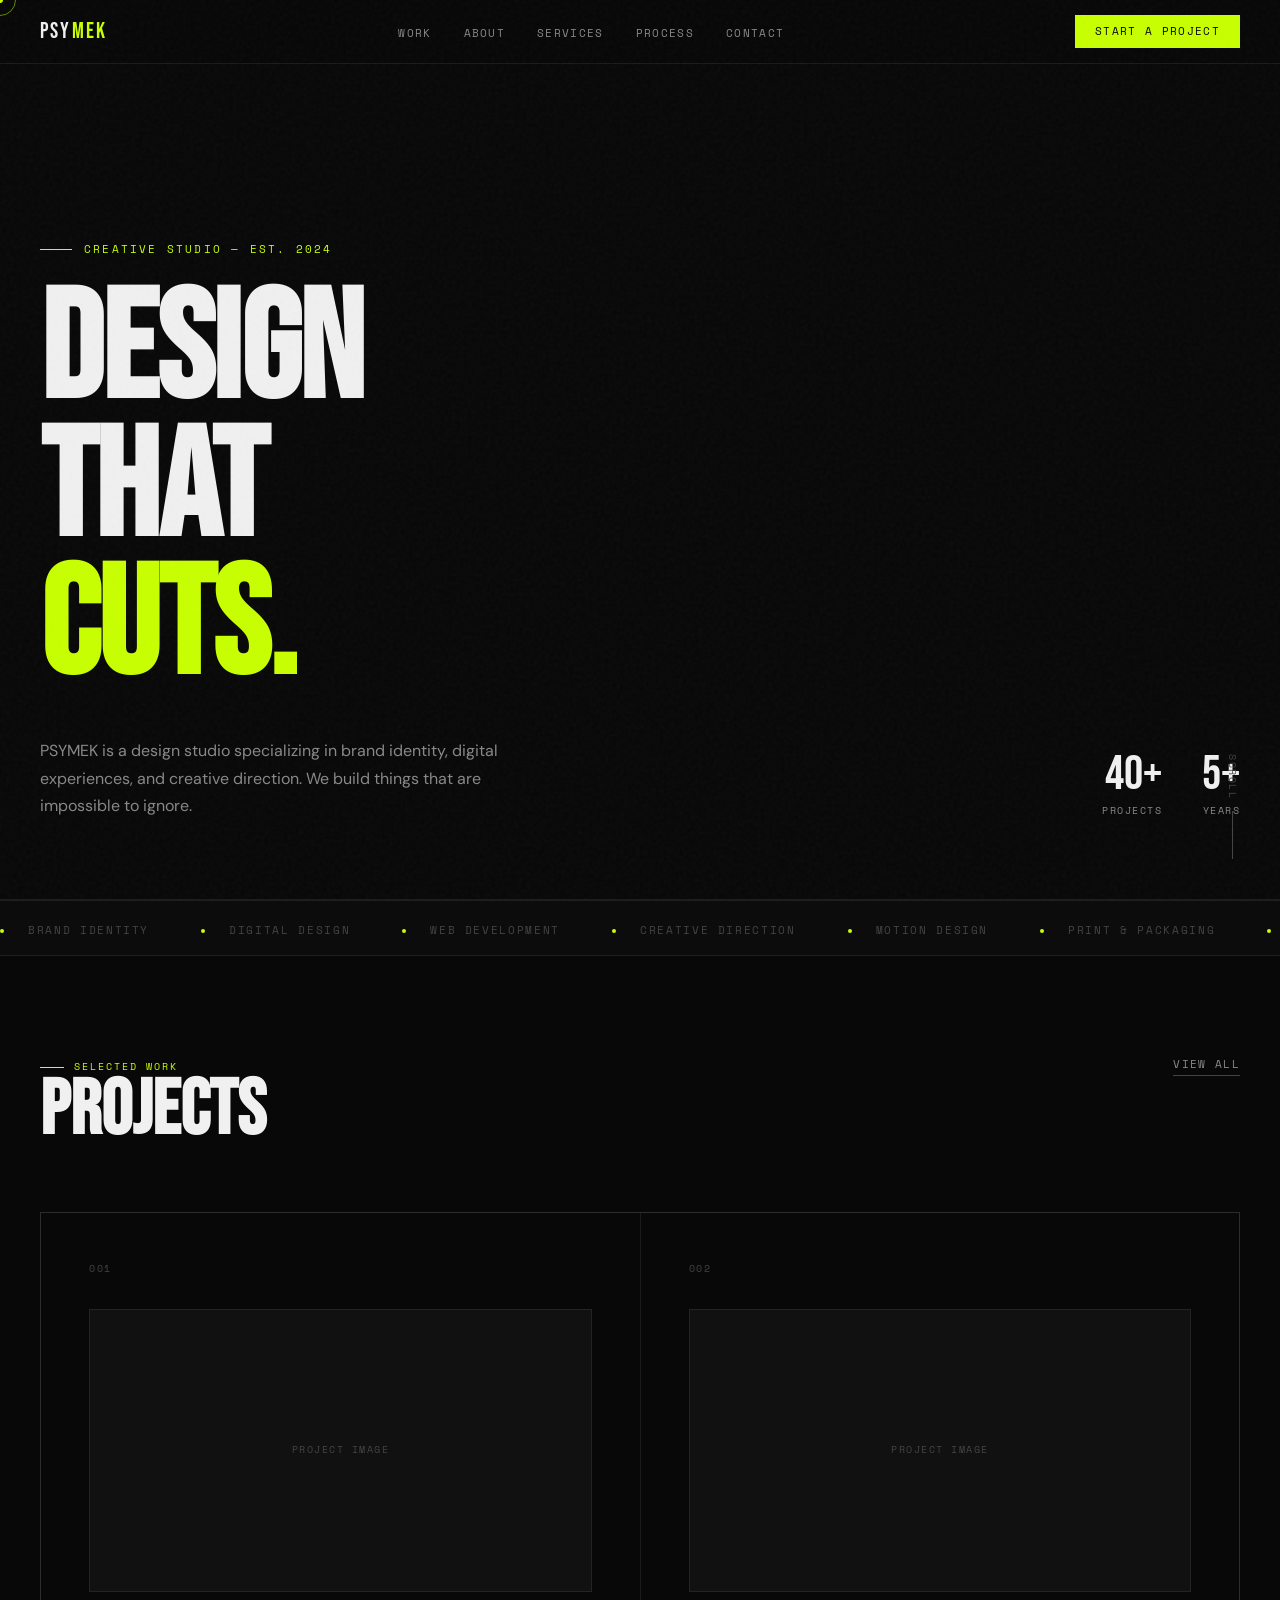
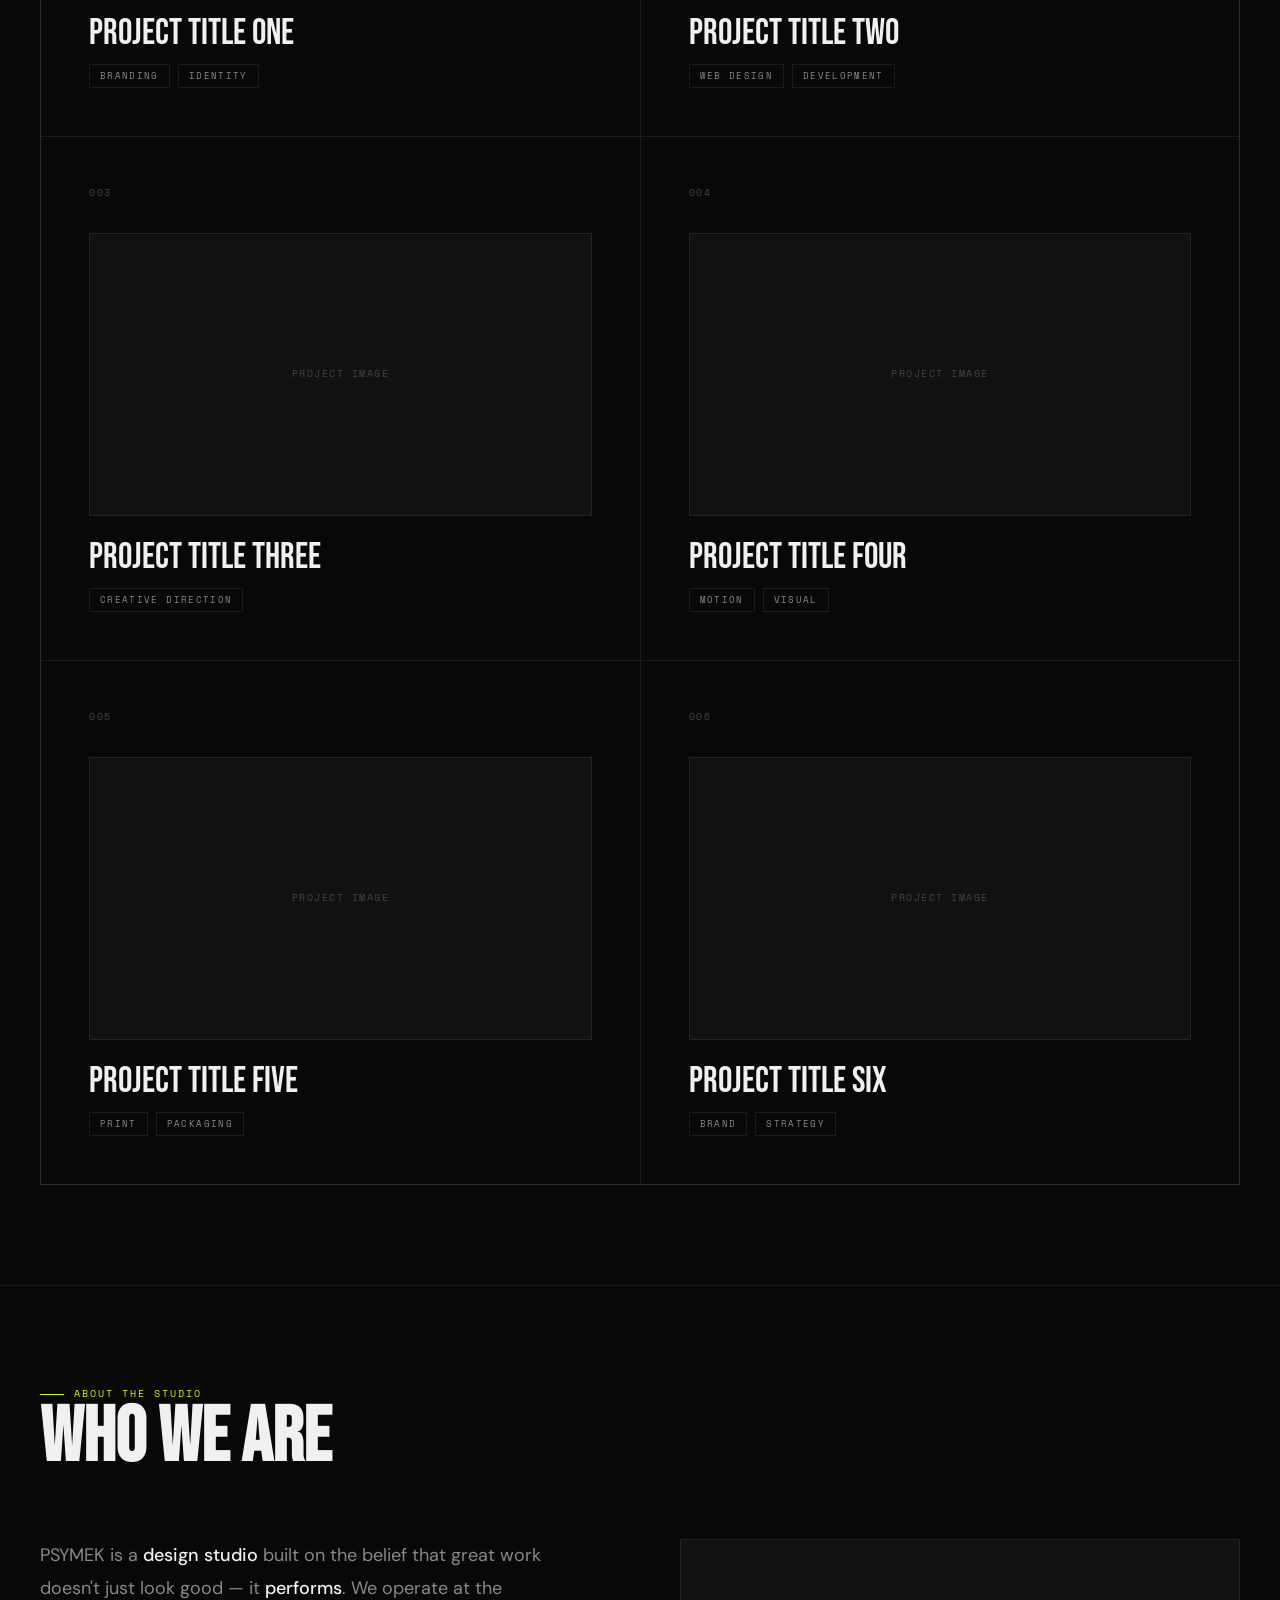
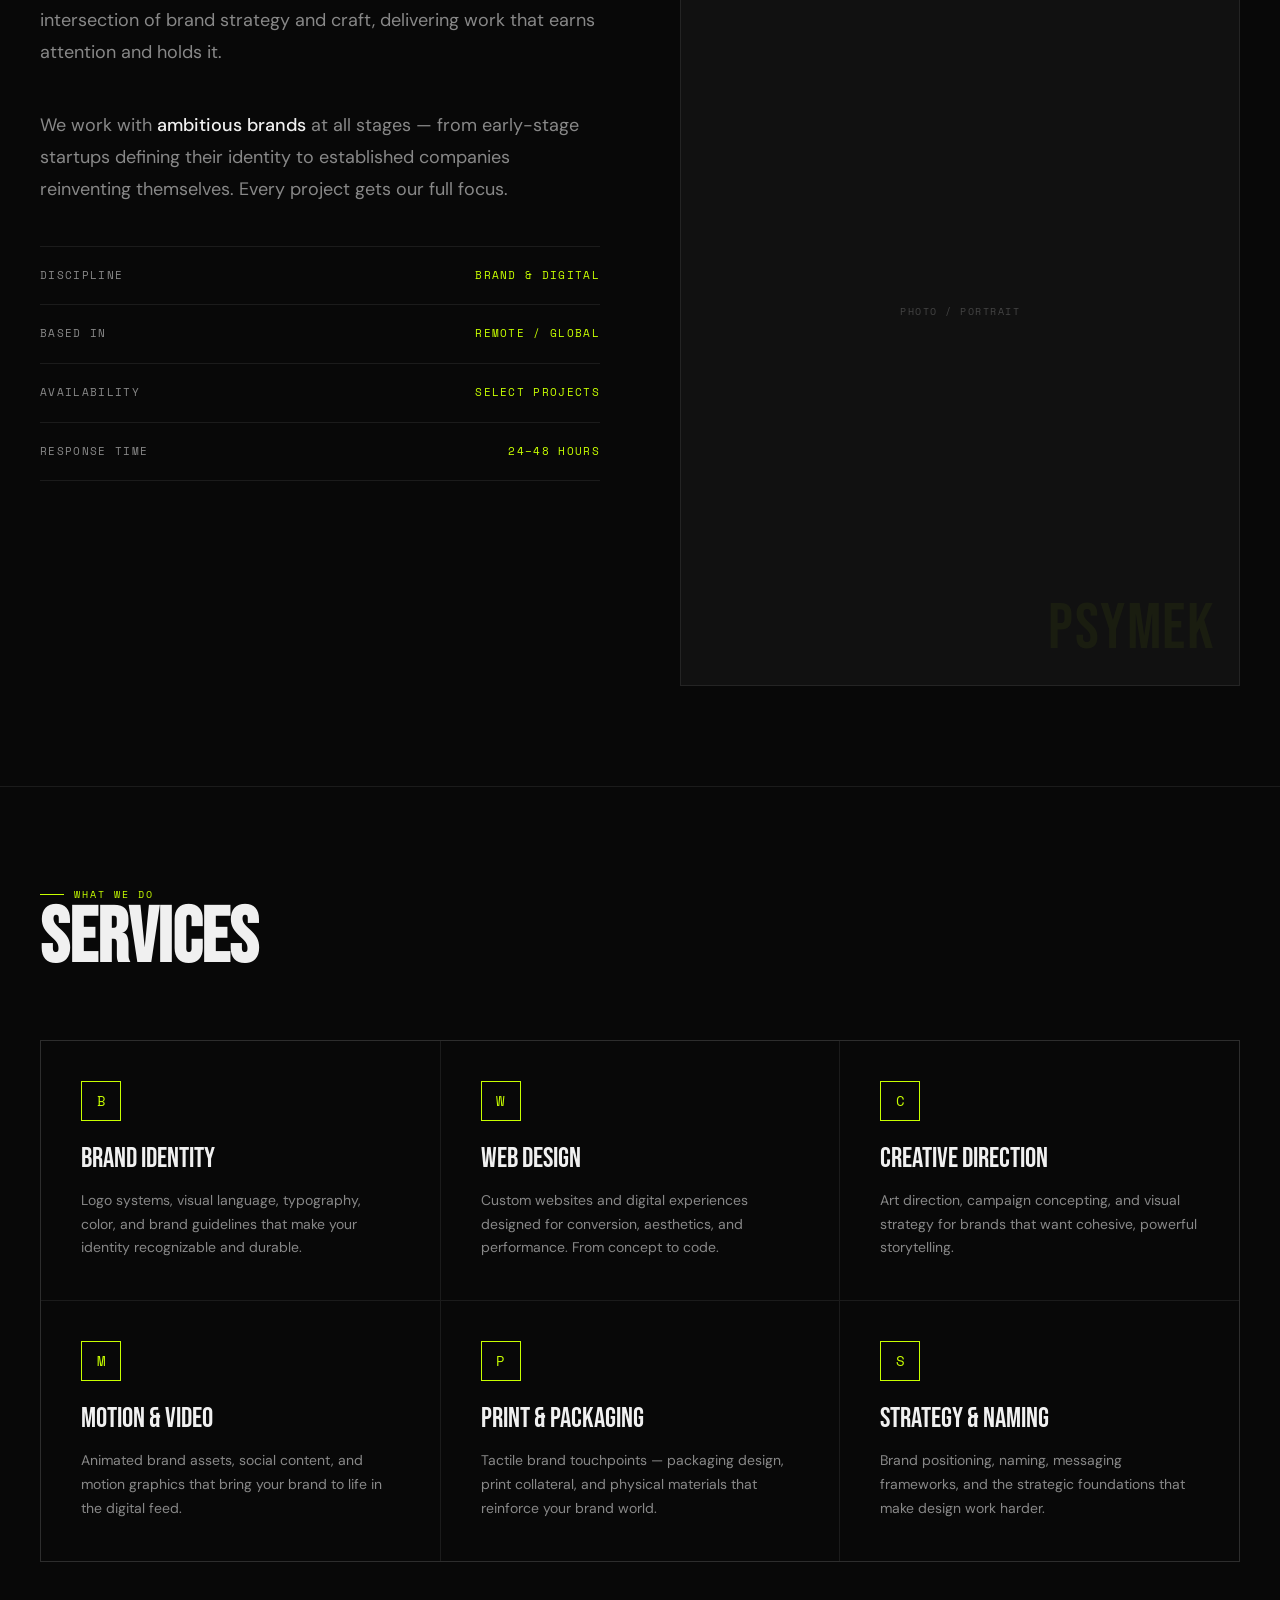
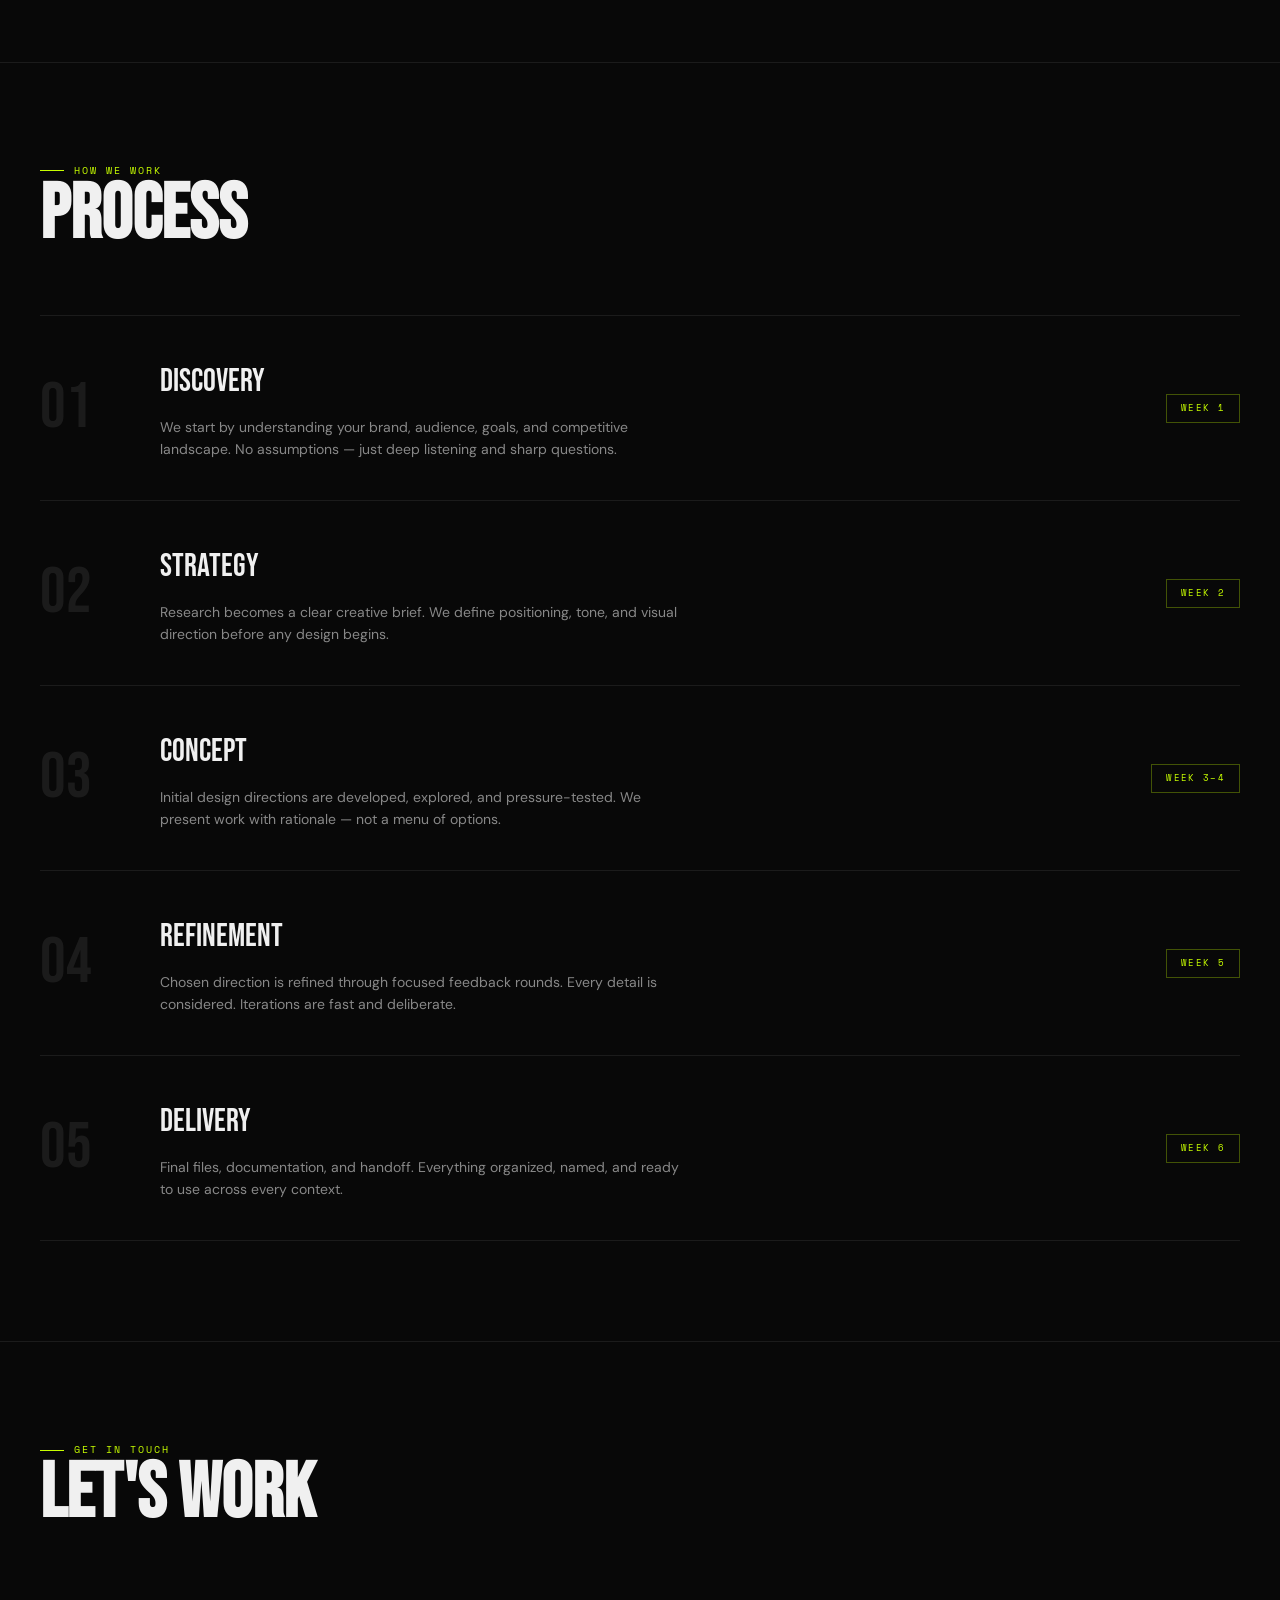
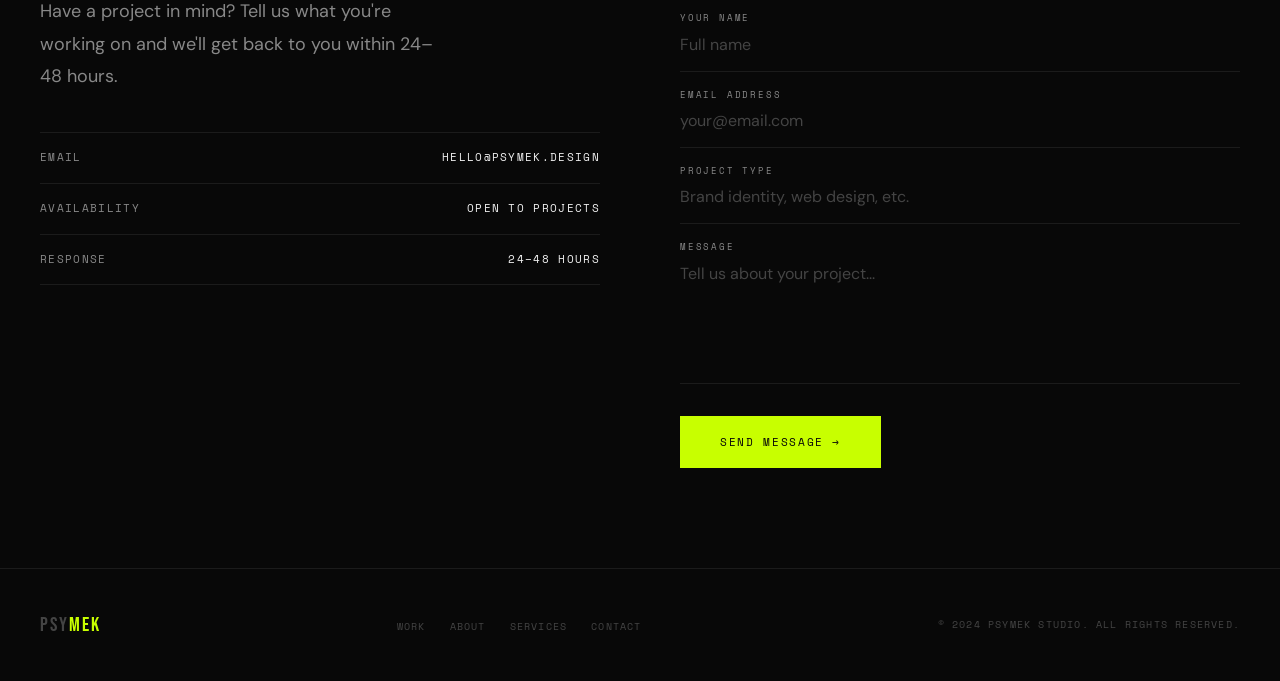
==== index.html @ 240457bf "Create index.html" ====
<!DOCTYPE html>
<html lang="en">
<head>
<meta charset="UTF-8">
<meta name="viewport" content="width=device-width, initial-scale=1.0">
<title>PSYMEK — Studio & Portfolio</title>
<link rel="preconnect" href="https://fonts.googleapis.com">
<link rel="preconnect" href="https://fonts.gstatic.com" crossorigin>
<link href="https://fonts.googleapis.com/css2?family=Bebas+Neue&family=DM+Sans:ital,opsz,wght@0,9..40,300;0,9..40,400;0,9..40,500;1,9..40,300&family=Space+Mono:ital,wght@0,400;0,700;1,400&display=swap" rel="stylesheet">
<style>
  *, *::before, *::after { box-sizing: border-box; margin: 0; padding: 0; }

  :root {
    --black: #080808;
    --void: #0c0c0c;
    --surface: #111111;
    --border: rgba(255,255,255,0.08);
    --border-accent: rgba(200,255,0,0.3);
    --accent: #c8ff00;
    --accent-dim: rgba(200,255,0,0.15);
    --white: #f0f0f0;
    --gray: #888;
    --gray-dim: #444;
    --font-display: 'Bebas Neue', sans-serif;
    --font-mono: 'Space Mono', monospace;
    --font-body: 'DM Sans', sans-serif;
  }

  html { scroll-behavior: smooth; }

  body {
    background: var(--black);
    color: var(--white);
    font-family: var(--font-body);
    font-size: 16px;
    line-height: 1.6;
    cursor: none;
    overflow-x: hidden;
  }

  /* ---- CURSOR ---- */
  #cursor-dot {
    position: fixed; top: 0; left: 0; z-index: 9999;
    width: 6px; height: 6px;
    background: var(--accent);
    border-radius: 50%;
    pointer-events: none;
    transform: translate(-50%, -50%);
    transition: transform 0.05s;
  }
  #cursor-ring {
    position: fixed; top: 0; left: 0; z-index: 9998;
    width: 32px; height: 32px;
    border: 1px solid rgba(200,255,0,0.5);
    border-radius: 50%;
    pointer-events: none;
    transform: translate(-50%, -50%);
    transition: transform 0.18s ease, width 0.2s, height 0.2s, border-color 0.2s;
  }
  body.cursor-hover #cursor-ring {
    width: 48px; height: 48px;
    border-color: var(--accent);
  }

  /* ---- NOISE OVERLAY ---- */
  body::after {
    content: '';
    position: fixed; inset: 0; z-index: 9990;
    pointer-events: none;
    opacity: 0.035;
    background-image: url("data:image/svg+xml,%3Csvg viewBox='0 0 256 256' xmlns='http://www.w3.org/2000/svg'%3E%3Cfilter id='noise'%3E%3CfeTurbulence type='fractalNoise' baseFrequency='0.9' numOctaves='4' stitchTiles='stitch'/%3E%3C/filter%3E%3Crect width='100%25' height='100%25' filter='url(%23noise)'/%3E%3C/svg%3E");
  }

  /* ---- NAV ---- */
  nav {
    position: fixed; top: 0; left: 0; right: 0; z-index: 100;
    display: flex; align-items: center; justify-content: space-between;
    padding: 0 40px;
    height: 64px;
    border-bottom: 1px solid var(--border);
    background: rgba(8,8,8,0.9);
    backdrop-filter: blur(12px);
  }
  .nav-logo {
    font-family: var(--font-display);
    font-size: 22px;
    letter-spacing: 0.1em;
    color: var(--white);
    text-decoration: none;
  }
  .nav-logo span { color: var(--accent); }
  .nav-links {
    display: flex; gap: 32px;
    list-style: none;
  }
  .nav-links a {
    font-family: var(--font-mono);
    font-size: 11px;
    text-transform: uppercase;
    letter-spacing: 0.12em;
    color: var(--gray);
    text-decoration: none;
    transition: color 0.2s;
  }
  .nav-links a:hover { color: var(--accent); }
  .nav-cta {
    font-family: var(--font-mono);
    font-size: 11px;
    text-transform: uppercase;
    letter-spacing: 0.12em;
    color: var(--black);
    background: var(--accent);
    padding: 8px 20px;
    text-decoration: none;
    transition: background 0.2s, color 0.2s;
  }
  .nav-cta:hover { background: var(--white); }

  /* ---- HERO ---- */
  #hero {
    min-height: 100vh;
    padding: 120px 40px 80px;
    display: flex;
    flex-direction: column;
    justify-content: flex-end;
    border-bottom: 1px solid var(--border);
    position: relative;
    overflow: hidden;
  }
  .hero-tag {
    font-family: var(--font-mono);
    font-size: 11px;
    text-transform: uppercase;
    letter-spacing: 0.2em;
    color: var(--accent);
    margin-bottom: 24px;
    display: flex; align-items: center; gap: 12px;
  }
  .hero-tag::before {
    content: '';
    display: block;
    width: 32px; height: 1px;
    background: var(--accent);
  }
  .hero-title {
    font-family: var(--font-display);
    font-size: clamp(80px, 12vw, 180px);
    line-height: 0.9;
    letter-spacing: -0.01em;
    color: var(--white);
    margin-bottom: 40px;
  }
  .hero-title .line-accent { color: var(--accent); }
  .hero-sub {
    display: flex;
    align-items: flex-end;
    justify-content: space-between;
    gap: 40px;
    flex-wrap: wrap;
  }
  .hero-desc {
    max-width: 480px;
    font-size: 16px;
    color: var(--gray);
    line-height: 1.7;
  }
  .hero-stats {
    display: flex; gap: 40px;
  }
  .stat-item { text-align: right; }
  .stat-num {
    font-family: var(--font-display);
    font-size: 48px;
    line-height: 1;
    color: var(--white);
  }
  .stat-label {
    font-family: var(--font-mono);
    font-size: 10px;
    text-transform: uppercase;
    letter-spacing: 0.15em;
    color: var(--gray);
    margin-top: 4px;
  }
  .hero-scroll-hint {
    position: absolute;
    bottom: 40px; right: 40px;
    font-family: var(--font-mono);
    font-size: 10px;
    text-transform: uppercase;
    letter-spacing: 0.15em;
    color: var(--gray-dim);
    writing-mode: vertical-rl;
    display: flex; align-items: center; gap: 12px;
  }
  .hero-scroll-hint::after {
    content: '';
    display: block;
    width: 1px; height: 48px;
    background: var(--gray-dim);
  }

  /* ---- TICKER ---- */
  .ticker-wrap {
    overflow: hidden;
    border-top: 1px solid var(--border);
    border-bottom: 1px solid var(--border);
    background: var(--void);
    padding: 14px 0;
    white-space: nowrap;
  }
  .ticker-inner {
    display: inline-block;
    animation: ticker 30s linear infinite;
  }
  .ticker-item {
    display: inline-flex; align-items: center; gap: 24px;
    margin-right: 48px;
    font-family: var(--font-mono);
    font-size: 11px;
    text-transform: uppercase;
    letter-spacing: 0.15em;
    color: var(--gray-dim);
  }
  .ticker-dot {
    width: 4px; height: 4px;
    background: var(--accent);
    border-radius: 50%;
    flex-shrink: 0;
  }
  @keyframes ticker {
    from { transform: translateX(0); }
    to { transform: translateX(-50%); }
  }

  /* ---- SECTION BASE ---- */
  section { padding: 100px 40px; border-bottom: 1px solid var(--border); }
  .section-header {
    display: flex; align-items: baseline; justify-content: space-between;
    margin-bottom: 64px;
    flex-wrap: wrap; gap: 16px;
  }
  .section-label {
    font-family: var(--font-mono);
    font-size: 10px;
    text-transform: uppercase;
    letter-spacing: 0.2em;
    color: var(--accent);
    display: flex; align-items: center; gap: 10px;
  }
  .section-label::before {
    content: '';
    display: block; width: 24px; height: 1px;
    background: var(--accent);
  }
  .section-title {
    font-family: var(--font-display);
    font-size: clamp(48px, 6vw, 96px);
    line-height: 0.95;
    color: var(--white);
  }
  .section-link {
    font-family: var(--font-mono);
    font-size: 11px;
    text-transform: uppercase;
    letter-spacing: 0.12em;
    color: var(--gray);
    text-decoration: none;
    border-bottom: 1px solid var(--gray-dim);
    padding-bottom: 2px;
    transition: color 0.2s, border-color 0.2s;
  }
  .section-link:hover { color: var(--accent); border-color: var(--accent); }

  /* ---- WORK GRID ---- */
  #work .grid {
    display: grid;
    grid-template-columns: repeat(2, 1fr);
    gap: 1px;
    background: var(--border);
    border: 1px solid var(--border);
  }
  .work-item {
    background: var(--black);
    padding: 48px;
    position: relative;
    overflow: hidden;
    transition: background 0.3s;
  }
  .work-item::before {
    content: '';
    position: absolute; top: 0; left: 0;
    width: 0; height: 2px;
    background: var(--accent);
    transition: width 0.4s ease;
  }
  .work-item:hover::before { width: 100%; }
  .work-item:hover { background: var(--surface); }
  .work-num {
    font-family: var(--font-mono);
    font-size: 10px;
    color: var(--gray-dim);
    letter-spacing: 0.15em;
    margin-bottom: 32px;
  }
  .work-placeholder {
    width: 100%; aspect-ratio: 16/9;
    background: var(--surface);
    border: 1px solid var(--border);
    margin-bottom: 24px;
    display: flex; align-items: center; justify-content: center;
    font-family: var(--font-mono);
    font-size: 10px;
    color: var(--gray-dim);
    text-transform: uppercase;
    letter-spacing: 0.15em;
  }
  .work-title {
    font-family: var(--font-display);
    font-size: 36px;
    line-height: 1;
    color: var(--white);
    margin-bottom: 12px;
  }
  .work-tags {
    display: flex; gap: 8px; flex-wrap: wrap;
  }
  .tag {
    font-family: var(--font-mono);
    font-size: 9px;
    text-transform: uppercase;
    letter-spacing: 0.15em;
    color: var(--gray);
    border: 1px solid var(--border);
    padding: 4px 10px;
  }

  /* ---- ABOUT ---- */
  #about .about-grid {
    display: grid;
    grid-template-columns: 1fr 1fr;
    gap: 80px;
    align-items: start;
  }
  .about-left {}
  .about-body {
    font-size: 18px;
    line-height: 1.8;
    color: var(--gray);
    margin-bottom: 40px;
  }
  .about-body strong { color: var(--white); font-weight: 500; }
  .about-highlights {
    display: flex; flex-direction: column; gap: 0;
    border-top: 1px solid var(--border);
  }
  .highlight-item {
    display: flex; align-items: center; justify-content: space-between;
    padding: 20px 0;
    border-bottom: 1px solid var(--border);
    font-family: var(--font-mono);
    font-size: 11px;
    text-transform: uppercase;
    letter-spacing: 0.12em;
  }
  .highlight-label { color: var(--gray); }
  .highlight-val { color: var(--accent); }
  .about-right {}
  .about-visual {
    aspect-ratio: 3/4;
    background: var(--surface);
    border: 1px solid var(--border);
    display: flex; align-items: center; justify-content: center;
    font-family: var(--font-mono);
    font-size: 10px;
    color: var(--gray-dim);
    text-transform: uppercase;
    letter-spacing: 0.15em;
    position: relative;
    overflow: hidden;
  }
  .about-visual::after {
    content: 'PSYMEK';
    position: absolute; bottom: 24px; right: 24px;
    font-family: var(--font-display);
    font-size: 64px;
    color: rgba(200,255,0,0.05);
    line-height: 1;
  }

  /* ---- SERVICES ---- */
  #services .services-grid {
    display: grid;
    grid-template-columns: repeat(3, 1fr);
    gap: 1px;
    background: var(--border);
    border: 1px solid var(--border);
  }
  .service-card {
    background: var(--black);
    padding: 40px;
    transition: background 0.3s;
    position: relative;
  }
  .service-card:hover { background: var(--surface); }
  .service-icon {
    width: 40px; height: 40px;
    border: 1px solid var(--accent);
    display: flex; align-items: center; justify-content: center;
    margin-bottom: 24px;
    font-family: var(--font-mono);
    font-size: 14px;
    color: var(--accent);
  }
  .service-title {
    font-family: var(--font-display);
    font-size: 28px;
    line-height: 1;
    color: var(--white);
    margin-bottom: 16px;
  }
  .service-desc {
    font-size: 14px;
    line-height: 1.7;
    color: var(--gray);
  }

  /* ---- PROCESS ---- */
  #process .process-steps {
    display: flex; flex-direction: column; gap: 0;
    border-top: 1px solid var(--border);
  }
  .process-step {
    display: grid;
    grid-template-columns: 80px 1fr auto;
    gap: 40px;
    align-items: center;
    padding: 40px 0;
    border-bottom: 1px solid var(--border);
    transition: background 0.2s;
    position: relative;
  }
  .step-num {
    font-family: var(--font-display);
    font-size: 64px;
    color: var(--border);
    line-height: 1;
    transition: color 0.3s;
  }
  .process-step:hover .step-num { color: var(--accent); }
  .step-content {}
  .step-title {
    font-family: var(--font-display);
    font-size: 32px;
    color: var(--white);
    margin-bottom: 8px;
  }
  .step-desc {
    font-size: 14px;
    color: var(--gray);
    max-width: 520px;
  }
  .step-tag {
    font-family: var(--font-mono);
    font-size: 9px;
    text-transform: uppercase;
    letter-spacing: 0.15em;
    color: var(--accent);
    border: 1px solid var(--border-accent);
    padding: 6px 14px;
    white-space: nowrap;
  }

  /* ---- CONTACT ---- */
  #contact .contact-wrap {
    display: grid;
    grid-template-columns: 1fr 1fr;
    gap: 80px;
  }
  .contact-left {}
  .contact-desc {
    font-size: 18px;
    line-height: 1.8;
    color: var(--gray);
    margin-bottom: 40px;
    max-width: 400px;
  }
  .contact-detail {
    display: flex; flex-direction: column; gap: 0;
    border-top: 1px solid var(--border);
    margin-bottom: 48px;
  }
  .contact-row {
    display: flex; align-items: center; justify-content: space-between;
    padding: 16px 0;
    border-bottom: 1px solid var(--border);
    font-family: var(--font-mono);
    font-size: 11px;
    text-transform: uppercase;
    letter-spacing: 0.12em;
  }
  .contact-row-label { color: var(--gray); }
  .contact-row-val { color: var(--white); }
  .contact-right {}
  .contact-form { display: flex; flex-direction: column; gap: 0; }
  .form-group {
    display: flex; flex-direction: column;
    border-bottom: 1px solid var(--border);
    margin-bottom: 0;
  }
  .form-label {
    font-family: var(--font-mono);
    font-size: 9px;
    text-transform: uppercase;
    letter-spacing: 0.2em;
    color: var(--gray);
    padding: 16px 0 8px;
  }
  .form-input, .form-textarea {
    background: transparent;
    border: none;
    outline: none;
    color: var(--white);
    font-family: var(--font-body);
    font-size: 16px;
    padding: 0 0 16px;
    resize: none;
    width: 100%;
  }
  .form-input::placeholder, .form-textarea::placeholder { color: var(--gray-dim); }
  .form-textarea { min-height: 120px; }
  .form-submit {
    margin-top: 32px;
    background: var(--accent);
    color: var(--black);
    border: none;
    padding: 18px 40px;
    font-family: var(--font-mono);
    font-size: 11px;
    text-transform: uppercase;
    letter-spacing: 0.15em;
    cursor: none;
    transition: background 0.2s;
    align-self: flex-start;
  }
  .form-submit:hover { background: var(--white); }

  /* ---- FOOTER ---- */
  footer {
    padding: 40px;
    display: flex; align-items: center; justify-content: space-between;
    flex-wrap: wrap; gap: 16px;
  }
  .footer-logo {
    font-family: var(--font-display);
    font-size: 20px;
    letter-spacing: 0.1em;
    color: var(--gray-dim);
  }
  .footer-logo span { color: var(--accent); }
  .footer-copy {
    font-family: var(--font-mono);
    font-size: 10px;
    text-transform: uppercase;
    letter-spacing: 0.12em;
    color: var(--gray-dim);
  }
  .footer-links {
    display: flex; gap: 24px;
    list-style: none;
  }
  .footer-links a {
    font-family: var(--font-mono);
    font-size: 10px;
    text-transform: uppercase;
    letter-spacing: 0.12em;
    color: var(--gray-dim);
    text-decoration: none;
    transition: color 0.2s;
  }
  .footer-links a:hover { color: var(--accent); }

  /* ---- REVEAL ANIMATION ---- */
  .reveal {
    opacity: 0;
    transform: translateY(32px);
    transition: opacity 0.7s ease, transform 0.7s ease;
  }
  .reveal.visible {
    opacity: 1;
    transform: translateY(0);
  }

  /* ---- RESPONSIVE ---- */
  @media (max-width: 900px) {
    nav { padding: 0 20px; }
    .nav-links { display: none; }
    section { padding: 72px 20px; }
    #hero { padding: 100px 20px 60px; }
    #work .grid { grid-template-columns: 1fr; }
    #about .about-grid { grid-template-columns: 1fr; gap: 40px; }
    #services .services-grid { grid-template-columns: 1fr; }
    #contact .contact-wrap { grid-template-columns: 1fr; gap: 48px; }
    .process-step { grid-template-columns: 60px 1fr; }
    .step-tag { display: none; }
    footer { padding: 24px 20px; }
  }
</style>
</head>
<body>

<div id="cursor-dot"></div>
<div id="cursor-ring"></div>

<!-- NAV -->
<nav>
  <a href="#hero" class="nav-logo">PSY<span>MEK</span></a>
  <ul class="nav-links">
    <li><a href="#work">Work</a></li>
    <li><a href="#about">About</a></li>
    <li><a href="#services">Services</a></li>
    <li><a href="#process">Process</a></li>
    <li><a href="#contact">Contact</a></li>
  </ul>
  <a href="#contact" class="nav-cta">Start a Project</a>
</nav>

<!-- HERO -->
<section id="hero">
  <div class="hero-tag">Creative Studio — Est. 2024</div>
  <h1 class="hero-title">
    Design<br>
    That<br>
    <span class="line-accent">Cuts.</span>
  </h1>
  <div class="hero-sub">
    <p class="hero-desc">PSYMEK is a design studio specializing in brand identity, digital experiences, and creative direction. We build things that are impossible to ignore.</p>
    <div class="hero-stats">
      <div class="stat-item">
        <div class="stat-num">40+</div>
        <div class="stat-label">Projects</div>
      </div>
      <div class="stat-item">
        <div class="stat-num">5+</div>
        <div class="stat-label">Years</div>
      </div>
    </div>
  </div>
  <div class="hero-scroll-hint">Scroll</div>
</section>

<!-- TICKER -->
<div class="ticker-wrap">
  <div class="ticker-inner">
    <span class="ticker-item"><span class="ticker-dot"></span>Brand Identity</span>
    <span class="ticker-item"><span class="ticker-dot"></span>Digital Design</span>
    <span class="ticker-item"><span class="ticker-dot"></span>Web Development</span>
    <span class="ticker-item"><span class="ticker-dot"></span>Creative Direction</span>
    <span class="ticker-item"><span class="ticker-dot"></span>Motion Design</span>
    <span class="ticker-item"><span class="ticker-dot"></span>Print & Packaging</span>
    <span class="ticker-item"><span class="ticker-dot"></span>Brand Identity</span>
    <span class="ticker-item"><span class="ticker-dot"></span>Digital Design</span>
    <span class="ticker-item"><span class="ticker-dot"></span>Web Development</span>
    <span class="ticker-item"><span class="ticker-dot"></span>Creative Direction</span>
    <span class="ticker-item"><span class="ticker-dot"></span>Motion Design</span>
    <span class="ticker-item"><span class="ticker-dot"></span>Print & Packaging</span>
  </div>
</div>

<!-- WORK -->
<section id="work">
  <div class="section-header reveal">
    <div>
      <div class="section-label">Selected Work</div>
      <h2 class="section-title">Projects</h2>
    </div>
    <a href="#contact" class="section-link">View All</a>
  </div>
  <div class="grid">
    <div class="work-item reveal">
      <div class="work-num">001</div>
      <div class="work-placeholder">Project Image</div>
      <div class="work-title">Project Title One</div>
      <div class="work-tags">
        <span class="tag">Branding</span>
        <span class="tag">Identity</span>
      </div>
    </div>
    <div class="work-item reveal">
      <div class="work-num">002</div>
      <div class="work-placeholder">Project Image</div>
      <div class="work-title">Project Title Two</div>
      <div class="work-tags">
        <span class="tag">Web Design</span>
        <span class="tag">Development</span>
      </div>
    </div>
    <div class="work-item reveal">
      <div class="work-num">003</div>
      <div class="work-placeholder">Project Image</div>
      <div class="work-title">Project Title Three</div>
      <div class="work-tags">
        <span class="tag">Creative Direction</span>
      </div>
    </div>
    <div class="work-item reveal">
      <div class="work-num">004</div>
      <div class="work-placeholder">Project Image</div>
      <div class="work-title">Project Title Four</div>
      <div class="work-tags">
        <span class="tag">Motion</span>
        <span class="tag">Visual</span>
      </div>
    </div>
    <div class="work-item reveal">
      <div class="work-num">005</div>
      <div class="work-placeholder">Project Image</div>
      <div class="work-title">Project Title Five</div>
      <div class="work-tags">
        <span class="tag">Print</span>
        <span class="tag">Packaging</span>
      </div>
    </div>
    <div class="work-item reveal">
      <div class="work-num">006</div>
      <div class="work-placeholder">Project Image</div>
      <div class="work-title">Project Title Six</div>
      <div class="work-tags">
        <span class="tag">Brand</span>
        <span class="tag">Strategy</span>
      </div>
    </div>
  </div>
</section>

<!-- ABOUT -->
<section id="about">
  <div class="section-header reveal">
    <div>
      <div class="section-label">About the Studio</div>
      <h2 class="section-title">Who We Are</h2>
    </div>
  </div>
  <div class="about-grid">
    <div class="about-left reveal">
      <p class="about-body">
        PSYMEK is a <strong>design studio</strong> built on the belief that great work doesn't just look good — it <strong>performs</strong>. We operate at the intersection of brand strategy and craft, delivering work that earns attention and holds it.
      </p>
      <p class="about-body">
        We work with <strong>ambitious brands</strong> at all stages — from early-stage startups defining their identity to established companies reinventing themselves. Every project gets our full focus.
      </p>
      <div class="about-highlights">
        <div class="highlight-item">
          <span class="highlight-label">Discipline</span>
          <span class="highlight-val">Brand & Digital</span>
        </div>
        <div class="highlight-item">
          <span class="highlight-label">Based In</span>
          <span class="highlight-val">Remote / Global</span>
        </div>
        <div class="highlight-item">
          <span class="highlight-label">Availability</span>
          <span class="highlight-val">Select Projects</span>
        </div>
        <div class="highlight-item">
          <span class="highlight-label">Response Time</span>
          <span class="highlight-val">24–48 Hours</span>
        </div>
      </div>
    </div>
    <div class="about-right reveal">
      <div class="about-visual">Photo / Portrait</div>
    </div>
  </div>
</section>

<!-- SERVICES -->
<section id="services">
  <div class="section-header reveal">
    <div>
      <div class="section-label">What We Do</div>
      <h2 class="section-title">Services</h2>
    </div>
  </div>
  <div class="services-grid">
    <div class="service-card reveal">
      <div class="service-icon">B</div>
      <div class="service-title">Brand Identity</div>
      <p class="service-desc">Logo systems, visual language, typography, color, and brand guidelines that make your identity recognizable and durable.</p>
    </div>
    <div class="service-card reveal">
      <div class="service-icon">W</div>
      <div class="service-title">Web Design</div>
      <p class="service-desc">Custom websites and digital experiences designed for conversion, aesthetics, and performance. From concept to code.</p>
    </div>
    <div class="service-card reveal">
      <div class="service-icon">C</div>
      <div class="service-title">Creative Direction</div>
      <p class="service-desc">Art direction, campaign concepting, and visual strategy for brands that want cohesive, powerful storytelling.</p>
    </div>
    <div class="service-card reveal">
      <div class="service-icon">M</div>
      <div class="service-title">Motion & Video</div>
      <p class="service-desc">Animated brand assets, social content, and motion graphics that bring your brand to life in the digital feed.</p>
    </div>
    <div class="service-card reveal">
      <div class="service-icon">P</div>
      <div class="service-title">Print & Packaging</div>
      <p class="service-desc">Tactile brand touchpoints — packaging design, print collateral, and physical materials that reinforce your brand world.</p>
    </div>
    <div class="service-card reveal">
      <div class="service-icon">S</div>
      <div class="service-title">Strategy & Naming</div>
      <p class="service-desc">Brand positioning, naming, messaging frameworks, and the strategic foundations that make design work harder.</p>
    </div>
  </div>
</section>

<!-- PROCESS -->
<section id="process">
  <div class="section-header reveal">
    <div>
      <div class="section-label">How We Work</div>
      <h2 class="section-title">Process</h2>
    </div>
  </div>
  <div class="process-steps">
    <div class="process-step reveal">
      <div class="step-num">01</div>
      <div class="step-content">
        <div class="step-title">Discovery</div>
        <p class="step-desc">We start by understanding your brand, audience, goals, and competitive landscape. No assumptions — just deep listening and sharp questions.</p>
      </div>
      <span class="step-tag">Week 1</span>
    </div>
    <div class="process-step reveal">
      <div class="step-num">02</div>
      <div class="step-content">
        <div class="step-title">Strategy</div>
        <p class="step-desc">Research becomes a clear creative brief. We define positioning, tone, and visual direction before any design begins.</p>
      </div>
      <span class="step-tag">Week 2</span>
    </div>
    <div class="process-step reveal">
      <div class="step-num">03</div>
      <div class="step-content">
        <div class="step-title">Concept</div>
        <p class="step-desc">Initial design directions are developed, explored, and pressure-tested. We present work with rationale — not a menu of options.</p>
      </div>
      <span class="step-tag">Week 3–4</span>
    </div>
    <div class="process-step reveal">
      <div class="step-num">04</div>
      <div class="step-content">
        <div class="step-title">Refinement</div>
        <p class="step-desc">Chosen direction is refined through focused feedback rounds. Every detail is considered. Iterations are fast and deliberate.</p>
      </div>
      <span class="step-tag">Week 5</span>
    </div>
    <div class="process-step reveal">
      <div class="step-num">05</div>
      <div class="step-content">
        <div class="step-title">Delivery</div>
        <p class="step-desc">Final files, documentation, and handoff. Everything organized, named, and ready to use across every context.</p>
      </div>
      <span class="step-tag">Week 6</span>
    </div>
  </div>
</section>

<!-- CONTACT -->
<section id="contact">
  <div class="section-header reveal">
    <div>
      <div class="section-label">Get In Touch</div>
      <h2 class="section-title">Let's Work</h2>
    </div>
  </div>
  <div class="contact-wrap">
    <div class="contact-left reveal">
      <p class="contact-desc">Have a project in mind? Tell us what you're working on and we'll get back to you within 24–48 hours.</p>
      <div class="contact-detail">
        <div class="contact-row">
          <span class="contact-row-label">Email</span>
          <span class="contact-row-val">hello@psymek.design</span>
        </div>
        <div class="contact-row">
          <span class="contact-row-label">Availability</span>
          <span class="contact-row-val">Open to Projects</span>
        </div>
        <div class="contact-row">
          <span class="contact-row-label">Response</span>
          <span class="contact-row-val">24–48 Hours</span>
        </div>
      </div>
    </div>
    <div class="contact-right reveal">
      <form class="contact-form" action="https://formspree.io/f/YOUR_FORM_ID" method="POST">
        <div class="form-group">
          <label class="form-label">Your Name</label>
          <input class="form-input" type="text" name="name" placeholder="Full name" required>
        </div>
        <div class="form-group">
          <label class="form-label">Email Address</label>
          <input class="form-input" type="email" name="email" placeholder="your@email.com" required>
        </div>
        <div class="form-group">
          <label class="form-label">Project Type</label>
          <input class="form-input" type="text" name="project_type" placeholder="Brand identity, web design, etc.">
        </div>
        <div class="form-group">
          <label class="form-label">Message</label>
          <textarea class="form-textarea" name="message" placeholder="Tell us about your project..." required></textarea>
        </div>
        <button type="submit" class="form-submit">Send Message →</button>
      </form>
    </div>
  </div>
</section>

<!-- FOOTER -->
<footer>
  <div class="footer-logo">PSY<span>MEK</span></div>
  <ul class="footer-links">
    <li><a href="#work">Work</a></li>
    <li><a href="#about">About</a></li>
    <li><a href="#services">Services</a></li>
    <li><a href="#contact">Contact</a></li>
  </ul>
  <div class="footer-copy">&copy; 2024 PSYMEK Studio. All rights reserved.</div>
</footer>

<script>
  // ---- CURSOR ----
  const dot = document.getElementById('cursor-dot');
  const ring = document.getElementById('cursor-ring');
  let mx = 0, my = 0, rx = 0, ry = 0;

  document.addEventListener('mousemove', e => {
    mx = e.clientX; my = e.clientY;
    dot.style.left = mx + 'px';
    dot.style.top = my + 'px';
  });

  function animateRing() {
    rx += (mx - rx) * 0.12;
    ry += (my - ry) * 0.12;
    ring.style.left = rx + 'px';
    ring.style.top = ry + 'px';
    requestAnimationFrame(animateRing);
  }
  animateRing();

  document.querySelectorAll('a, button, .work-item, .service-card').forEach(el => {
    el.addEventListener('mouseenter', () => document.body.classList.add('cursor-hover'));
    el.addEventListener('mouseleave', () => document.body.classList.remove('cursor-hover'));
  });

  // ---- SCROLL REVEAL ----
  const observer = new IntersectionObserver(entries => {
    entries.forEach(e => {
      if (e.isIntersecting) {
        e.target.classList.add('visible');
      }
    });
  }, { threshold: 0.1 });

  document.querySelectorAll('.reveal').forEach(el => observer.observe(el));
</script>
</body>
</html>
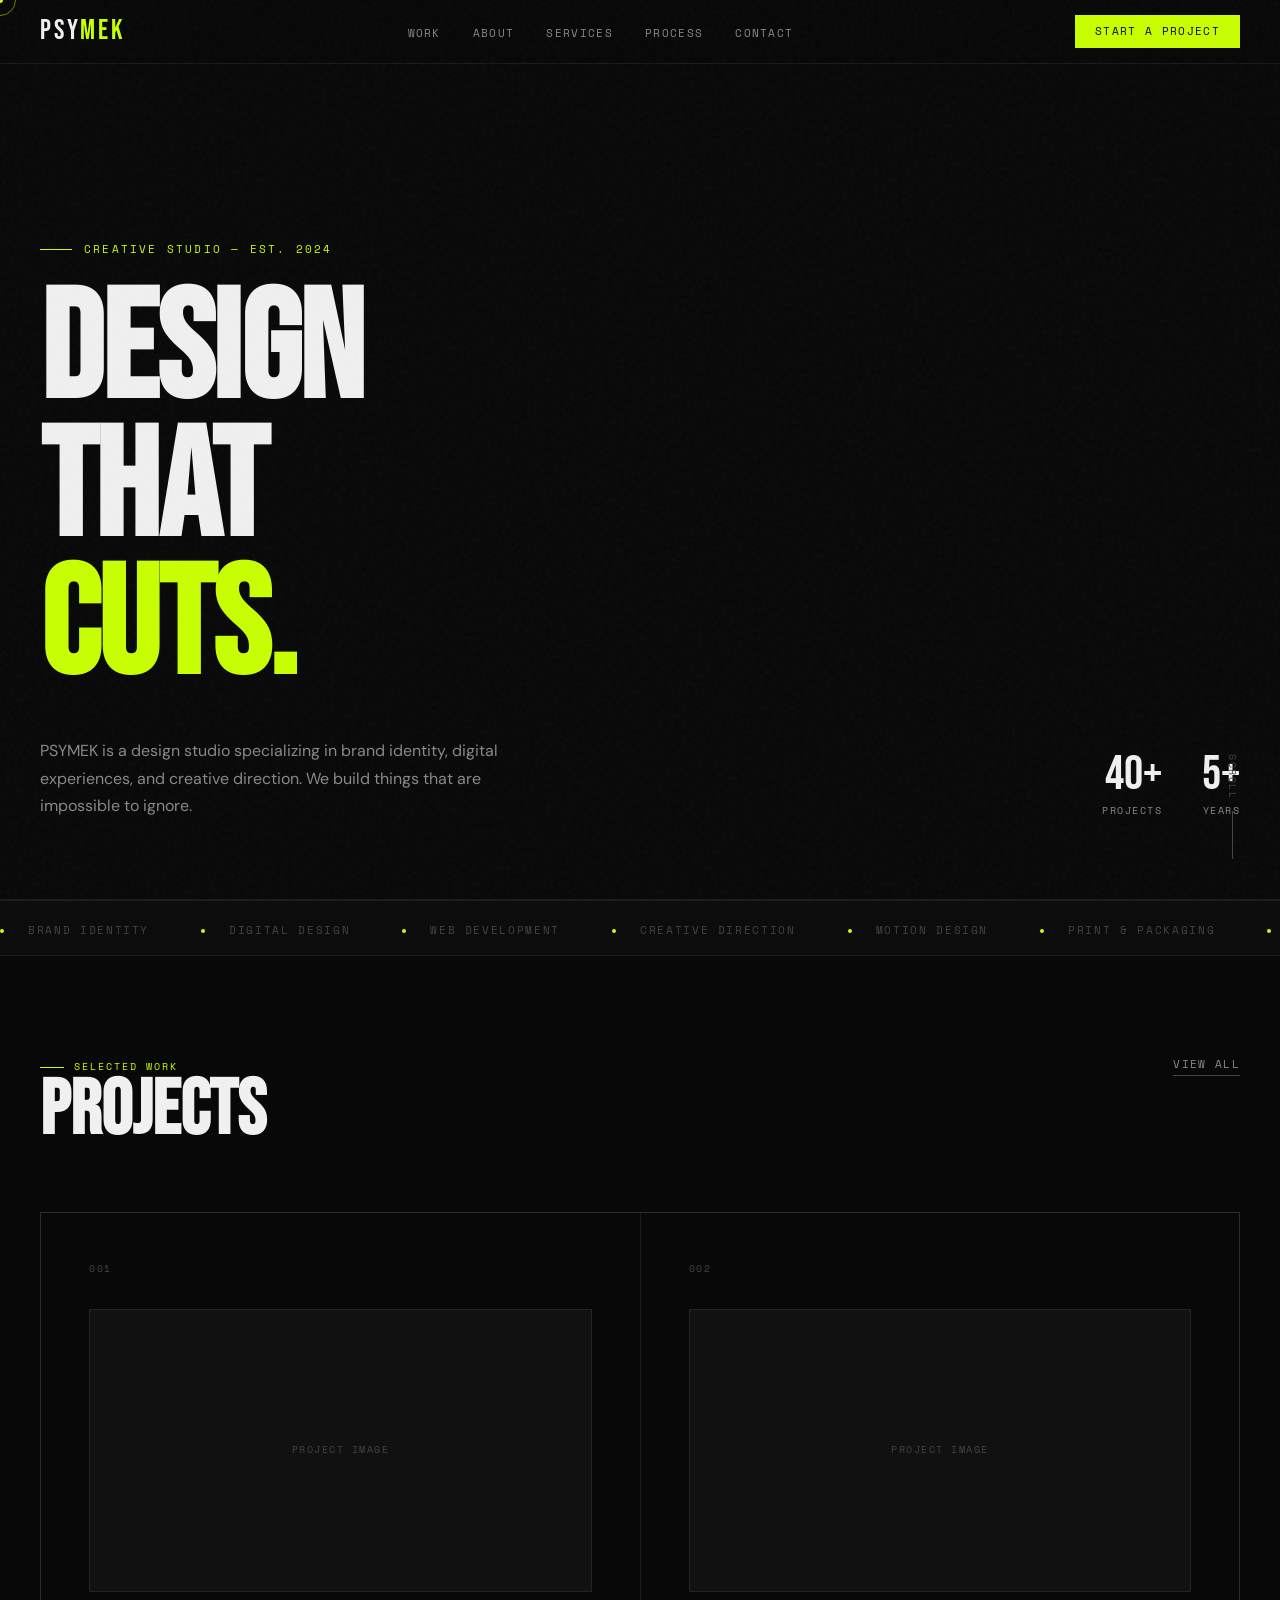
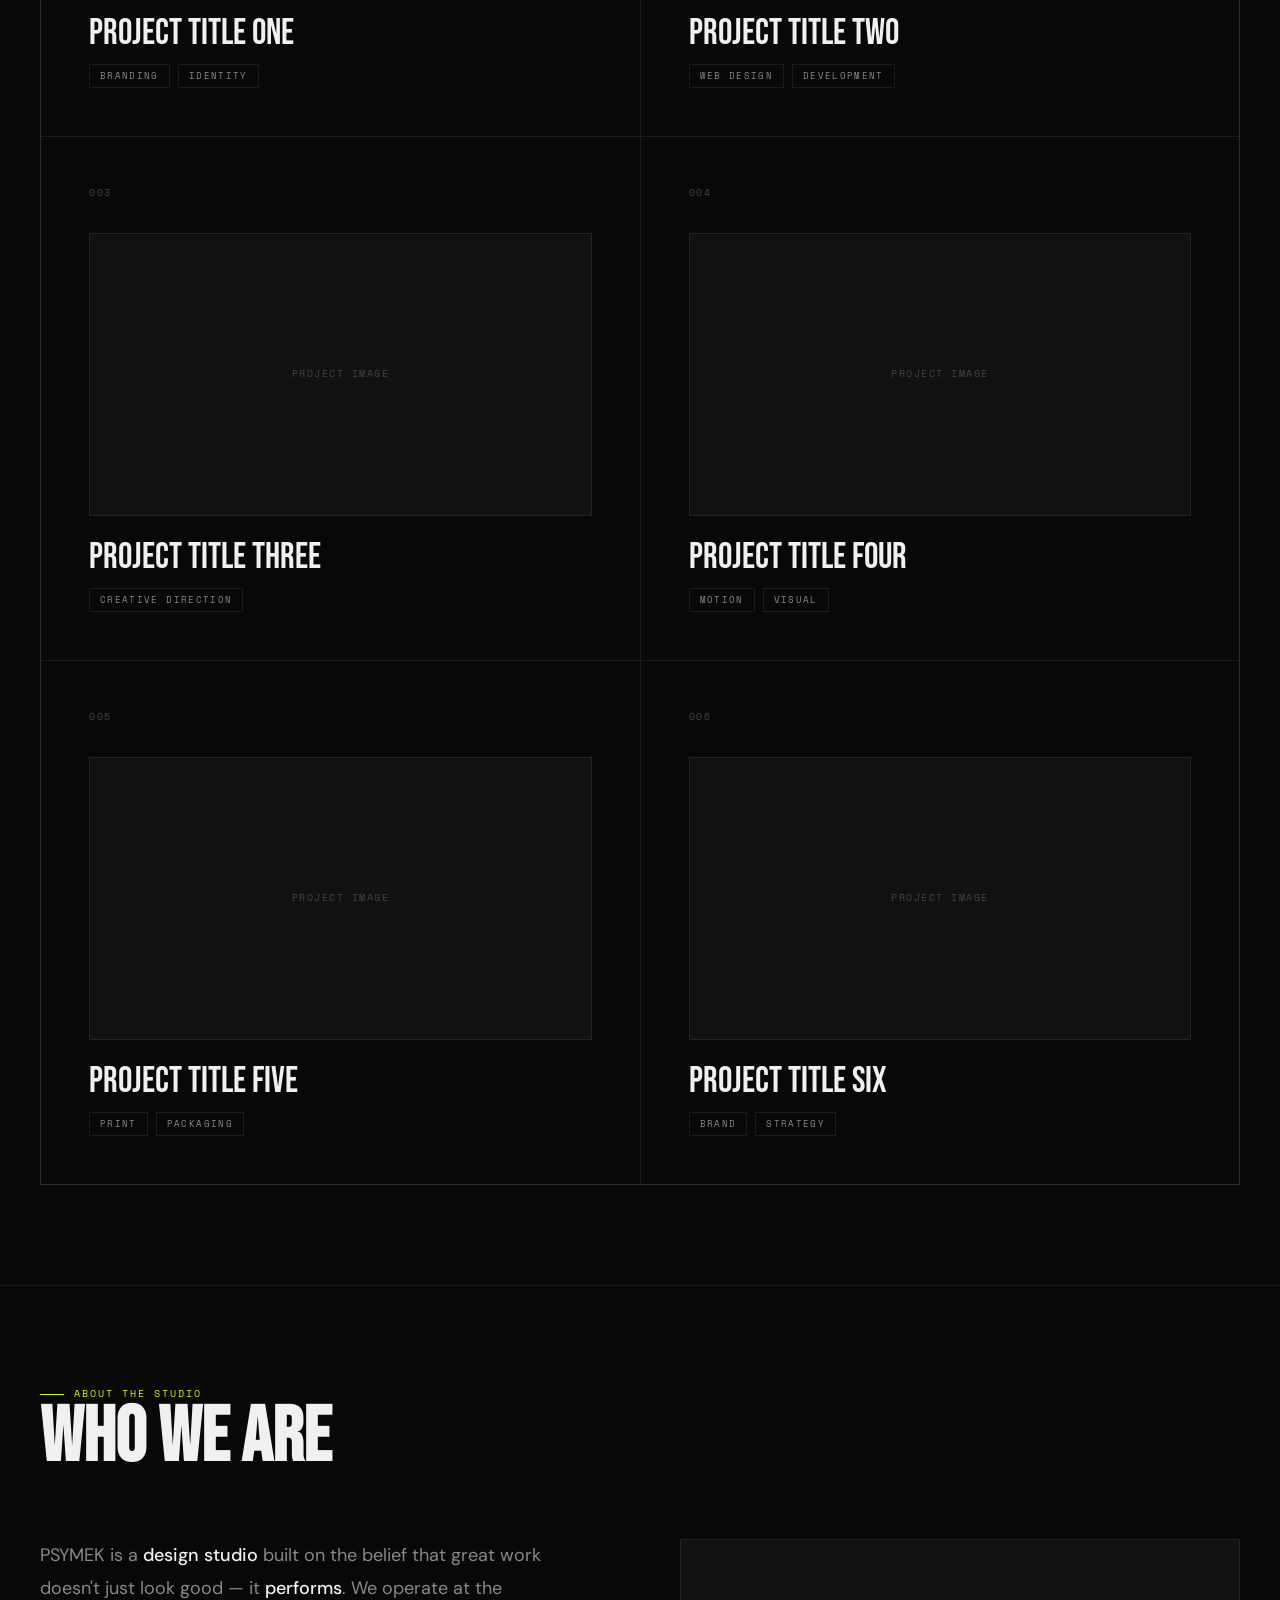
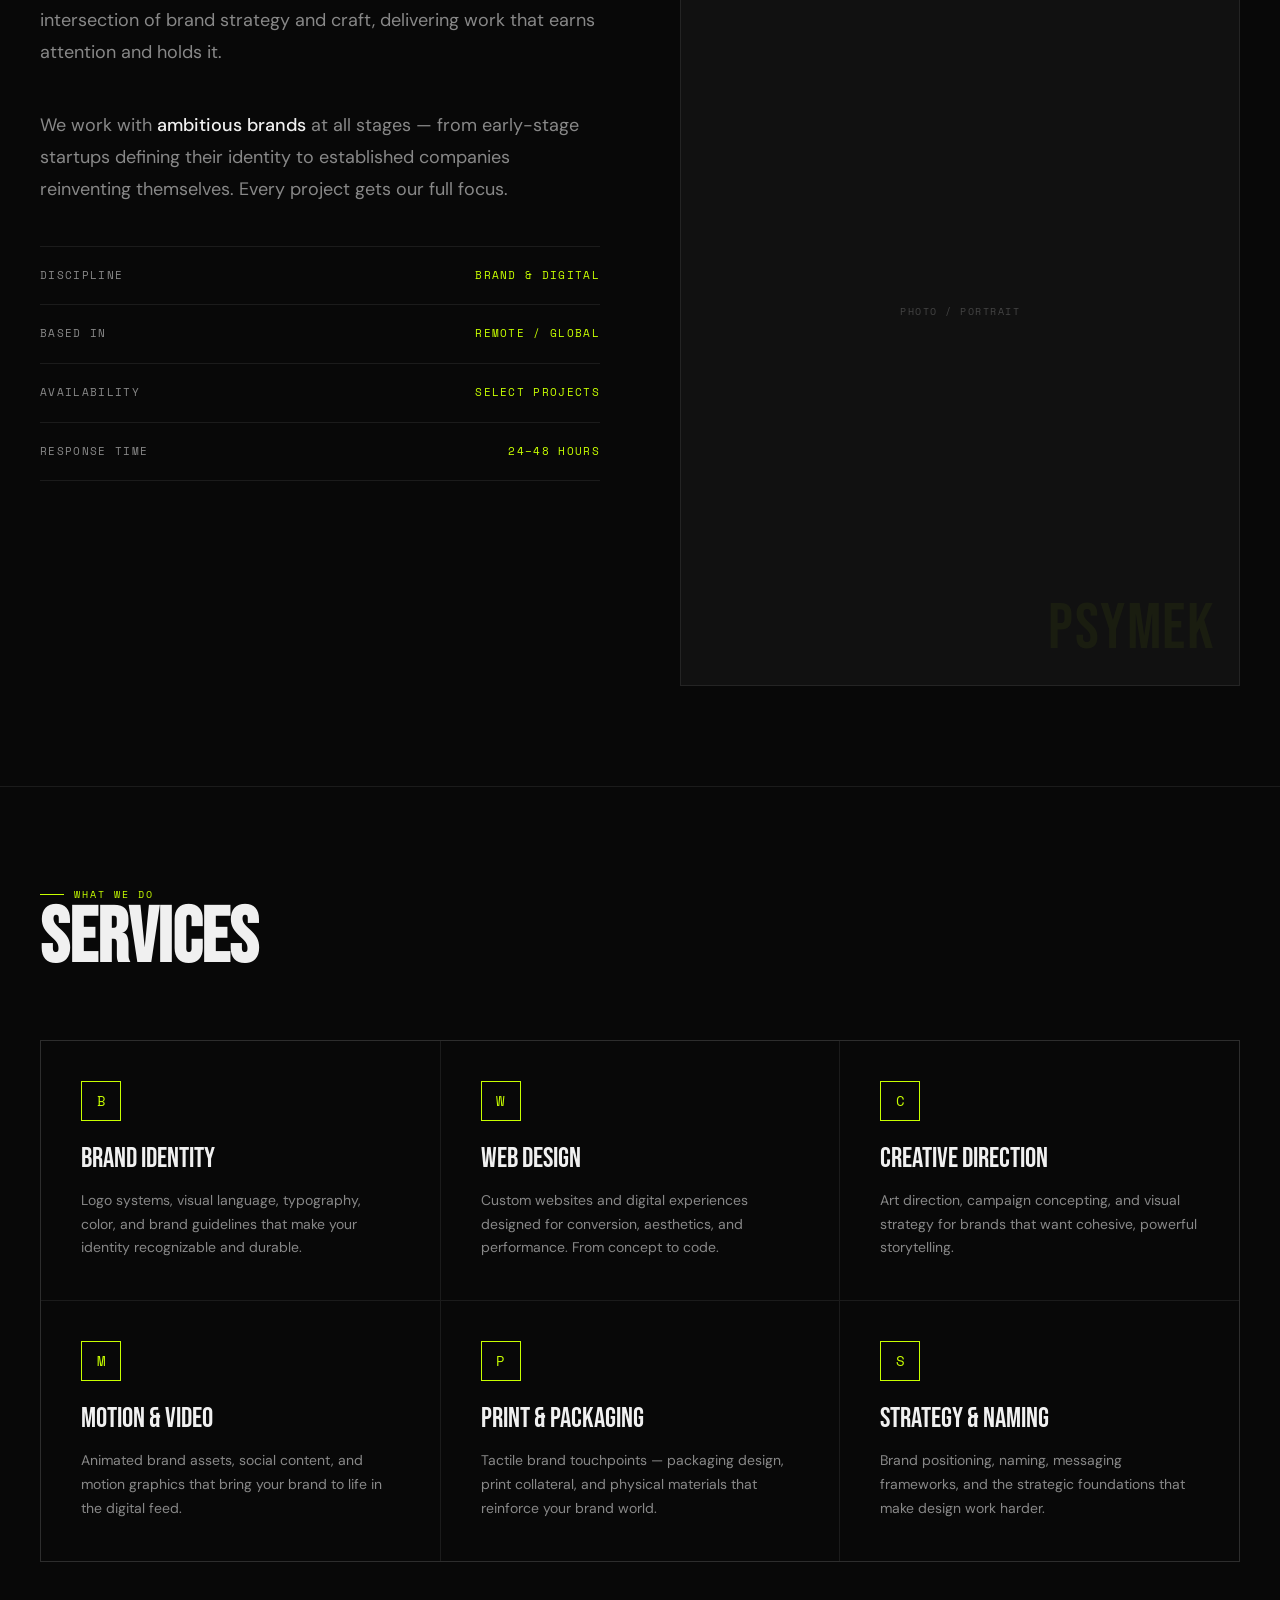
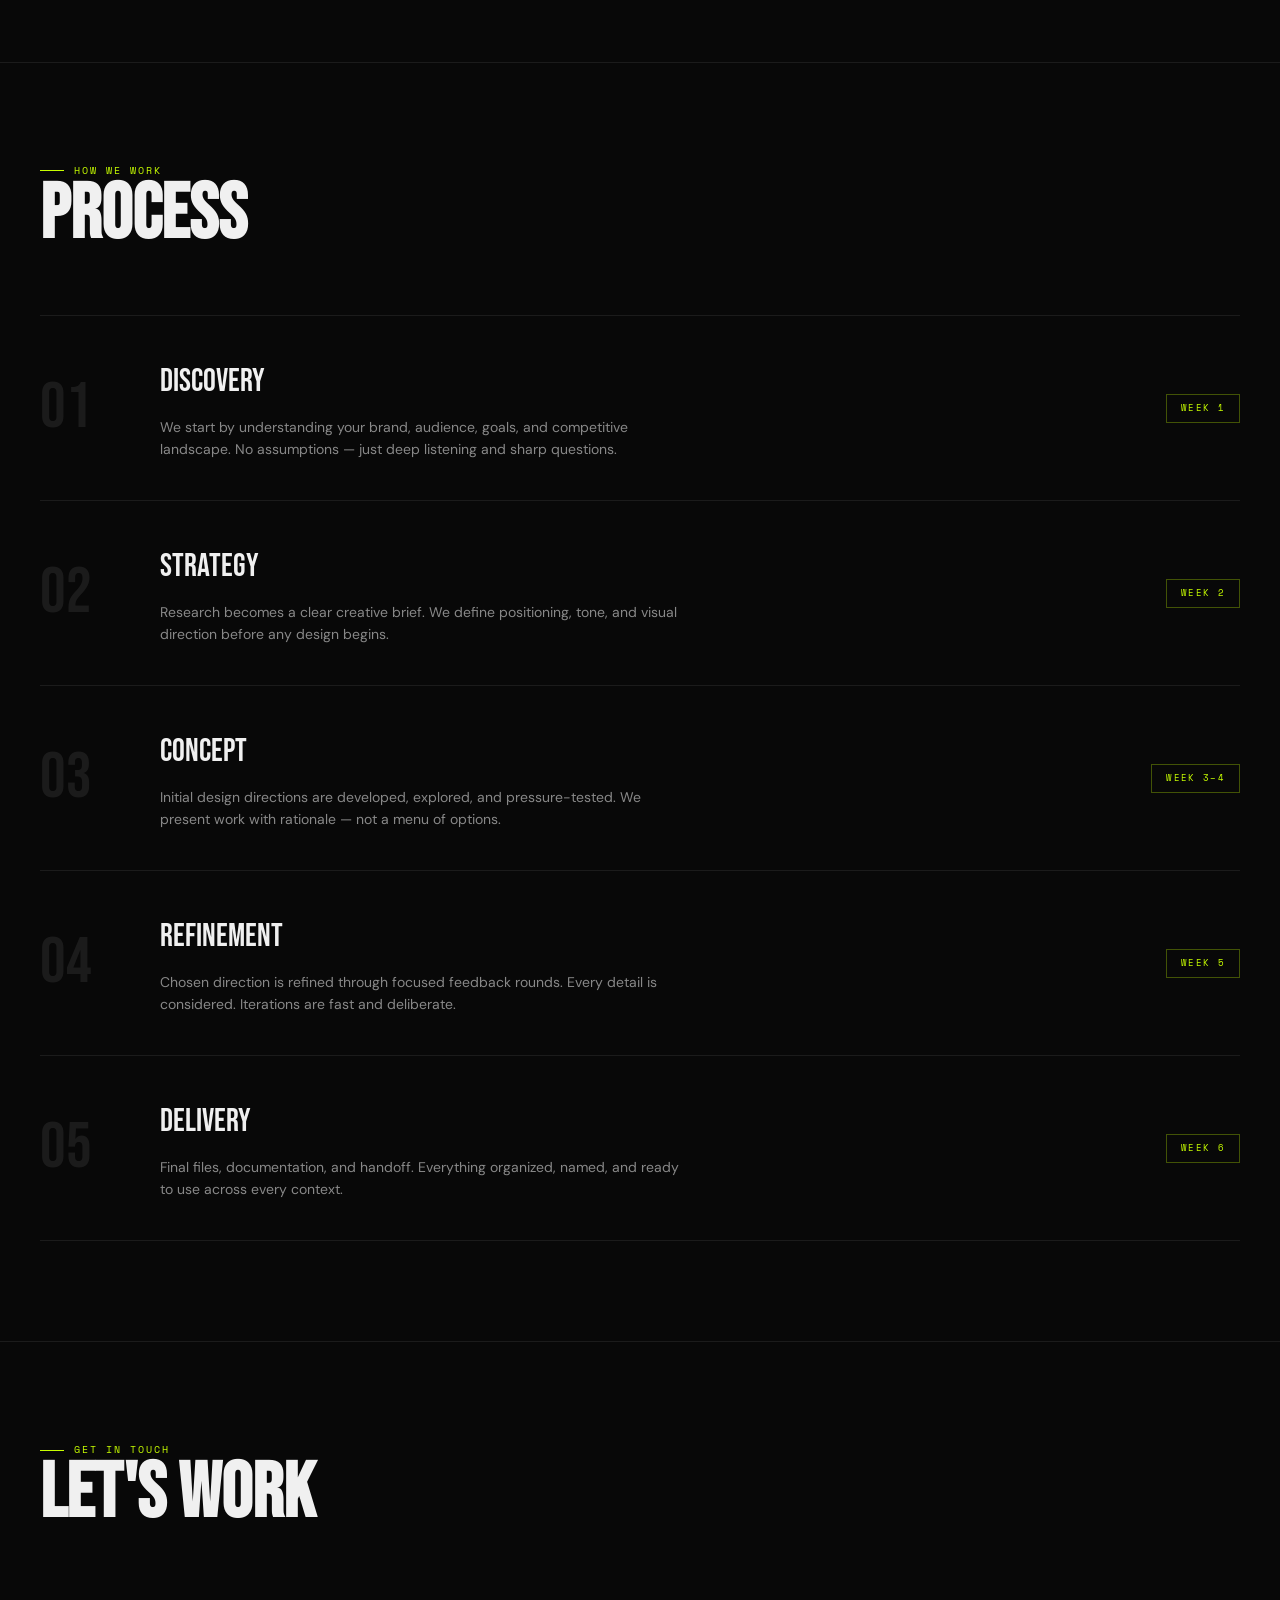
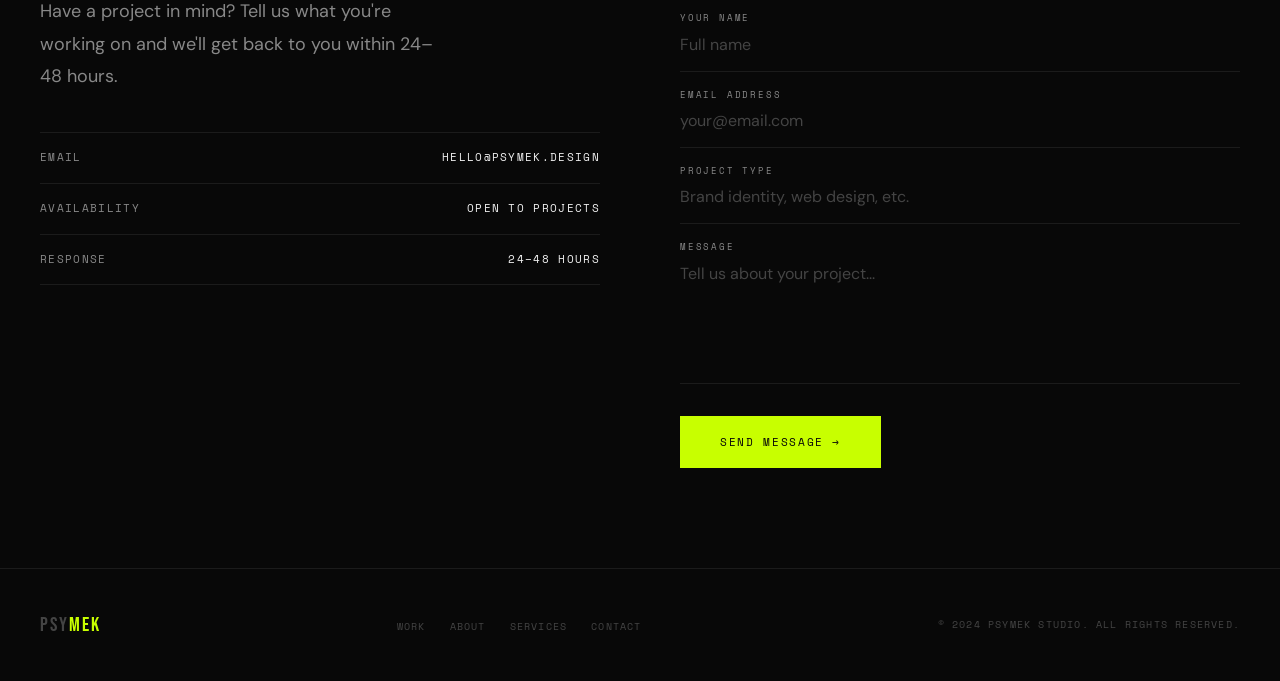
==== commit e1b9c6a4: "Increase nav logo size from 22px to 28px" ====
--- a/index.html
+++ b/index.html
@@ -34,32 +34,39 @@
     font-family: var(--font-body);
     font-size: 16px;
     line-height: 1.6;
-    cursor: none;
     overflow-x: hidden;
   }
 
-  /* ---- CURSOR ---- */
-  #cursor-dot {
-    position: fixed; top: 0; left: 0; z-index: 9999;
-    width: 6px; height: 6px;
-    background: var(--accent);
-    border-radius: 50%;
-    pointer-events: none;
-    transform: translate(-50%, -50%);
-    transition: transform 0.05s;
-  }
-  #cursor-ring {
-    position: fixed; top: 0; left: 0; z-index: 9998;
-    width: 32px; height: 32px;
-    border: 1px solid rgba(200,255,0,0.5);
-    border-radius: 50%;
-    pointer-events: none;
-    transform: translate(-50%, -50%);
-    transition: transform 0.18s ease, width 0.2s, height 0.2s, border-color 0.2s;
-  }
-  body.cursor-hover #cursor-ring {
-    width: 48px; height: 48px;
-    border-color: var(--accent);
+  /* ---- CURSOR (mouse only) ---- */
+  #cursor-dot, #cursor-ring { display: none; }
+
+  @media (hover: hover) and (pointer: fine) {
+    body { cursor: none; }
+
+    #cursor-dot {
+      display: block;
+      position: fixed; top: 0; left: 0; z-index: 9999;
+      width: 6px; height: 6px;
+      background: var(--accent);
+      border-radius: 50%;
+      pointer-events: none;
+      transform: translate(-50%, -50%);
+      transition: transform 0.05s;
+    }
+    #cursor-ring {
+      display: block;
+      position: fixed; top: 0; left: 0; z-index: 9998;
+      width: 32px; height: 32px;
+      border: 1px solid rgba(200,255,0,0.5);
+      border-radius: 50%;
+      pointer-events: none;
+      transform: translate(-50%, -50%);
+      transition: transform 0.18s ease, width 0.2s, height 0.2s, border-color 0.2s;
+    }
+    body.cursor-hover #cursor-ring {
+      width: 48px; height: 48px;
+      border-color: var(--accent);
+    }
   }
 
   /* ---- NOISE OVERLAY ---- */
@@ -83,7 +90,7 @@
   }
   .nav-logo {
     font-family: var(--font-display);
-    font-size: 22px;
+    font-size: 28px;
     letter-spacing: 0.1em;
     color: var(--white);
     text-decoration: none;
@@ -294,8 +301,10 @@
     background: var(--accent);
     transition: width 0.4s ease;
   }
-  .work-item:hover::before { width: 100%; }
-  .work-item:hover { background: var(--surface); }
+  @media (hover: hover) {
+    .work-item:hover::before { width: 100%; }
+    .work-item:hover { background: var(--surface); }
+  }
   .work-num {
     font-family: var(--font-mono);
     font-size: 10px;
@@ -402,7 +411,7 @@
     transition: background 0.3s;
     position: relative;
   }
-  .service-card:hover { background: var(--surface); }
+  @media (hover: hover) { .service-card:hover { background: var(--surface); } }
   .service-icon {
     width: 40px; height: 40px;
     border: 1px solid var(--accent);
@@ -447,7 +456,7 @@
     line-height: 1;
     transition: color 0.3s;
   }
-  .process-step:hover .step-num { color: var(--accent); }
+  @media (hover: hover) { .process-step:hover .step-num { color: var(--accent); } }
   .step-content {}
   .step-title {
     font-family: var(--font-display);
@@ -539,11 +548,12 @@
     font-size: 11px;
     text-transform: uppercase;
     letter-spacing: 0.15em;
-    cursor: none;
+    cursor: pointer;
     transition: background 0.2s;
     align-self: flex-start;
   }
-  .form-submit:hover { background: var(--white); }
+  @media (hover: hover) and (pointer: fine) { .form-submit { cursor: none; } }
+  @media (hover: hover) { .form-submit:hover { background: var(--white); } }
 
   /* ---- FOOTER ---- */
   footer {
@@ -931,30 +941,32 @@
 </footer>
 
 <script>
-  // ---- CURSOR ----
-  const dot = document.getElementById('cursor-dot');
-  const ring = document.getElementById('cursor-ring');
-  let mx = 0, my = 0, rx = 0, ry = 0;
-
-  document.addEventListener('mousemove', e => {
-    mx = e.clientX; my = e.clientY;
-    dot.style.left = mx + 'px';
-    dot.style.top = my + 'px';
-  });
-
-  function animateRing() {
-    rx += (mx - rx) * 0.12;
-    ry += (my - ry) * 0.12;
-    ring.style.left = rx + 'px';
-    ring.style.top = ry + 'px';
-    requestAnimationFrame(animateRing);
-  }
-  animateRing();
-
-  document.querySelectorAll('a, button, .work-item, .service-card').forEach(el => {
-    el.addEventListener('mouseenter', () => document.body.classList.add('cursor-hover'));
-    el.addEventListener('mouseleave', () => document.body.classList.remove('cursor-hover'));
-  });
+  // ---- CURSOR (mouse/trackpad only) ----
+  if (window.matchMedia('(hover: hover) and (pointer: fine)').matches) {
+    const dot = document.getElementById('cursor-dot');
+    const ring = document.getElementById('cursor-ring');
+    let mx = 0, my = 0, rx = 0, ry = 0;
+
+    document.addEventListener('mousemove', e => {
+      mx = e.clientX; my = e.clientY;
+      dot.style.left = mx + 'px';
+      dot.style.top = my + 'px';
+    });
+
+    function animateRing() {
+      rx += (mx - rx) * 0.12;
+      ry += (my - ry) * 0.12;
+      ring.style.left = rx + 'px';
+      ring.style.top = ry + 'px';
+      requestAnimationFrame(animateRing);
+    }
+    animateRing();
+
+    document.querySelectorAll('a, button, .work-item, .service-card').forEach(el => {
+      el.addEventListener('mouseenter', () => document.body.classList.add('cursor-hover'));
+      el.addEventListener('mouseleave', () => document.body.classList.remove('cursor-hover'));
+    });
+  }
 
   // ---- SCROLL REVEAL ----
   const observer = new IntersectionObserver(entries => {
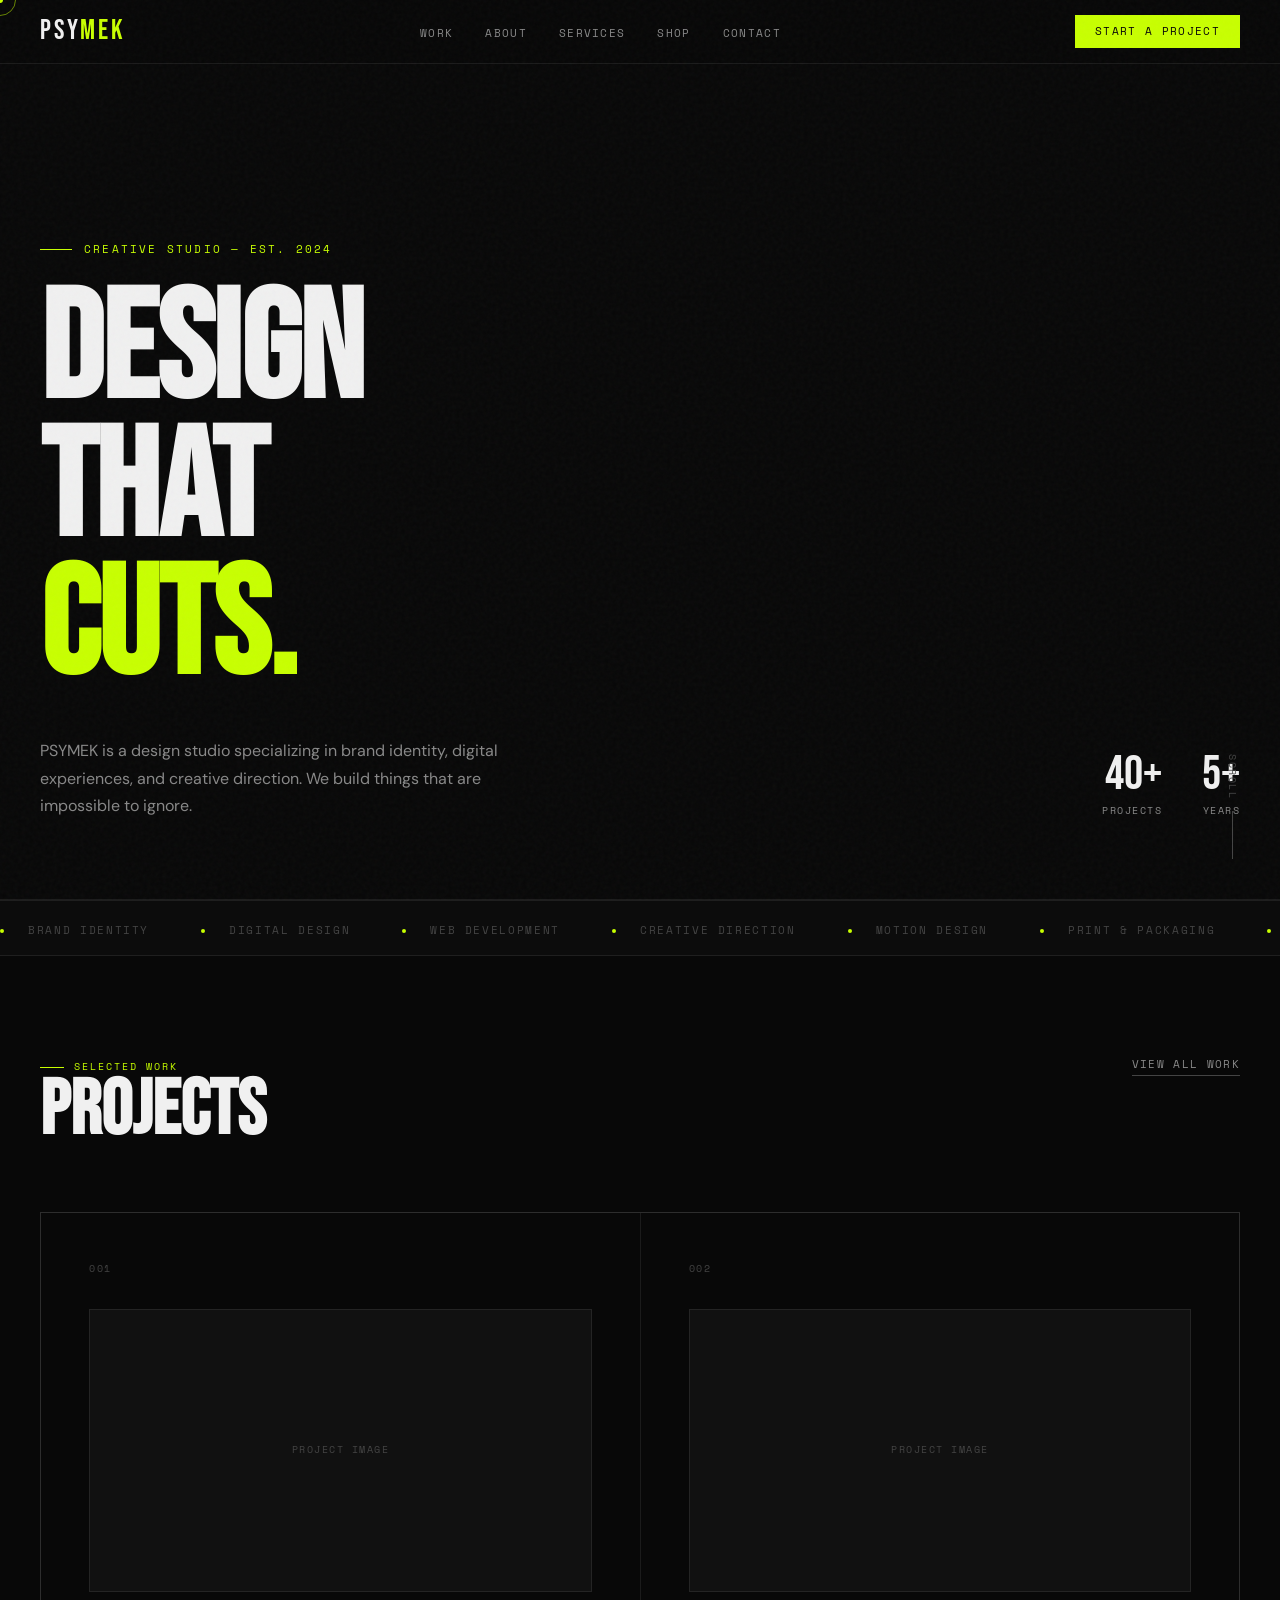
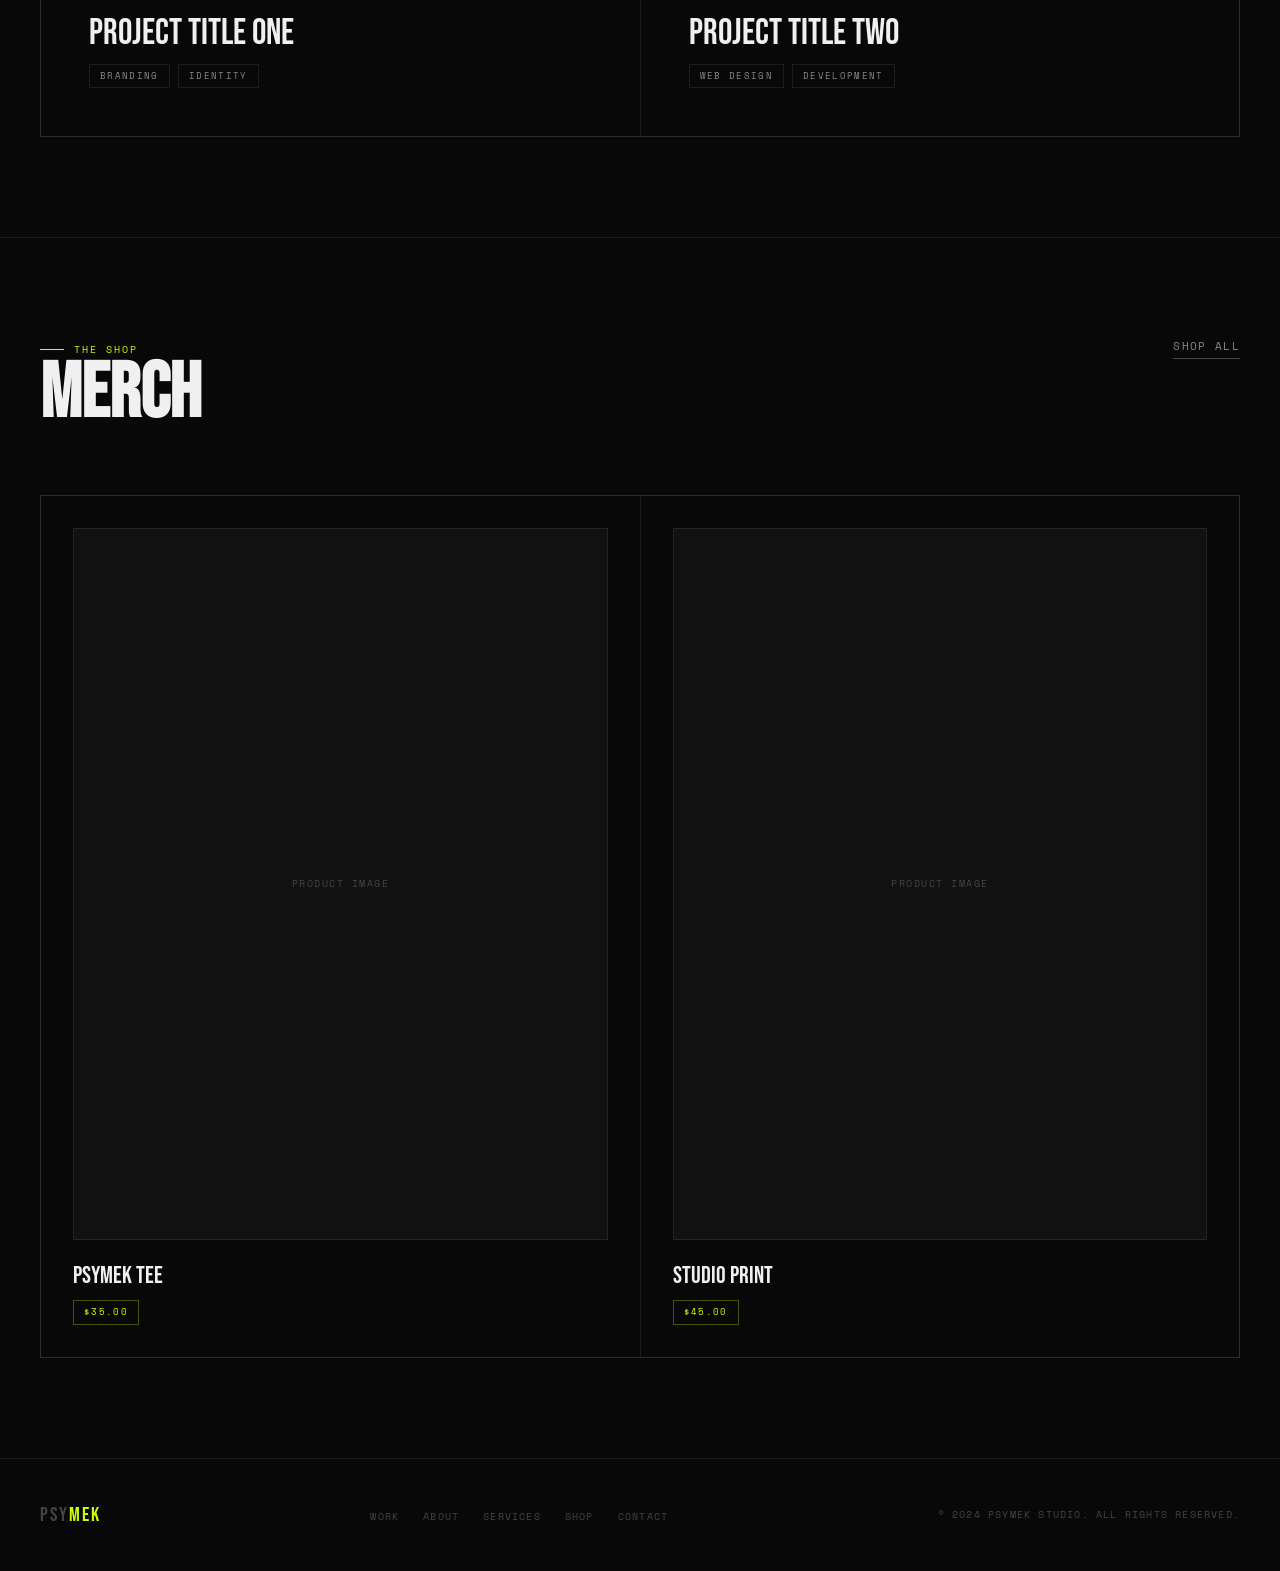
==== commit 8ebac277: "Update index.html" ====
--- a/index.html
+++ b/index.html
@@ -6,660 +6,36 @@
 <title>PSYMEK — Studio & Portfolio</title>
 <link rel="preconnect" href="https://fonts.googleapis.com">
 <link rel="preconnect" href="https://fonts.gstatic.com" crossorigin>
-<link href="https://fonts.googleapis.com/css2?family=Bebas+Neue&family=DM+Sans:ital,opsz,wght@0,9..40,300;0,9..40,400;0,9..40,500;1,9..40,300&family=Space+Mono:ital,wght@0,400;0,700;1,400&display=swap" rel="stylesheet">
-<style>
-  *, *::before, *::after { box-sizing: border-box; margin: 0; padding: 0; }
-
-  :root {
-    --black: #080808;
-    --void: #0c0c0c;
-    --surface: #111111;
-    --border: rgba(255,255,255,0.08);
-    --border-accent: rgba(200,255,0,0.3);
-    --accent: #c8ff00;
-    --accent-dim: rgba(200,255,0,0.15);
-    --white: #f0f0f0;
-    --gray: #888;
-    --gray-dim: #444;
-    --font-display: 'Bebas Neue', sans-serif;
-    --font-mono: 'Space Mono', monospace;
-    --font-body: 'DM Sans', sans-serif;
-  }
-
-  html { scroll-behavior: smooth; }
-
-  body {
-    background: var(--black);
-    color: var(--white);
-    font-family: var(--font-body);
-    font-size: 16px;
-    line-height: 1.6;
-    overflow-x: hidden;
-  }
-
-  /* ---- CURSOR (mouse only) ---- */
-  #cursor-dot, #cursor-ring { display: none; }
-
-  @media (hover: hover) and (pointer: fine) {
-    body { cursor: none; }
-
-    #cursor-dot {
-      display: block;
-      position: fixed; top: 0; left: 0; z-index: 9999;
-      width: 6px; height: 6px;
-      background: var(--accent);
-      border-radius: 50%;
-      pointer-events: none;
-      transform: translate(-50%, -50%);
-      transition: transform 0.05s;
-    }
-    #cursor-ring {
-      display: block;
-      position: fixed; top: 0; left: 0; z-index: 9998;
-      width: 32px; height: 32px;
-      border: 1px solid rgba(200,255,0,0.5);
-      border-radius: 50%;
-      pointer-events: none;
-      transform: translate(-50%, -50%);
-      transition: transform 0.18s ease, width 0.2s, height 0.2s, border-color 0.2s;
-    }
-    body.cursor-hover #cursor-ring {
-      width: 48px; height: 48px;
-      border-color: var(--accent);
-    }
-  }
-
-  /* ---- NOISE OVERLAY ---- */
-  body::after {
-    content: '';
-    position: fixed; inset: 0; z-index: 9990;
-    pointer-events: none;
-    opacity: 0.035;
-    background-image: url("data:image/svg+xml,%3Csvg viewBox='0 0 256 256' xmlns='http://www.w3.org/2000/svg'%3E%3Cfilter id='noise'%3E%3CfeTurbulence type='fractalNoise' baseFrequency='0.9' numOctaves='4' stitchTiles='stitch'/%3E%3C/filter%3E%3Crect width='100%25' height='100%25' filter='url(%23noise)'/%3E%3C/svg%3E");
-  }
-
-  /* ---- NAV ---- */
-  nav {
-    position: fixed; top: 0; left: 0; right: 0; z-index: 100;
-    display: flex; align-items: center; justify-content: space-between;
-    padding: 0 40px;
-    height: 64px;
-    border-bottom: 1px solid var(--border);
-    background: rgba(8,8,8,0.9);
-    backdrop-filter: blur(12px);
-  }
-  .nav-logo {
-    font-family: var(--font-display);
-    font-size: 28px;
-    letter-spacing: 0.1em;
-    color: var(--white);
-    text-decoration: none;
-  }
-  .nav-logo span { color: var(--accent); }
-  .nav-links {
-    display: flex; gap: 32px;
-    list-style: none;
-  }
-  .nav-links a {
-    font-family: var(--font-mono);
-    font-size: 11px;
-    text-transform: uppercase;
-    letter-spacing: 0.12em;
-    color: var(--gray);
-    text-decoration: none;
-    transition: color 0.2s;
-  }
-  .nav-links a:hover { color: var(--accent); }
-  .nav-cta {
-    font-family: var(--font-mono);
-    font-size: 11px;
-    text-transform: uppercase;
-    letter-spacing: 0.12em;
-    color: var(--black);
-    background: var(--accent);
-    padding: 8px 20px;
-    text-decoration: none;
-    transition: background 0.2s, color 0.2s;
-  }
-  .nav-cta:hover { background: var(--white); }
-
-  /* ---- HERO ---- */
-  #hero {
-    min-height: 100vh;
-    padding: 120px 40px 80px;
-    display: flex;
-    flex-direction: column;
-    justify-content: flex-end;
-    border-bottom: 1px solid var(--border);
-    position: relative;
-    overflow: hidden;
-  }
-  .hero-tag {
-    font-family: var(--font-mono);
-    font-size: 11px;
-    text-transform: uppercase;
-    letter-spacing: 0.2em;
-    color: var(--accent);
-    margin-bottom: 24px;
-    display: flex; align-items: center; gap: 12px;
-  }
-  .hero-tag::before {
-    content: '';
-    display: block;
-    width: 32px; height: 1px;
-    background: var(--accent);
-  }
-  .hero-title {
-    font-family: var(--font-display);
-    font-size: clamp(80px, 12vw, 180px);
-    line-height: 0.9;
-    letter-spacing: -0.01em;
-    color: var(--white);
-    margin-bottom: 40px;
-  }
-  .hero-title .line-accent { color: var(--accent); }
-  .hero-sub {
-    display: flex;
-    align-items: flex-end;
-    justify-content: space-between;
-    gap: 40px;
-    flex-wrap: wrap;
-  }
-  .hero-desc {
-    max-width: 480px;
-    font-size: 16px;
-    color: var(--gray);
-    line-height: 1.7;
-  }
-  .hero-stats {
-    display: flex; gap: 40px;
-  }
-  .stat-item { text-align: right; }
-  .stat-num {
-    font-family: var(--font-display);
-    font-size: 48px;
-    line-height: 1;
-    color: var(--white);
-  }
-  .stat-label {
-    font-family: var(--font-mono);
-    font-size: 10px;
-    text-transform: uppercase;
-    letter-spacing: 0.15em;
-    color: var(--gray);
-    margin-top: 4px;
-  }
-  .hero-scroll-hint {
-    position: absolute;
-    bottom: 40px; right: 40px;
-    font-family: var(--font-mono);
-    font-size: 10px;
-    text-transform: uppercase;
-    letter-spacing: 0.15em;
-    color: var(--gray-dim);
-    writing-mode: vertical-rl;
-    display: flex; align-items: center; gap: 12px;
-  }
-  .hero-scroll-hint::after {
-    content: '';
-    display: block;
-    width: 1px; height: 48px;
-    background: var(--gray-dim);
-  }
-
-  /* ---- TICKER ---- */
-  .ticker-wrap {
-    overflow: hidden;
-    border-top: 1px solid var(--border);
-    border-bottom: 1px solid var(--border);
-    background: var(--void);
-    padding: 14px 0;
-    white-space: nowrap;
-  }
-  .ticker-inner {
-    display: inline-block;
-    animation: ticker 30s linear infinite;
-  }
-  .ticker-item {
-    display: inline-flex; align-items: center; gap: 24px;
-    margin-right: 48px;
-    font-family: var(--font-mono);
-    font-size: 11px;
-    text-transform: uppercase;
-    letter-spacing: 0.15em;
-    color: var(--gray-dim);
-  }
-  .ticker-dot {
-    width: 4px; height: 4px;
-    background: var(--accent);
-    border-radius: 50%;
-    flex-shrink: 0;
-  }
-  @keyframes ticker {
-    from { transform: translateX(0); }
-    to { transform: translateX(-50%); }
-  }
-
-  /* ---- SECTION BASE ---- */
-  section { padding: 100px 40px; border-bottom: 1px solid var(--border); }
-  .section-header {
-    display: flex; align-items: baseline; justify-content: space-between;
-    margin-bottom: 64px;
-    flex-wrap: wrap; gap: 16px;
-  }
-  .section-label {
-    font-family: var(--font-mono);
-    font-size: 10px;
-    text-transform: uppercase;
-    letter-spacing: 0.2em;
-    color: var(--accent);
-    display: flex; align-items: center; gap: 10px;
-  }
-  .section-label::before {
-    content: '';
-    display: block; width: 24px; height: 1px;
-    background: var(--accent);
-  }
-  .section-title {
-    font-family: var(--font-display);
-    font-size: clamp(48px, 6vw, 96px);
-    line-height: 0.95;
-    color: var(--white);
-  }
-  .section-link {
-    font-family: var(--font-mono);
-    font-size: 11px;
-    text-transform: uppercase;
-    letter-spacing: 0.12em;
-    color: var(--gray);
-    text-decoration: none;
-    border-bottom: 1px solid var(--gray-dim);
-    padding-bottom: 2px;
-    transition: color 0.2s, border-color 0.2s;
-  }
-  .section-link:hover { color: var(--accent); border-color: var(--accent); }
-
-  /* ---- WORK GRID ---- */
-  #work .grid {
-    display: grid;
-    grid-template-columns: repeat(2, 1fr);
-    gap: 1px;
-    background: var(--border);
-    border: 1px solid var(--border);
-  }
-  .work-item {
-    background: var(--black);
-    padding: 48px;
-    position: relative;
-    overflow: hidden;
-    transition: background 0.3s;
-  }
-  .work-item::before {
-    content: '';
-    position: absolute; top: 0; left: 0;
-    width: 0; height: 2px;
-    background: var(--accent);
-    transition: width 0.4s ease;
-  }
-  @media (hover: hover) {
-    .work-item:hover::before { width: 100%; }
-    .work-item:hover { background: var(--surface); }
-  }
-  .work-num {
-    font-family: var(--font-mono);
-    font-size: 10px;
-    color: var(--gray-dim);
-    letter-spacing: 0.15em;
-    margin-bottom: 32px;
-  }
-  .work-placeholder {
-    width: 100%; aspect-ratio: 16/9;
-    background: var(--surface);
-    border: 1px solid var(--border);
-    margin-bottom: 24px;
-    display: flex; align-items: center; justify-content: center;
-    font-family: var(--font-mono);
-    font-size: 10px;
-    color: var(--gray-dim);
-    text-transform: uppercase;
-    letter-spacing: 0.15em;
-  }
-  .work-title {
-    font-family: var(--font-display);
-    font-size: 36px;
-    line-height: 1;
-    color: var(--white);
-    margin-bottom: 12px;
-  }
-  .work-tags {
-    display: flex; gap: 8px; flex-wrap: wrap;
-  }
-  .tag {
-    font-family: var(--font-mono);
-    font-size: 9px;
-    text-transform: uppercase;
-    letter-spacing: 0.15em;
-    color: var(--gray);
-    border: 1px solid var(--border);
-    padding: 4px 10px;
-  }
-
-  /* ---- ABOUT ---- */
-  #about .about-grid {
-    display: grid;
-    grid-template-columns: 1fr 1fr;
-    gap: 80px;
-    align-items: start;
-  }
-  .about-left {}
-  .about-body {
-    font-size: 18px;
-    line-height: 1.8;
-    color: var(--gray);
-    margin-bottom: 40px;
-  }
-  .about-body strong { color: var(--white); font-weight: 500; }
-  .about-highlights {
-    display: flex; flex-direction: column; gap: 0;
-    border-top: 1px solid var(--border);
-  }
-  .highlight-item {
-    display: flex; align-items: center; justify-content: space-between;
-    padding: 20px 0;
-    border-bottom: 1px solid var(--border);
-    font-family: var(--font-mono);
-    font-size: 11px;
-    text-transform: uppercase;
-    letter-spacing: 0.12em;
-  }
-  .highlight-label { color: var(--gray); }
-  .highlight-val { color: var(--accent); }
-  .about-right {}
-  .about-visual {
-    aspect-ratio: 3/4;
-    background: var(--surface);
-    border: 1px solid var(--border);
-    display: flex; align-items: center; justify-content: center;
-    font-family: var(--font-mono);
-    font-size: 10px;
-    color: var(--gray-dim);
-    text-transform: uppercase;
-    letter-spacing: 0.15em;
-    position: relative;
-    overflow: hidden;
-  }
-  .about-visual::after {
-    content: 'PSYMEK';
-    position: absolute; bottom: 24px; right: 24px;
-    font-family: var(--font-display);
-    font-size: 64px;
-    color: rgba(200,255,0,0.05);
-    line-height: 1;
-  }
-
-  /* ---- SERVICES ---- */
-  #services .services-grid {
-    display: grid;
-    grid-template-columns: repeat(3, 1fr);
-    gap: 1px;
-    background: var(--border);
-    border: 1px solid var(--border);
-  }
-  .service-card {
-    background: var(--black);
-    padding: 40px;
-    transition: background 0.3s;
-    position: relative;
-  }
-  @media (hover: hover) { .service-card:hover { background: var(--surface); } }
-  .service-icon {
-    width: 40px; height: 40px;
-    border: 1px solid var(--accent);
-    display: flex; align-items: center; justify-content: center;
-    margin-bottom: 24px;
-    font-family: var(--font-mono);
-    font-size: 14px;
-    color: var(--accent);
-  }
-  .service-title {
-    font-family: var(--font-display);
-    font-size: 28px;
-    line-height: 1;
-    color: var(--white);
-    margin-bottom: 16px;
-  }
-  .service-desc {
-    font-size: 14px;
-    line-height: 1.7;
-    color: var(--gray);
-  }
-
-  /* ---- PROCESS ---- */
-  #process .process-steps {
-    display: flex; flex-direction: column; gap: 0;
-    border-top: 1px solid var(--border);
-  }
-  .process-step {
-    display: grid;
-    grid-template-columns: 80px 1fr auto;
-    gap: 40px;
-    align-items: center;
-    padding: 40px 0;
-    border-bottom: 1px solid var(--border);
-    transition: background 0.2s;
-    position: relative;
-  }
-  .step-num {
-    font-family: var(--font-display);
-    font-size: 64px;
-    color: var(--border);
-    line-height: 1;
-    transition: color 0.3s;
-  }
-  @media (hover: hover) { .process-step:hover .step-num { color: var(--accent); } }
-  .step-content {}
-  .step-title {
-    font-family: var(--font-display);
-    font-size: 32px;
-    color: var(--white);
-    margin-bottom: 8px;
-  }
-  .step-desc {
-    font-size: 14px;
-    color: var(--gray);
-    max-width: 520px;
-  }
-  .step-tag {
-    font-family: var(--font-mono);
-    font-size: 9px;
-    text-transform: uppercase;
-    letter-spacing: 0.15em;
-    color: var(--accent);
-    border: 1px solid var(--border-accent);
-    padding: 6px 14px;
-    white-space: nowrap;
-  }
-
-  /* ---- CONTACT ---- */
-  #contact .contact-wrap {
-    display: grid;
-    grid-template-columns: 1fr 1fr;
-    gap: 80px;
-  }
-  .contact-left {}
-  .contact-desc {
-    font-size: 18px;
-    line-height: 1.8;
-    color: var(--gray);
-    margin-bottom: 40px;
-    max-width: 400px;
-  }
-  .contact-detail {
-    display: flex; flex-direction: column; gap: 0;
-    border-top: 1px solid var(--border);
-    margin-bottom: 48px;
-  }
-  .contact-row {
-    display: flex; align-items: center; justify-content: space-between;
-    padding: 16px 0;
-    border-bottom: 1px solid var(--border);
-    font-family: var(--font-mono);
-    font-size: 11px;
-    text-transform: uppercase;
-    letter-spacing: 0.12em;
-  }
-  .contact-row-label { color: var(--gray); }
-  .contact-row-val { color: var(--white); }
-  .contact-right {}
-  .contact-form { display: flex; flex-direction: column; gap: 0; }
-  .form-group {
-    display: flex; flex-direction: column;
-    border-bottom: 1px solid var(--border);
-    margin-bottom: 0;
-  }
-  .form-label {
-    font-family: var(--font-mono);
-    font-size: 9px;
-    text-transform: uppercase;
-    letter-spacing: 0.2em;
-    color: var(--gray);
-    padding: 16px 0 8px;
-  }
-  .form-input, .form-textarea {
-    background: transparent;
-    border: none;
-    outline: none;
-    color: var(--white);
-    font-family: var(--font-body);
-    font-size: 16px;
-    padding: 0 0 16px;
-    resize: none;
-    width: 100%;
-  }
-  .form-input::placeholder, .form-textarea::placeholder { color: var(--gray-dim); }
-  .form-textarea { min-height: 120px; }
-  .form-submit {
-    margin-top: 32px;
-    background: var(--accent);
-    color: var(--black);
-    border: none;
-    padding: 18px 40px;
-    font-family: var(--font-mono);
-    font-size: 11px;
-    text-transform: uppercase;
-    letter-spacing: 0.15em;
-    cursor: pointer;
-    transition: background 0.2s;
-    align-self: flex-start;
-  }
-  @media (hover: hover) and (pointer: fine) { .form-submit { cursor: none; } }
-  @media (hover: hover) { .form-submit:hover { background: var(--white); } }
-
-  /* ---- FOOTER ---- */
-  footer {
-    padding: 40px;
-    display: flex; align-items: center; justify-content: space-between;
-    flex-wrap: wrap; gap: 16px;
-  }
-  .footer-logo {
-    font-family: var(--font-display);
-    font-size: 20px;
-    letter-spacing: 0.1em;
-    color: var(--gray-dim);
-  }
-  .footer-logo span { color: var(--accent); }
-  .footer-copy {
-    font-family: var(--font-mono);
-    font-size: 10px;
-    text-transform: uppercase;
-    letter-spacing: 0.12em;
-    color: var(--gray-dim);
-  }
-  .footer-links {
-    display: flex; gap: 24px;
-    list-style: none;
-  }
-  .footer-links a {
-    font-family: var(--font-mono);
-    font-size: 10px;
-    text-transform: uppercase;
-    letter-spacing: 0.12em;
-    color: var(--gray-dim);
-    text-decoration: none;
-    transition: color 0.2s;
-  }
-  .footer-links a:hover { color: var(--accent); }
-
-  /* ---- REVEAL ANIMATION ---- */
-  .reveal {
-    opacity: 0;
-    transform: translateY(32px);
-    transition: opacity 0.7s ease, transform 0.7s ease;
-  }
-  .reveal.visible {
-    opacity: 1;
-    transform: translateY(0);
-  }
-
-  /* ---- RESPONSIVE ---- */
-  @media (max-width: 900px) {
-    nav { padding: 0 20px; }
-    .nav-links { display: none; }
-    section { padding: 72px 20px; }
-    #hero { padding: 100px 20px 60px; }
-    #work .grid { grid-template-columns: 1fr; }
-    #about .about-grid { grid-template-columns: 1fr; gap: 40px; }
-    #services .services-grid { grid-template-columns: 1fr; }
-    #contact .contact-wrap { grid-template-columns: 1fr; gap: 48px; }
-    .process-step { grid-template-columns: 60px 1fr; }
-    .step-tag { display: none; }
-    footer { padding: 24px 20px; }
-  }
-</style>
+<link rel="stylesheet" href="styles.css">
 </head>
 <body>
-
-<div id="cursor-dot"></div>
-<div id="cursor-ring"></div>
-
-<!-- NAV -->
+<div id="cursor-dot"></div><div id="cursor-ring"></div>
 <nav>
-  <a href="#hero" class="nav-logo">PSY<span>MEK</span></a>
+  <a href="index.html" class="nav-logo">PSY<span>MEK</span></a>
   <ul class="nav-links">
-    <li><a href="#work">Work</a></li>
-    <li><a href="#about">About</a></li>
-    <li><a href="#services">Services</a></li>
-    <li><a href="#process">Process</a></li>
-    <li><a href="#contact">Contact</a></li>
+    <li><a href="work.html">Work</a></li>
+    <li><a href="about.html">About</a></li>
+    <li><a href="services.html">Services</a></li>
+    <li><a href="shop.html">Shop</a></li>
+    <li><a href="contact.html">Contact</a></li>
   </ul>
-  <a href="#contact" class="nav-cta">Start a Project</a>
+  <button class="nav-hamburger" aria-label="Menu"><span></span><span></span><span></span></button>
+  <a href="contact.html" class="nav-cta">Start a Project</a>
 </nav>
 
-<!-- HERO -->
 <section id="hero">
   <div class="hero-tag">Creative Studio — Est. 2024</div>
-  <h1 class="hero-title">
-    Design<br>
-    That<br>
-    <span class="line-accent">Cuts.</span>
-  </h1>
+  <h1 class="hero-title">Design<br>That<br><span class="line-accent">Cuts.</span></h1>
   <div class="hero-sub">
     <p class="hero-desc">PSYMEK is a design studio specializing in brand identity, digital experiences, and creative direction. We build things that are impossible to ignore.</p>
     <div class="hero-stats">
-      <div class="stat-item">
-        <div class="stat-num">40+</div>
-        <div class="stat-label">Projects</div>
-      </div>
-      <div class="stat-item">
-        <div class="stat-num">5+</div>
-        <div class="stat-label">Years</div>
-      </div>
+      <div class="stat-item"><div class="stat-num">40+</div><div class="stat-label">Projects</div></div>
+      <div class="stat-item"><div class="stat-num">5+</div><div class="stat-label">Years</div></div>
     </div>
   </div>
   <div class="hero-scroll-hint">Scroll</div>
 </section>
 
-<!-- TICKER -->
 <div class="ticker-wrap">
   <div class="ticker-inner">
     <span class="ticker-item"><span class="ticker-dot"></span>Brand Identity</span>
@@ -677,307 +53,56 @@
   </div>
 </div>
 
-<!-- WORK -->
-<section id="work">
+<section>
   <div class="section-header reveal">
-    <div>
-      <div class="section-label">Selected Work</div>
-      <h2 class="section-title">Projects</h2>
-    </div>
-    <a href="#contact" class="section-link">View All</a>
+    <div><div class="section-label">Selected Work</div><h2 class="section-title">Projects</h2></div>
+    <a href="work.html" class="section-link">View All Work</a>
   </div>
-  <div class="grid">
+  <div class="featured-grid">
     <div class="work-item reveal">
       <div class="work-num">001</div>
       <div class="work-placeholder">Project Image</div>
       <div class="work-title">Project Title One</div>
-      <div class="work-tags">
-        <span class="tag">Branding</span>
-        <span class="tag">Identity</span>
-      </div>
+      <div class="work-tags"><span class="tag">Branding</span><span class="tag">Identity</span></div>
     </div>
     <div class="work-item reveal">
       <div class="work-num">002</div>
       <div class="work-placeholder">Project Image</div>
       <div class="work-title">Project Title Two</div>
-      <div class="work-tags">
-        <span class="tag">Web Design</span>
-        <span class="tag">Development</span>
-      </div>
-    </div>
-    <div class="work-item reveal">
-      <div class="work-num">003</div>
-      <div class="work-placeholder">Project Image</div>
-      <div class="work-title">Project Title Three</div>
-      <div class="work-tags">
-        <span class="tag">Creative Direction</span>
-      </div>
-    </div>
-    <div class="work-item reveal">
-      <div class="work-num">004</div>
-      <div class="work-placeholder">Project Image</div>
-      <div class="work-title">Project Title Four</div>
-      <div class="work-tags">
-        <span class="tag">Motion</span>
-        <span class="tag">Visual</span>
-      </div>
-    </div>
-    <div class="work-item reveal">
-      <div class="work-num">005</div>
-      <div class="work-placeholder">Project Image</div>
-      <div class="work-title">Project Title Five</div>
-      <div class="work-tags">
-        <span class="tag">Print</span>
-        <span class="tag">Packaging</span>
-      </div>
-    </div>
-    <div class="work-item reveal">
-      <div class="work-num">006</div>
-      <div class="work-placeholder">Project Image</div>
-      <div class="work-title">Project Title Six</div>
-      <div class="work-tags">
-        <span class="tag">Brand</span>
-        <span class="tag">Strategy</span>
-      </div>
+      <div class="work-tags"><span class="tag">Web Design</span><span class="tag">Development</span></div>
     </div>
   </div>
 </section>
 
-<!-- ABOUT -->
-<section id="about">
+<section>
   <div class="section-header reveal">
-    <div>
-      <div class="section-label">About the Studio</div>
-      <h2 class="section-title">Who We Are</h2>
+    <div><div class="section-label">The Shop</div><h2 class="section-title">Merch</h2></div>
+    <a href="shop.html" class="section-link">Shop All</a>
+  </div>
+  <div class="featured-grid">
+    <div class="work-item reveal" style="padding:32px;">
+      <div class="work-placeholder" style="aspect-ratio:3/4;">Product Image</div>
+      <div class="work-title" style="font-size:24px;margin-top:16px;">PSYMEK Tee</div>
+      <div class="work-tags"><span class="tag" style="color:var(--accent);border-color:var(--border-accent);">$35.00</span></div>
     </div>
-  </div>
-  <div class="about-grid">
-    <div class="about-left reveal">
-      <p class="about-body">
-        PSYMEK is a <strong>design studio</strong> built on the belief that great work doesn't just look good — it <strong>performs</strong>. We operate at the intersection of brand strategy and craft, delivering work that earns attention and holds it.
-      </p>
-      <p class="about-body">
-        We work with <strong>ambitious brands</strong> at all stages — from early-stage startups defining their identity to established companies reinventing themselves. Every project gets our full focus.
-      </p>
-      <div class="about-highlights">
-        <div class="highlight-item">
-          <span class="highlight-label">Discipline</span>
-          <span class="highlight-val">Brand & Digital</span>
-        </div>
-        <div class="highlight-item">
-          <span class="highlight-label">Based In</span>
-          <span class="highlight-val">Remote / Global</span>
-        </div>
-        <div class="highlight-item">
-          <span class="highlight-label">Availability</span>
-          <span class="highlight-val">Select Projects</span>
-        </div>
-        <div class="highlight-item">
-          <span class="highlight-label">Response Time</span>
-          <span class="highlight-val">24–48 Hours</span>
-        </div>
-      </div>
-    </div>
-    <div class="about-right reveal">
-      <div class="about-visual">Photo / Portrait</div>
+    <div class="work-item reveal" style="padding:32px;">
+      <div class="work-placeholder" style="aspect-ratio:3/4;">Product Image</div>
+      <div class="work-title" style="font-size:24px;margin-top:16px;">Studio Print</div>
+      <div class="work-tags"><span class="tag" style="color:var(--accent);border-color:var(--border-accent);">$45.00</span></div>
     </div>
   </div>
 </section>
 
-<!-- SERVICES -->
-<section id="services">
-  <div class="section-header reveal">
-    <div>
-      <div class="section-label">What We Do</div>
-      <h2 class="section-title">Services</h2>
-    </div>
-  </div>
-  <div class="services-grid">
-    <div class="service-card reveal">
-      <div class="service-icon">B</div>
-      <div class="service-title">Brand Identity</div>
-      <p class="service-desc">Logo systems, visual language, typography, color, and brand guidelines that make your identity recognizable and durable.</p>
-    </div>
-    <div class="service-card reveal">
-      <div class="service-icon">W</div>
-      <div class="service-title">Web Design</div>
-      <p class="service-desc">Custom websites and digital experiences designed for conversion, aesthetics, and performance. From concept to code.</p>
-    </div>
-    <div class="service-card reveal">
-      <div class="service-icon">C</div>
-      <div class="service-title">Creative Direction</div>
-      <p class="service-desc">Art direction, campaign concepting, and visual strategy for brands that want cohesive, powerful storytelling.</p>
-    </div>
-    <div class="service-card reveal">
-      <div class="service-icon">M</div>
-      <div class="service-title">Motion & Video</div>
-      <p class="service-desc">Animated brand assets, social content, and motion graphics that bring your brand to life in the digital feed.</p>
-    </div>
-    <div class="service-card reveal">
-      <div class="service-icon">P</div>
-      <div class="service-title">Print & Packaging</div>
-      <p class="service-desc">Tactile brand touchpoints — packaging design, print collateral, and physical materials that reinforce your brand world.</p>
-    </div>
-    <div class="service-card reveal">
-      <div class="service-icon">S</div>
-      <div class="service-title">Strategy & Naming</div>
-      <p class="service-desc">Brand positioning, naming, messaging frameworks, and the strategic foundations that make design work harder.</p>
-    </div>
-  </div>
-</section>
-
-<!-- PROCESS -->
-<section id="process">
-  <div class="section-header reveal">
-    <div>
-      <div class="section-label">How We Work</div>
-      <h2 class="section-title">Process</h2>
-    </div>
-  </div>
-  <div class="process-steps">
-    <div class="process-step reveal">
-      <div class="step-num">01</div>
-      <div class="step-content">
-        <div class="step-title">Discovery</div>
-        <p class="step-desc">We start by understanding your brand, audience, goals, and competitive landscape. No assumptions — just deep listening and sharp questions.</p>
-      </div>
-      <span class="step-tag">Week 1</span>
-    </div>
-    <div class="process-step reveal">
-      <div class="step-num">02</div>
-      <div class="step-content">
-        <div class="step-title">Strategy</div>
-        <p class="step-desc">Research becomes a clear creative brief. We define positioning, tone, and visual direction before any design begins.</p>
-      </div>
-      <span class="step-tag">Week 2</span>
-    </div>
-    <div class="process-step reveal">
-      <div class="step-num">03</div>
-      <div class="step-content">
-        <div class="step-title">Concept</div>
-        <p class="step-desc">Initial design directions are developed, explored, and pressure-tested. We present work with rationale — not a menu of options.</p>
-      </div>
-      <span class="step-tag">Week 3–4</span>
-    </div>
-    <div class="process-step reveal">
-      <div class="step-num">04</div>
-      <div class="step-content">
-        <div class="step-title">Refinement</div>
-        <p class="step-desc">Chosen direction is refined through focused feedback rounds. Every detail is considered. Iterations are fast and deliberate.</p>
-      </div>
-      <span class="step-tag">Week 5</span>
-    </div>
-    <div class="process-step reveal">
-      <div class="step-num">05</div>
-      <div class="step-content">
-        <div class="step-title">Delivery</div>
-        <p class="step-desc">Final files, documentation, and handoff. Everything organized, named, and ready to use across every context.</p>
-      </div>
-      <span class="step-tag">Week 6</span>
-    </div>
-  </div>
-</section>
-
-<!-- CONTACT -->
-<section id="contact">
-  <div class="section-header reveal">
-    <div>
-      <div class="section-label">Get In Touch</div>
-      <h2 class="section-title">Let's Work</h2>
-    </div>
-  </div>
-  <div class="contact-wrap">
-    <div class="contact-left reveal">
-      <p class="contact-desc">Have a project in mind? Tell us what you're working on and we'll get back to you within 24–48 hours.</p>
-      <div class="contact-detail">
-        <div class="contact-row">
-          <span class="contact-row-label">Email</span>
-          <span class="contact-row-val">hello@psymek.design</span>
-        </div>
-        <div class="contact-row">
-          <span class="contact-row-label">Availability</span>
-          <span class="contact-row-val">Open to Projects</span>
-        </div>
-        <div class="contact-row">
-          <span class="contact-row-label">Response</span>
-          <span class="contact-row-val">24–48 Hours</span>
-        </div>
-      </div>
-    </div>
-    <div class="contact-right reveal">
-      <form class="contact-form" action="https://formspree.io/f/YOUR_FORM_ID" method="POST">
-        <div class="form-group">
-          <label class="form-label">Your Name</label>
-          <input class="form-input" type="text" name="name" placeholder="Full name" required>
-        </div>
-        <div class="form-group">
-          <label class="form-label">Email Address</label>
-          <input class="form-input" type="email" name="email" placeholder="your@email.com" required>
-        </div>
-        <div class="form-group">
-          <label class="form-label">Project Type</label>
-          <input class="form-input" type="text" name="project_type" placeholder="Brand identity, web design, etc.">
-        </div>
-        <div class="form-group">
-          <label class="form-label">Message</label>
-          <textarea class="form-textarea" name="message" placeholder="Tell us about your project..." required></textarea>
-        </div>
-        <button type="submit" class="form-submit">Send Message →</button>
-      </form>
-    </div>
-  </div>
-</section>
-
-<!-- FOOTER -->
 <footer>
   <div class="footer-logo">PSY<span>MEK</span></div>
-  <ul class="footer-links">
-    <li><a href="#work">Work</a></li>
-    <li><a href="#about">About</a></li>
-    <li><a href="#services">Services</a></li>
-    <li><a href="#contact">Contact</a></li>
-  </ul>
+  <ul class="footer-links"><li><a href="work.html">Work</a></li><li><a href="about.html">About</a></li><li><a href="services.html">Services</a></li><li><a href="shop.html">Shop</a></li><li><a href="contact.html">Contact</a></li></ul>
   <div class="footer-copy">&copy; 2024 PSYMEK Studio. All rights reserved.</div>
 </footer>
 
 <script>
-  // ---- CURSOR (mouse/trackpad only) ----
-  if (window.matchMedia('(hover: hover) and (pointer: fine)').matches) {
-    const dot = document.getElementById('cursor-dot');
-    const ring = document.getElementById('cursor-ring');
-    let mx = 0, my = 0, rx = 0, ry = 0;
-
-    document.addEventListener('mousemove', e => {
-      mx = e.clientX; my = e.clientY;
-      dot.style.left = mx + 'px';
-      dot.style.top = my + 'px';
-    });
-
-    function animateRing() {
-      rx += (mx - rx) * 0.12;
-      ry += (my - ry) * 0.12;
-      ring.style.left = rx + 'px';
-      ring.style.top = ry + 'px';
-      requestAnimationFrame(animateRing);
-    }
-    animateRing();
-
-    document.querySelectorAll('a, button, .work-item, .service-card').forEach(el => {
-      el.addEventListener('mouseenter', () => document.body.classList.add('cursor-hover'));
-      el.addEventListener('mouseleave', () => document.body.classList.remove('cursor-hover'));
-    });
-  }
-
-  // ---- SCROLL REVEAL ----
-  const observer = new IntersectionObserver(entries => {
-    entries.forEach(e => {
-      if (e.isIntersecting) {
-        e.target.classList.add('visible');
-      }
-    });
-  }, { threshold: 0.1 });
-
-  document.querySelectorAll('.reveal').forEach(el => observer.observe(el));
+if(window.matchMedia('(hover: hover) and (pointer: fine)').matches){const dot=document.getElementById('cursor-dot');const ring=document.getElementById('cursor-ring');let mx=0,my=0,rx=0,ry=0;document.addEventListener('mousemove',e=>{mx=e.clientX;my=e.clientY;dot.style.left=mx+'px';dot.style.top=my+'px';});function animateRing(){rx+=(mx-rx)*0.12;ry+=(my-ry)*0.12;ring.style.left=rx+'px';ring.style.top=ry+'px';requestAnimationFrame(animateRing);}animateRing();document.querySelectorAll('a,button,.work-item').forEach(el=>{el.addEventListener('mouseenter',()=>document.body.classList.add('cursor-hover'));el.addEventListener('mouseleave',()=>document.body.classList.remove('cursor-hover'));});}
+const ham=document.querySelector('.nav-hamburger');const nav=document.querySelector('.nav-links');ham.addEventListener('click',()=>{ham.classList.toggle('open');nav.classList.toggle('open');});
+const observer=new IntersectionObserver(entries=>entries.forEach(e=>{if(e.isIntersecting)e.target.classList.add('visible');}),{threshold:0.1});document.querySelectorAll('.reveal').forEach(el=>observer.observe(el));
 </script>
 </body>
 </html>
--- a/styles.css
+++ b/styles.css
@@ -0,0 +1,410 @@
+/* PSYMEK Design Studio — Shared Styles */
+@import url('https://fonts.googleapis.com/css2?family=Bebas+Neue&family=DM+Sans:ital,opsz,wght@0,9..40,300;0,9..40,400;0,9..40,500;1,9..40,300&family=Space+Mono:ital,wght@0,400;0,700;1,400&display=swap');
+
+*, *::before, *::after { box-sizing: border-box; margin: 0; padding: 0; }
+
+:root {
+  --black: #080808;
+  --void: #0c0c0c;
+  --surface: #111111;
+  --border: rgba(255,255,255,0.08);
+  --border-accent: rgba(200,255,0,0.3);
+  --accent: #c8ff00;
+  --accent-dim: rgba(200,255,0,0.15);
+  --white: #f0f0f0;
+  --gray: #888;
+  --gray-dim: #444;
+  --font-display: 'Bebas Neue', sans-serif;
+  --font-mono: 'Space Mono', monospace;
+  --font-body: 'DM Sans', sans-serif;
+}
+
+html { scroll-behavior: smooth; }
+
+body {
+  background: var(--black);
+  color: var(--white);
+  font-family: var(--font-body);
+  font-size: 16px;
+  line-height: 1.6;
+  overflow-x: hidden;
+}
+
+/* ---- CURSOR (mouse only) ---- */
+#cursor-dot, #cursor-ring { display: none; }
+
+@media (hover: hover) and (pointer: fine) {
+  body { cursor: none; }
+  #cursor-dot {
+    display: block;
+    position: fixed; top: 0; left: 0; z-index: 9999;
+    width: 6px; height: 6px;
+    background: var(--accent);
+    border-radius: 50%;
+    pointer-events: none;
+    transform: translate(-50%, -50%);
+    transition: transform 0.05s;
+  }
+  #cursor-ring {
+    display: block;
+    position: fixed; top: 0; left: 0; z-index: 9998;
+    width: 32px; height: 32px;
+    border: 1px solid rgba(200,255,0,0.5);
+    border-radius: 50%;
+    pointer-events: none;
+    transform: translate(-50%, -50%);
+    transition: transform 0.18s ease, width 0.2s, height 0.2s, border-color 0.2s;
+  }
+  body.cursor-hover #cursor-ring { width: 48px; height: 48px; border-color: var(--accent); }
+}
+
+/* ---- NOISE OVERLAY ---- */
+body::after {
+  content: '';
+  position: fixed; inset: 0; z-index: 9990;
+  pointer-events: none;
+  opacity: 0.035;
+  background-image: url("data:image/svg+xml,%3Csvg viewBox='0 0 256 256' xmlns='http://www.w3.org/2000/svg'%3E%3Cfilter id='noise'%3E%3CfeTurbulence type='fractalNoise' baseFrequency='0.9' numOctaves='4' stitchTiles='stitch'/%3E%3C/filter%3E%3Crect width='100%25' height='100%25' filter='url(%23noise)'/%3E%3C/svg%3E");
+}
+
+/* ---- NAV ---- */
+nav {
+  position: fixed; top: 0; left: 0; right: 0; z-index: 500;
+  display: flex; align-items: center; justify-content: space-between;
+  padding: 0 40px;
+  height: 64px;
+  border-bottom: 1px solid var(--border);
+  background: rgba(8,8,8,0.92);
+  backdrop-filter: blur(12px);
+}
+.nav-logo {
+  font-family: var(--font-display);
+  font-size: 28px;
+  letter-spacing: 0.1em;
+  color: var(--white);
+  text-decoration: none;
+  position: relative;
+  z-index: 600;
+}
+.nav-logo span { color: var(--accent); }
+.nav-links {
+  display: flex; gap: 32px;
+  list-style: none;
+}
+.nav-links a {
+  font-family: var(--font-mono);
+  font-size: 11px;
+  text-transform: uppercase;
+  letter-spacing: 0.12em;
+  color: var(--gray);
+  text-decoration: none;
+  transition: color 0.2s;
+}
+@media (hover: hover) { .nav-links a:hover { color: var(--accent); } }
+.nav-links a.active { color: var(--accent); }
+.nav-cta {
+  font-family: var(--font-mono);
+  font-size: 11px;
+  text-transform: uppercase;
+  letter-spacing: 0.12em;
+  color: var(--black);
+  background: var(--accent);
+  padding: 8px 20px;
+  text-decoration: none;
+  transition: background 0.2s, color 0.2s;
+  position: relative;
+  z-index: 600;
+}
+@media (hover: hover) { .nav-cta:hover { background: var(--white); } }
+
+/* ---- HAMBURGER ---- */
+.nav-hamburger {
+  display: none;
+  flex-direction: column;
+  gap: 5px;
+  background: none;
+  border: none;
+  padding: 8px;
+  z-index: 600;
+  position: relative;
+}
+@media (hover: hover) and (pointer: fine) { .nav-hamburger { cursor: none; } }
+.nav-hamburger span {
+  display: block;
+  width: 22px; height: 1px;
+  background: var(--white);
+  transition: transform 0.3s, opacity 0.3s;
+}
+.nav-hamburger.open span:nth-child(1) { transform: translateY(6px) rotate(45deg); }
+.nav-hamburger.open span:nth-child(2) { opacity: 0; }
+.nav-hamburger.open span:nth-child(3) { transform: translateY(-6px) rotate(-45deg); }
+
+/* ---- PAGE HEADER (inner pages) ---- */
+.page-header {
+  padding: 160px 40px 80px;
+  border-bottom: 1px solid var(--border);
+}
+.page-header-label {
+  font-family: var(--font-mono);
+  font-size: 10px;
+  text-transform: uppercase;
+  letter-spacing: 0.2em;
+  color: var(--accent);
+  display: flex; align-items: center; gap: 10px;
+  margin-bottom: 16px;
+}
+.page-header-label::before {
+  content: '';
+  display: block; width: 24px; height: 1px;
+  background: var(--accent);
+}
+.page-header-title {
+  font-family: var(--font-display);
+  font-size: clamp(64px, 10vw, 140px);
+  line-height: 0.9;
+  color: var(--white);
+}
+
+/* ---- HERO ---- */
+#hero {
+  min-height: 100vh;
+  padding: 120px 40px 80px;
+  display: flex; flex-direction: column; justify-content: flex-end;
+  border-bottom: 1px solid var(--border);
+  position: relative; overflow: hidden;
+}
+.hero-tag {
+  font-family: var(--font-mono);
+  font-size: 11px;
+  text-transform: uppercase;
+  letter-spacing: 0.2em;
+  color: var(--accent);
+  margin-bottom: 24px;
+  display: flex; align-items: center; gap: 12px;
+}
+.hero-tag::before { content: ''; display: block; width: 32px; height: 1px; background: var(--accent); }
+.hero-title {
+  font-family: var(--font-display);
+  font-size: clamp(80px, 12vw, 180px);
+  line-height: 0.9;
+  letter-spacing: -0.01em;
+  color: var(--white);
+  margin-bottom: 40px;
+}
+.hero-title .line-accent { color: var(--accent); }
+.hero-sub { display: flex; align-items: flex-end; justify-content: space-between; gap: 40px; flex-wrap: wrap; }
+.hero-desc { max-width: 480px; font-size: 16px; color: var(--gray); line-height: 1.7; }
+.hero-stats { display: flex; gap: 40px; }
+.stat-item { text-align: right; }
+.stat-num { font-family: var(--font-display); font-size: 48px; line-height: 1; color: var(--white); }
+.stat-label { font-family: var(--font-mono); font-size: 10px; text-transform: uppercase; letter-spacing: 0.15em; color: var(--gray); margin-top: 4px; }
+.hero-scroll-hint {
+  position: absolute; bottom: 40px; right: 40px;
+  font-family: var(--font-mono); font-size: 10px;
+  text-transform: uppercase; letter-spacing: 0.15em;
+  color: var(--gray-dim); writing-mode: vertical-rl;
+  display: flex; align-items: center; gap: 12px;
+}
+.hero-scroll-hint::after { content: ''; display: block; width: 1px; height: 48px; background: var(--gray-dim); }
+
+/* ---- TICKER ---- */
+.ticker-wrap {
+  overflow: hidden;
+  border-top: 1px solid var(--border); border-bottom: 1px solid var(--border);
+  background: var(--void); padding: 14px 0; white-space: nowrap;
+}
+.ticker-inner { display: inline-block; animation: ticker 30s linear infinite; }
+.ticker-item {
+  display: inline-flex; align-items: center; gap: 24px; margin-right: 48px;
+  font-family: var(--font-mono); font-size: 11px;
+  text-transform: uppercase; letter-spacing: 0.15em; color: var(--gray-dim);
+}
+.ticker-dot { width: 4px; height: 4px; background: var(--accent); border-radius: 50%; flex-shrink: 0; }
+@keyframes ticker { from { transform: translateX(0); } to { transform: translateX(-50%); } }
+
+/* ---- SECTION BASE ---- */
+section { padding: 100px 40px; border-bottom: 1px solid var(--border); }
+.section-header { display: flex; align-items: baseline; justify-content: space-between; margin-bottom: 64px; flex-wrap: wrap; gap: 16px; }
+.section-label {
+  font-family: var(--font-mono); font-size: 10px; text-transform: uppercase;
+  letter-spacing: 0.2em; color: var(--accent); display: flex; align-items: center; gap: 10px;
+}
+.section-label::before { content: ''; display: block; width: 24px; height: 1px; background: var(--accent); }
+.section-title { font-family: var(--font-display); font-size: clamp(48px, 6vw, 96px); line-height: 0.95; color: var(--white); }
+.section-link {
+  font-family: var(--font-mono); font-size: 11px; text-transform: uppercase; letter-spacing: 0.12em;
+  color: var(--gray); text-decoration: none; border-bottom: 1px solid var(--gray-dim);
+  padding-bottom: 2px; transition: color 0.2s, border-color 0.2s;
+}
+@media (hover: hover) { .section-link:hover { color: var(--accent); border-color: var(--accent); } }
+
+/* ---- WORK GRID ---- */
+.work-grid {
+  display: grid; grid-template-columns: repeat(2, 1fr);
+  gap: 1px; background: var(--border); border: 1px solid var(--border);
+}
+.work-item {
+  background: var(--black); padding: 48px;
+  position: relative; overflow: hidden; transition: background 0.3s;
+}
+.work-item::before {
+  content: ''; position: absolute; top: 0; left: 0;
+  width: 0; height: 2px; background: var(--accent); transition: width 0.4s ease;
+}
+@media (hover: hover) { .work-item:hover::before { width: 100%; } .work-item:hover { background: var(--surface); } }
+.work-num { font-family: var(--font-mono); font-size: 10px; color: var(--gray-dim); letter-spacing: 0.15em; margin-bottom: 32px; }
+.work-placeholder {
+  width: 100%; aspect-ratio: 16/9; background: var(--surface); border: 1px solid var(--border);
+  margin-bottom: 24px; display: flex; align-items: center; justify-content: center;
+  font-family: var(--font-mono); font-size: 10px; color: var(--gray-dim);
+  text-transform: uppercase; letter-spacing: 0.15em;
+}
+.work-placeholder img, .work-placeholder video { width: 100%; height: 100%; object-fit: cover; display: block; }
+.work-title { font-family: var(--font-display); font-size: 36px; line-height: 1; color: var(--white); margin-bottom: 12px; }
+.work-tags { display: flex; gap: 8px; flex-wrap: wrap; }
+.tag { font-family: var(--font-mono); font-size: 9px; text-transform: uppercase; letter-spacing: 0.15em; color: var(--gray); border: 1px solid var(--border); padding: 4px 10px; }
+
+/* ---- ABOUT ---- */
+.about-grid { display: grid; grid-template-columns: 1fr 1fr; gap: 80px; align-items: start; }
+.about-body { font-size: 18px; line-height: 1.8; color: var(--gray); margin-bottom: 40px; }
+.about-body strong { color: var(--white); font-weight: 500; }
+.about-highlights { display: flex; flex-direction: column; gap: 0; border-top: 1px solid var(--border); }
+.highlight-item {
+  display: flex; align-items: center; justify-content: space-between;
+  padding: 20px 0; border-bottom: 1px solid var(--border);
+  font-family: var(--font-mono); font-size: 11px; text-transform: uppercase; letter-spacing: 0.12em;
+}
+.highlight-label { color: var(--gray); }
+.highlight-val { color: var(--accent); }
+.about-visual {
+  aspect-ratio: 3/4; background: var(--surface); border: 1px solid var(--border);
+  display: flex; align-items: center; justify-content: center;
+  font-family: var(--font-mono); font-size: 10px; color: var(--gray-dim);
+  text-transform: uppercase; letter-spacing: 0.15em;
+  position: relative; overflow: hidden;
+}
+.about-visual::after {
+  content: 'PSYMEK'; position: absolute; bottom: 24px; right: 24px;
+  font-family: var(--font-display); font-size: 64px; color: rgba(200,255,0,0.05); line-height: 1;
+}
+
+/* ---- SERVICES ---- */
+.services-grid { display: grid; grid-template-columns: repeat(3, 1fr); gap: 1px; background: var(--border); border: 1px solid var(--border); }
+.service-card { background: var(--black); padding: 40px; transition: background 0.3s; position: relative; }
+@media (hover: hover) { .service-card:hover { background: var(--surface); } }
+.service-icon { width: 40px; height: 40px; border: 1px solid var(--accent); display: flex; align-items: center; justify-content: center; margin-bottom: 24px; font-family: var(--font-mono); font-size: 14px; color: var(--accent); }
+.service-title { font-family: var(--font-display); font-size: 28px; line-height: 1; color: var(--white); margin-bottom: 16px; }
+.service-desc { font-size: 14px; line-height: 1.7; color: var(--gray); }
+
+/* ---- PROCESS ---- */
+.process-steps { display: flex; flex-direction: column; gap: 0; border-top: 1px solid var(--border); }
+.process-step {
+  display: grid; grid-template-columns: 80px 1fr auto;
+  gap: 40px; align-items: center; padding: 40px 0; border-bottom: 1px solid var(--border);
+  transition: background 0.2s; position: relative;
+}
+.step-num { font-family: var(--font-display); font-size: 64px; color: var(--border); line-height: 1; transition: color 0.3s; }
+@media (hover: hover) { .process-step:hover .step-num { color: var(--accent); } }
+.step-title { font-family: var(--font-display); font-size: 32px; color: var(--white); margin-bottom: 8px; }
+.step-desc { font-size: 14px; color: var(--gray); max-width: 520px; }
+.step-tag { font-family: var(--font-mono); font-size: 9px; text-transform: uppercase; letter-spacing: 0.15em; color: var(--accent); border: 1px solid var(--border-accent); padding: 6px 14px; white-space: nowrap; }
+
+/* ---- SHOP ---- */
+.shop-setup-notice {
+  background: var(--surface);
+  border: 1px solid var(--border-accent);
+  padding: 32px 40px;
+  margin-bottom: 64px;
+  display: flex; gap: 32px; align-items: flex-start;
+}
+.shop-setup-accent {
+  font-family: var(--font-display);
+  font-size: 48px; line-height: 1;
+  color: var(--accent); flex-shrink: 0;
+}
+.shop-setup-title { font-family: var(--font-display); font-size: 24px; color: var(--white); margin-bottom: 8px; }
+.shop-setup-text { font-size: 14px; line-height: 1.7; color: var(--gray); }
+.shop-setup-text a { color: var(--accent); }
+.shop-setup-steps { margin-top: 16px; display: flex; flex-direction: column; gap: 6px; }
+.shop-setup-step { font-family: var(--font-mono); font-size: 11px; color: var(--gray); display: flex; gap: 12px; }
+.shop-setup-step-num { color: var(--accent); flex-shrink: 0; }
+
+.shop-grid { display: grid; grid-template-columns: repeat(2, 1fr); gap: 1px; background: var(--border); border: 1px solid var(--border); }
+.product-card { background: var(--black); padding: 32px; position: relative; overflow: hidden; transition: background 0.3s; }
+@media (hover: hover) { .product-card:hover { background: var(--surface); } }
+.product-image {
+  width: 100%; aspect-ratio: 3/4; background: var(--surface); border: 1px solid var(--border);
+  margin-bottom: 20px; overflow: hidden; display: flex; align-items: center; justify-content: center;
+  font-family: var(--font-mono); font-size: 10px; color: var(--gray-dim);
+  text-transform: uppercase; letter-spacing: 0.15em;
+}
+.product-image img { width: 100%; height: 100%; object-fit: cover; display: block; }
+.product-name { font-family: var(--font-display); font-size: 28px; color: var(--white); margin-bottom: 4px; line-height: 1; }
+.product-price { font-family: var(--font-mono); font-size: 12px; color: var(--accent); letter-spacing: 0.1em; margin-bottom: 20px; }
+.product-buy-area { min-height: 52px; }
+
+/* ---- CONTACT ---- */
+.contact-wrap { display: grid; grid-template-columns: 1fr 1fr; gap: 80px; }
+.contact-desc { font-size: 18px; line-height: 1.8; color: var(--gray); margin-bottom: 40px; max-width: 400px; }
+.contact-detail { display: flex; flex-direction: column; gap: 0; border-top: 1px solid var(--border); margin-bottom: 48px; }
+.contact-row { display: flex; align-items: center; justify-content: space-between; padding: 16px 0; border-bottom: 1px solid var(--border); font-family: var(--font-mono); font-size: 11px; text-transform: uppercase; letter-spacing: 0.12em; }
+.contact-row-label { color: var(--gray); }
+.contact-row-val { color: var(--white); }
+.contact-form { display: flex; flex-direction: column; gap: 0; }
+.form-group { display: flex; flex-direction: column; border-bottom: 1px solid var(--border); }
+.form-label { font-family: var(--font-mono); font-size: 9px; text-transform: uppercase; letter-spacing: 0.2em; color: var(--gray); padding: 16px 0 8px; }
+.form-input, .form-textarea { background: transparent; border: none; outline: none; color: var(--white); font-family: var(--font-body); font-size: 16px; padding: 0 0 16px; resize: none; width: 100%; }
+.form-input::placeholder, .form-textarea::placeholder { color: var(--gray-dim); }
+.form-textarea { min-height: 120px; }
+.form-submit {
+  margin-top: 32px; background: var(--accent); color: var(--black); border: none;
+  padding: 18px 40px; font-family: var(--font-mono); font-size: 11px;
+  text-transform: uppercase; letter-spacing: 0.15em; cursor: pointer;
+  transition: background 0.2s; align-self: flex-start;
+}
+@media (hover: hover) and (pointer: fine) { .form-submit { cursor: none; } }
+@media (hover: hover) { .form-submit:hover { background: var(--white); } }
+
+/* ---- FOOTER ---- */
+footer { padding: 40px; display: flex; align-items: center; justify-content: space-between; flex-wrap: wrap; gap: 16px; }
+.footer-logo { font-family: var(--font-display); font-size: 20px; letter-spacing: 0.1em; color: var(--gray-dim); }
+.footer-logo span { color: var(--accent); }
+.footer-copy { font-family: var(--font-mono); font-size: 10px; text-transform: uppercase; letter-spacing: 0.12em; color: var(--gray-dim); }
+.footer-links { display: flex; gap: 24px; list-style: none; }
+.footer-links a { font-family: var(--font-mono); font-size: 10px; text-transform: uppercase; letter-spacing: 0.12em; color: var(--gray-dim); text-decoration: none; transition: color 0.2s; }
+@media (hover: hover) { .footer-links a:hover { color: var(--accent); } }
+
+/* ---- HOME FEATURED SECTIONS ---- */
+.featured-grid { display: grid; grid-template-columns: repeat(2, 1fr); gap: 1px; background: var(--border); border: 1px solid var(--border); }
+
+/* ---- REVEAL ANIMATION ---- */
+.reveal { opacity: 0; transform: translateY(32px); transition: opacity 0.7s ease, transform 0.7s ease; }
+.reveal.visible { opacity: 1; transform: translateY(0); }
+
+/* ---- RESPONSIVE ---- */
+@media (max-width: 900px) {
+  nav { padding: 0 20px; }
+  .nav-cta { display: none; }
+  .nav-links {
+    display: none;
+    position: fixed; top: 0; left: 0; right: 0; bottom: 0;
+    background: var(--black);
+    flex-direction: column; align-items: center; justify-content: center;
+    gap: 40px; z-index: 400;
+  }
+  .nav-links.open { display: flex; }
+  .nav-links a { font-size: 16px; letter-spacing: 0.15em; }
+  .nav-hamburger { display: flex; }
+  section { padding: 72px 20px; }
+  .page-header { padding: 120px 20px 60px; }
+  #hero { padding: 100px 20px 60px; }
+  .work-grid, .featured-grid { grid-template-columns: 1fr; }
+  .shop-grid { grid-template-columns: 1fr; }
+  .about-grid { grid-template-columns: 1fr; gap: 40px; }
+  .services-grid { grid-template-columns: 1fr; }
+  .contact-wrap { grid-template-columns: 1fr; gap: 48px; }
+  .process-step { grid-template-columns: 60px 1fr; }
+  .step-tag { display: none; }
+  .shop-setup-notice { flex-direction: column; gap: 16px; padding: 24px; }
+  footer { padding: 24px 20px; }
+}
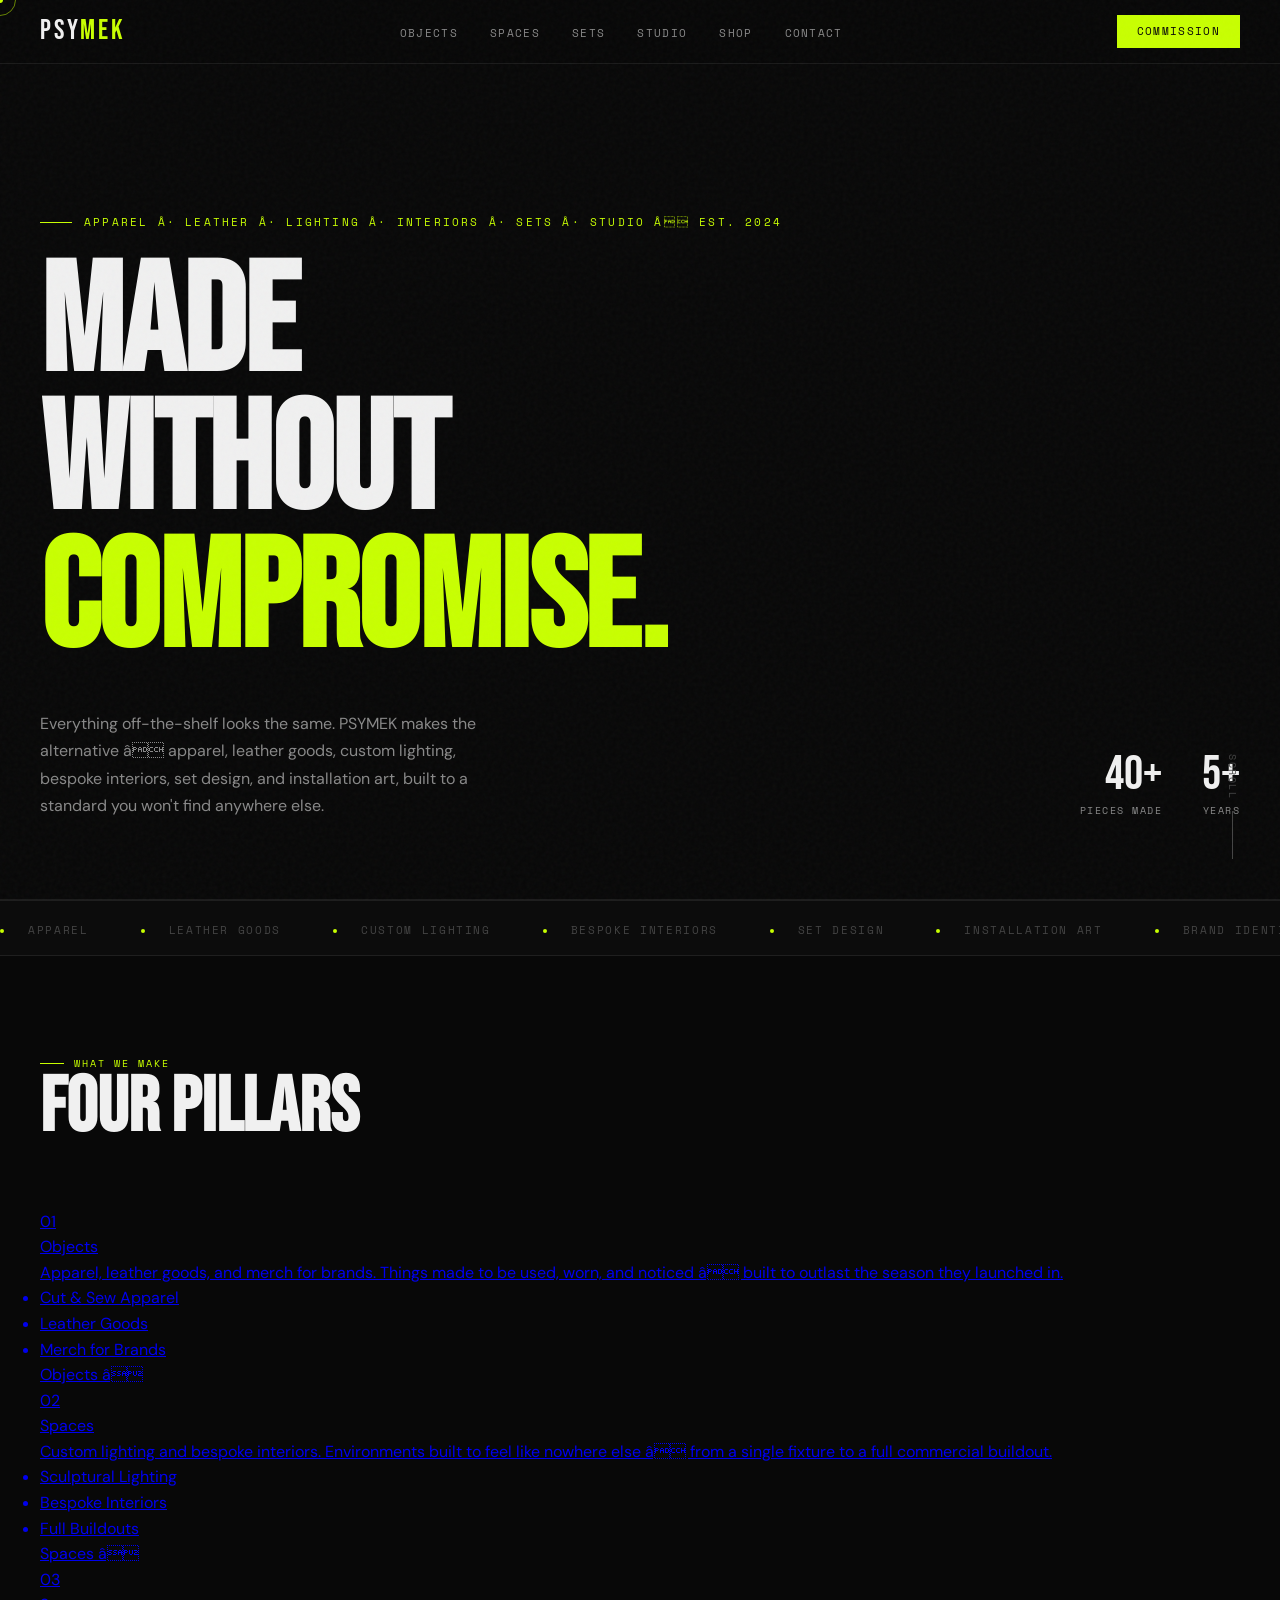
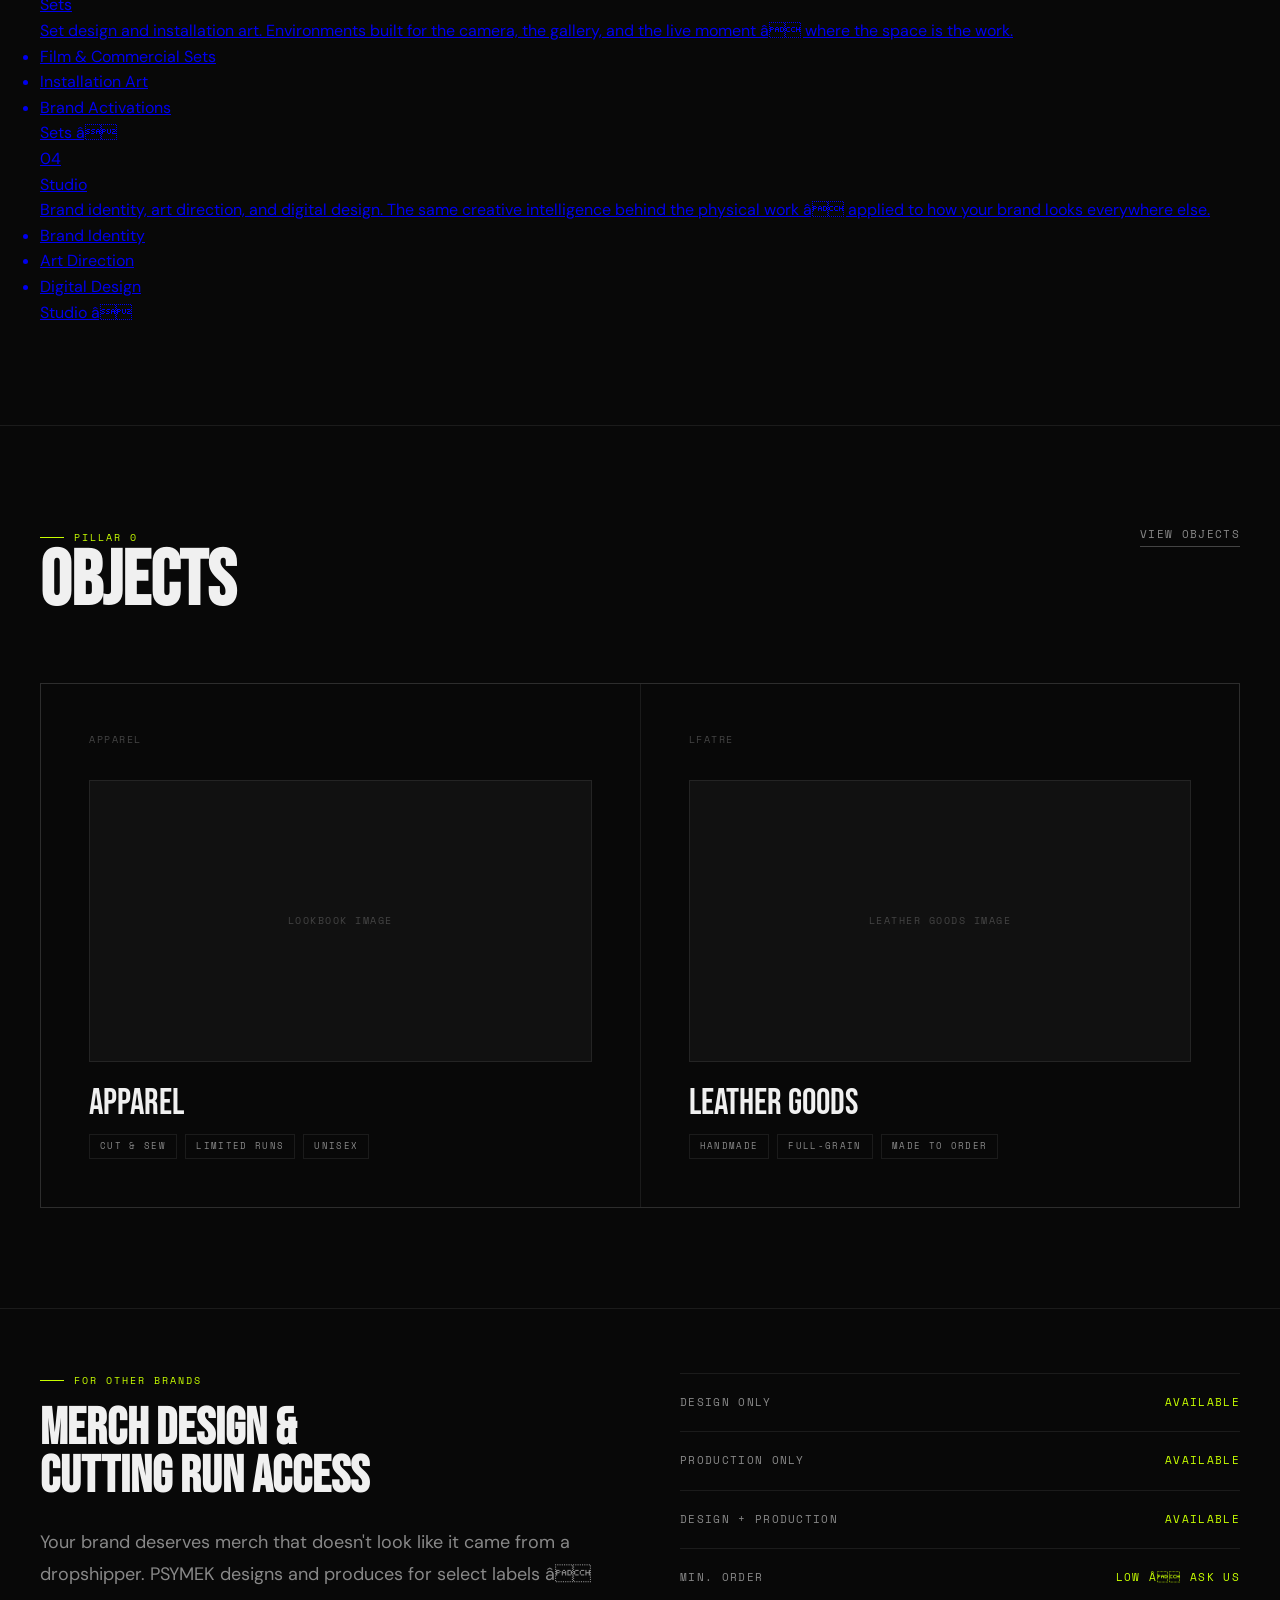
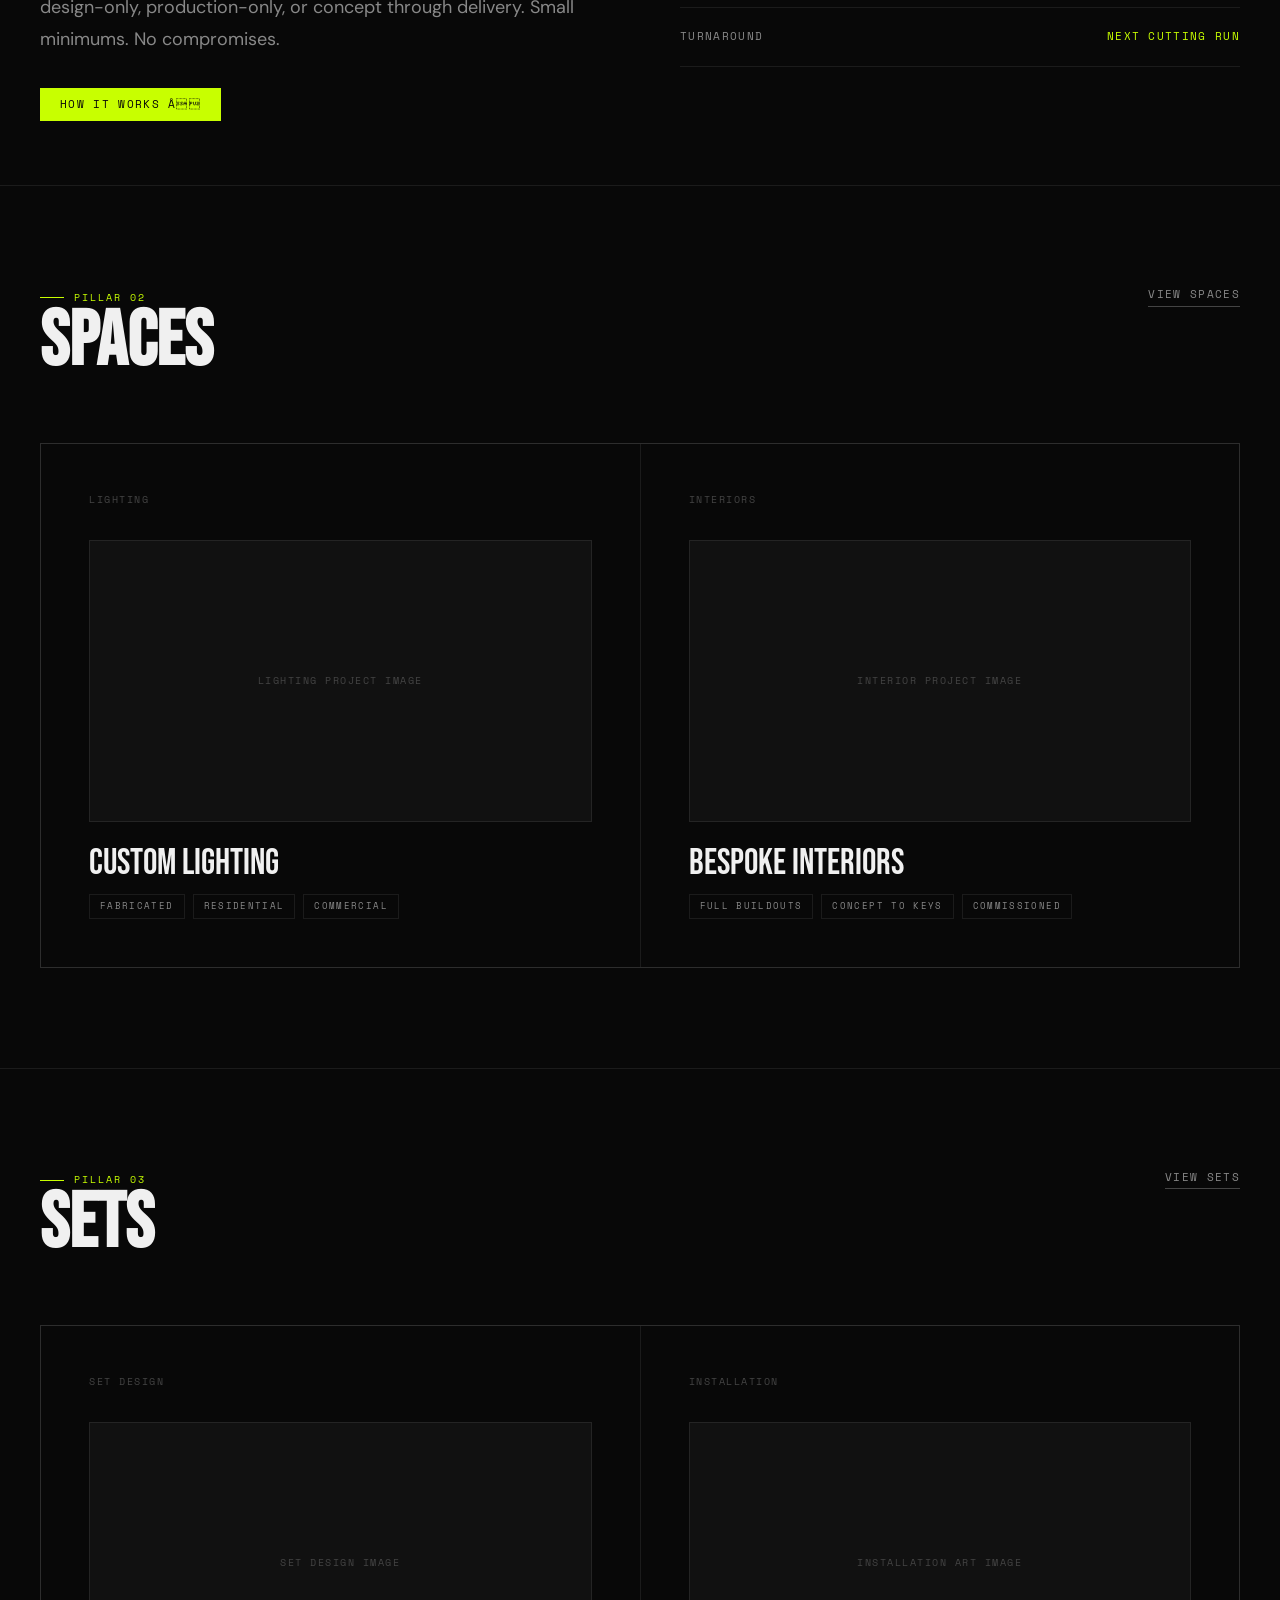
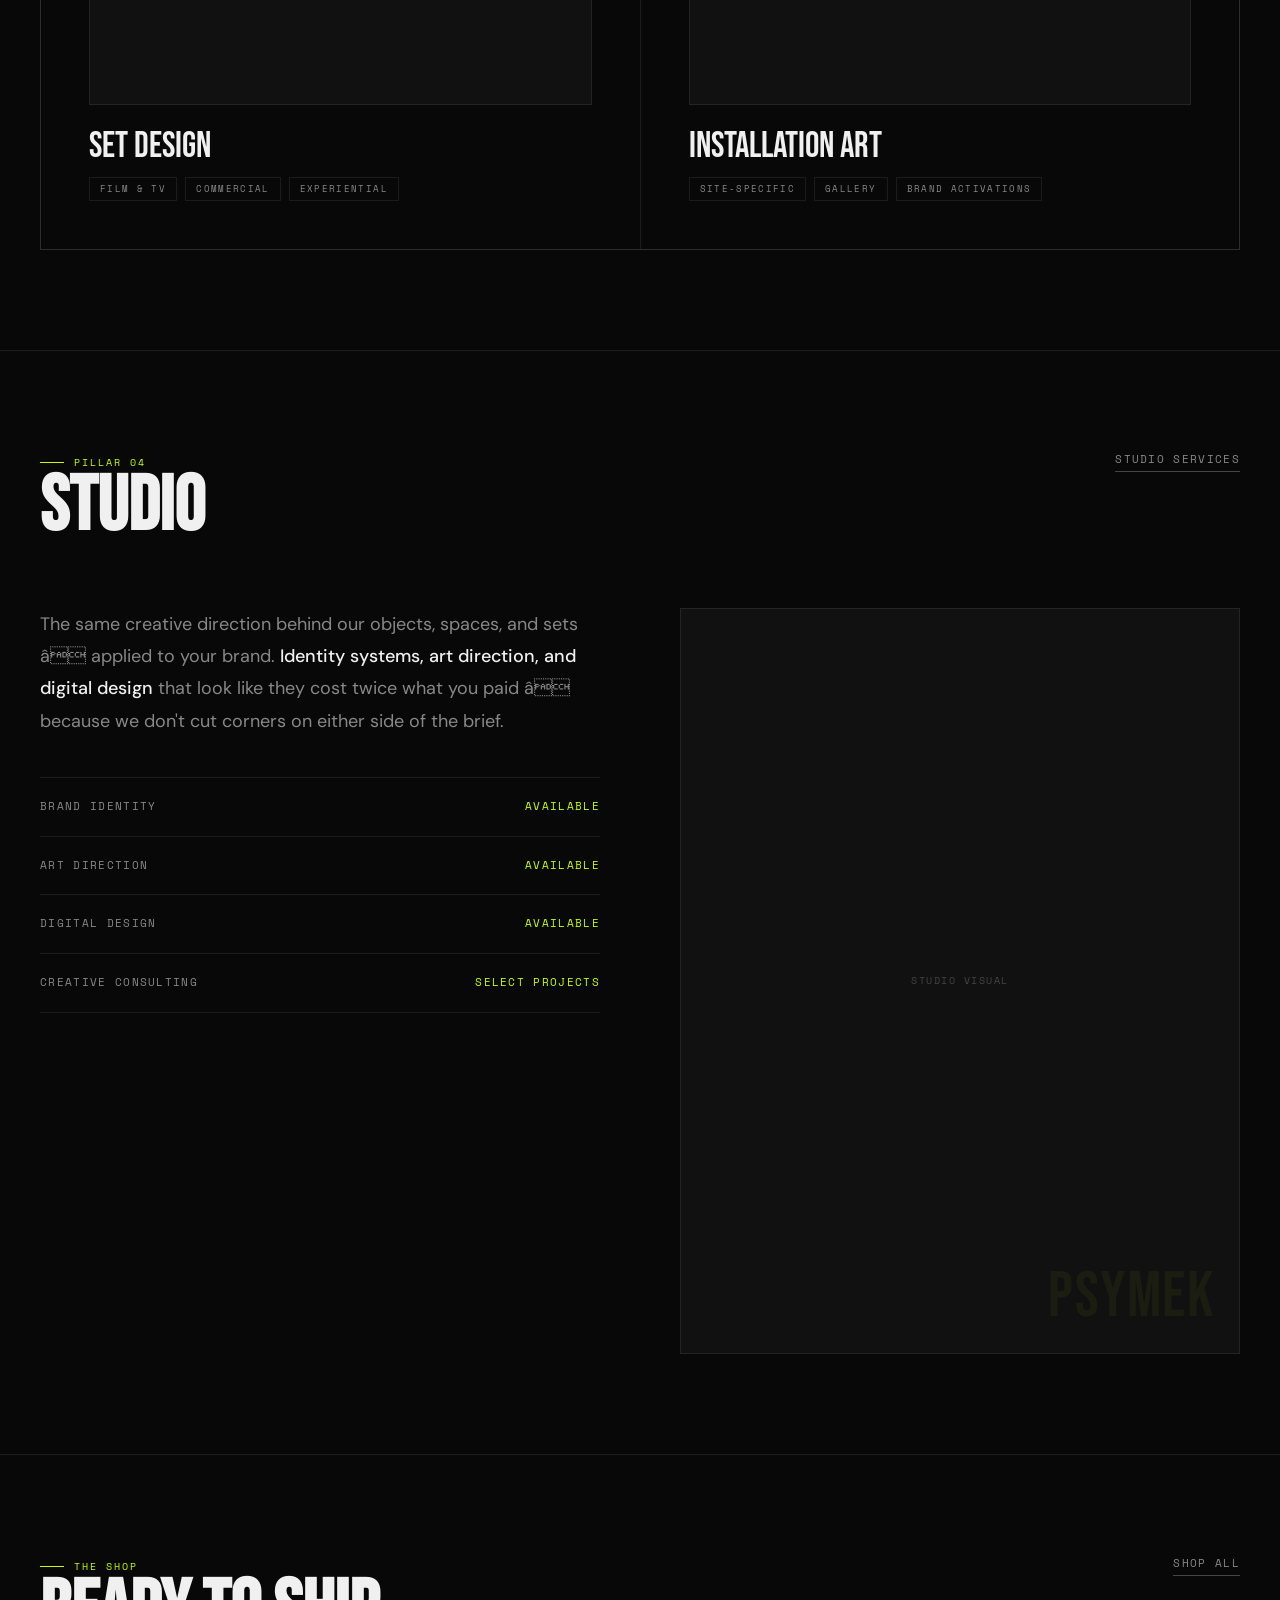
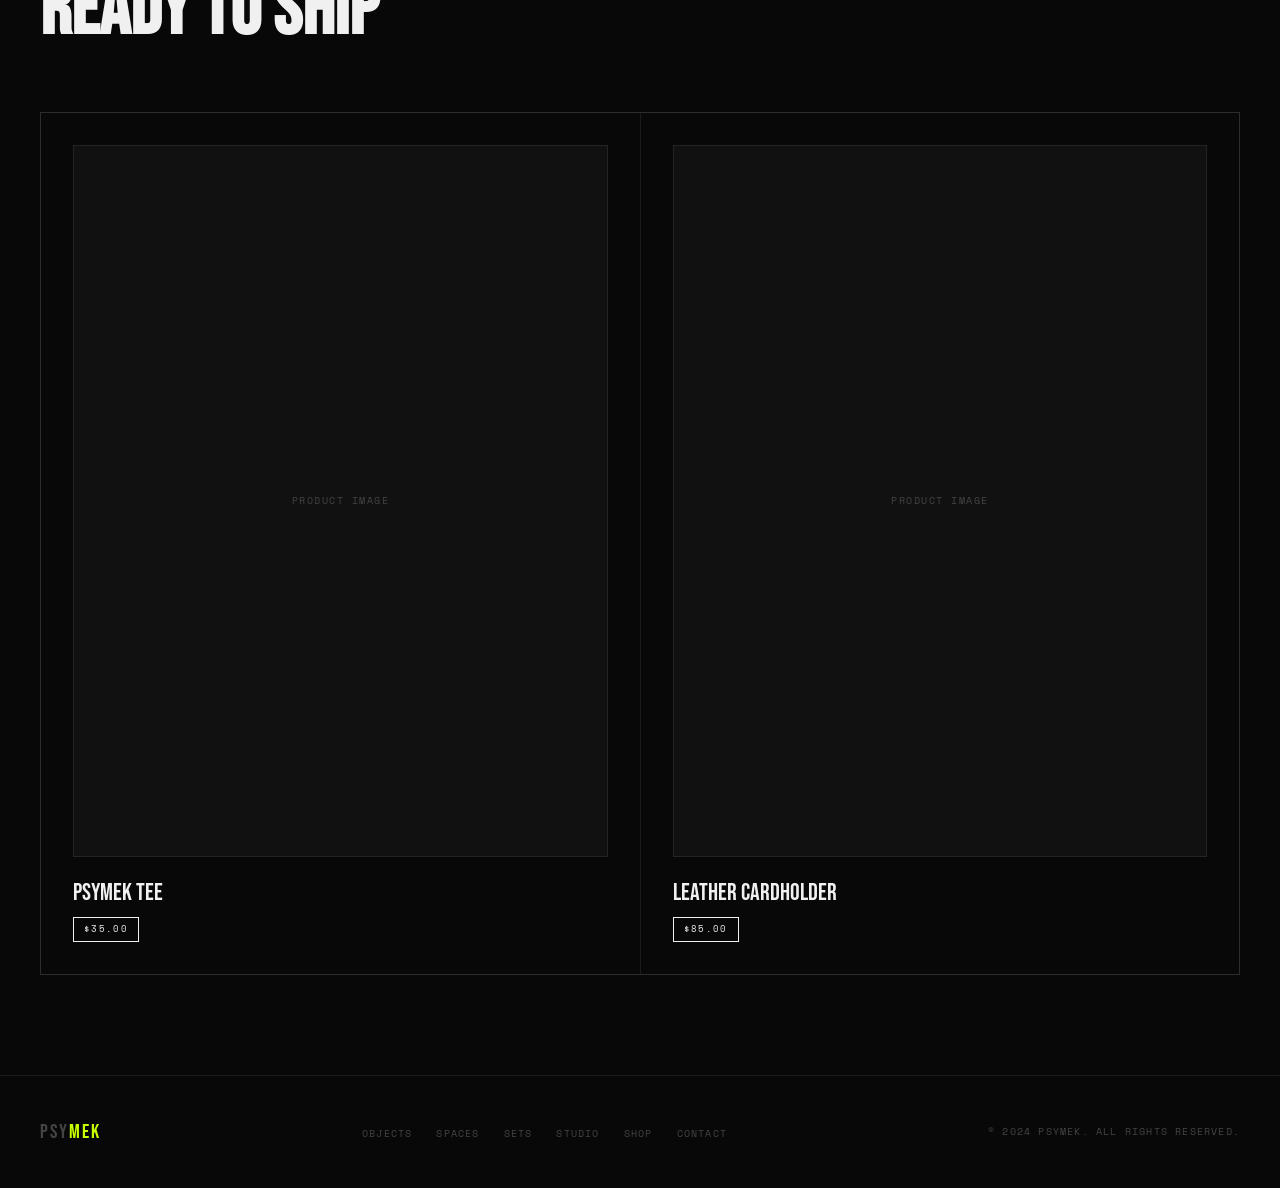
==== commit c71bc406: "Update index.html with new content and structure" ====
--- a/index.html
+++ b/index.html
@@ -3,106 +3,338 @@
 <head>
 <meta charset="UTF-8">
 <meta name="viewport" content="width=device-width, initial-scale=1.0">
-<title>PSYMEK — Studio & Portfolio</title>
+<title>PSYMEK â Objects, Spaces, Sets & Studio</title>
 <link rel="preconnect" href="https://fonts.googleapis.com">
 <link rel="preconnect" href="https://fonts.gstatic.com" crossorigin>
 <link rel="stylesheet" href="styles.css">
 </head>
 <body>
-<div id="cursor-dot"></div><div id="cursor-ring"></div>
+
+<div id="cursor-dot"></div>
+<div id="cursor-ring"></div>
+
 <nav>
   <a href="index.html" class="nav-logo">PSY<span>MEK</span></a>
   <ul class="nav-links">
-    <li><a href="work.html">Work</a></li>
-    <li><a href="about.html">About</a></li>
-    <li><a href="services.html">Services</a></li>
+    <li><a href="objects.html">Objects</a></li>
+    <li><a href="spaces.html">Spaces</a></li>
+    <li><a href="sets.html">Sets</a></li>
+    <li><a href="studio.html">Studio</a></li>
     <li><a href="shop.html">Shop</a></li>
     <li><a href="contact.html">Contact</a></li>
   </ul>
-  <button class="nav-hamburger" aria-label="Menu"><span></span><span></span><span></span></button>
-  <a href="contact.html" class="nav-cta">Start a Project</a>
+  <button class="nav-hamburger" aria-label="Menu">
+    <span></span><span></span><span></span>
+  </button>
+  <a href="contact.html" class="nav-cta">Commission</a>
 </nav>
 
+<!-- HERO -->
 <section id="hero">
-  <div class="hero-tag">Creative Studio — Est. 2024</div>
-  <h1 class="hero-title">Design<br>That<br><span class="line-accent">Cuts.</span></h1>
+  <div class="hero-tag">Apparel Â· Leather Â· Lighting Â· Interiors Â· Sets Â· Studio â Est. 2024</div>
+  <h1 class="hero-title">
+    Made<br>
+    Without<br>
+    <span class="line-accent">Compromise.</span>
+  </h1>
   <div class="hero-sub">
-    <p class="hero-desc">PSYMEK is a design studio specializing in brand identity, digital experiences, and creative direction. We build things that are impossible to ignore.</p>
+    <p class="hero-desc">Everything off-the-shelf looks the same. PSYMEK makes the alternative â apparel, leather goods, custom lighting, bespoke interiors, set design, and installation art, built to a standard you won't find anywhere else.</p>
     <div class="hero-stats">
-      <div class="stat-item"><div class="stat-num">40+</div><div class="stat-label">Projects</div></div>
-      <div class="stat-item"><div class="stat-num">5+</div><div class="stat-label">Years</div></div>
+      <div class="stat-item">
+        <div class="stat-num">40+</div>
+        <div class="stat-label">Pieces Made</div>
+      </div>
+      <div class="stat-item">
+        <div class="stat-num">5+</div>
+        <div class="stat-label">Years</div>
+      </div>
     </div>
   </div>
   <div class="hero-scroll-hint">Scroll</div>
 </section>
 
+<!-- TICKER -->
 <div class="ticker-wrap">
   <div class="ticker-inner">
+    <span class="ticker-item"><span class="ticker-dot"></span>Apparel</span>
+    <span class="ticker-item"><span class="ticker-dot"></span>Leather Goods</span>
+    <span class="ticker-item"><span class="ticker-dot"></span>Custom Lighting</span>
+    <span class="ticker-item"><span class="ticker-dot"></span>Bespoke Interiors</span>
+    <span class="ticker-item"><span class="ticker-dot"></span>Set Design</span>
+    <span class="ticker-item"><span class="ticker-dot"></span>Installation Art</span>
     <span class="ticker-item"><span class="ticker-dot"></span>Brand Identity</span>
-    <span class="ticker-item"><span class="ticker-dot"></span>Digital Design</span>
-    <span class="ticker-item"><span class="ticker-dot"></span>Web Development</span>
-    <span class="ticker-item"><span class="ticker-dot"></span>Creative Direction</span>
-    <span class="ticker-item"><span class="ticker-dot"></span>Motion Design</span>
-    <span class="ticker-item"><span class="ticker-dot"></span>Print & Packaging</span>
+    <span class="ticker-item"><span class="ticker-dot"></span>Art Direction</span>
+    <span class="ticker-item"><span class="ticker-dot"></span>Apparel</span>
+    <span class="ticker-item"><span class="ticker-dot"></span>Leather Goods</span>
+    <span class="ticker-item"><span class="ticker-dot"></span>Custom Lighting</span>
+    <span class="ticker-item"><span class="ticker-dot"></span>Bespoke Interiors</span>
+    <span class="ticker-item"><span class="ticker-dot"></span>Set Design</span>
+    <span class="ticker-item"><span class="ticker-dot"></span>Installation Art</span>
     <span class="ticker-item"><span class="ticker-dot"></span>Brand Identity</span>
-    <span class="ticker-item"><span class="ticker-dot"></span>Digital Design</span>
-    <span class="ticker-item"><span class="ticker-dot"></span>Web Development</span>
-    <span class="ticker-item"><span class="ticker-dot"></span>Creative Direction</span>
-    <span class="ticker-item"><span class="ticker-dot"></span>Motion Design</span>
-    <span class="ticker-item"><span class="ticker-dot"></span>Print & Packaging</span>
+    <span class="ticker-item"><span class="ticker-dot"></span>Art Direction</span>
   </div>
 </div>
 
-<section>
-  <div class="section-header reveal">
-    <div><div class="section-label">Selected Work</div><h2 class="section-title">Projects</h2></div>
-    <a href="work.html" class="section-link">View All Work</a>
+<!-- FOUR PILLARS -->
+<section>
+  <div class="section-header reveal">
+    <div>
+      <div class="section-label">What We Make</div>
+      <h2 class="section-title">Four Pillars</h2>
+    </div>
+  </div>
+  <div class="pillars-grid">
+    <a href="objects.html" class="pillar-card reveal">
+      <div class="pillar-num">01</div>
+      <div class="pillar-body">
+        <div class="pillar-title">Objects</div>
+        <p class="pillar-desc">Apparel, leather goods, and merch for brands. Things made to be used, worn, and noticed â built to outlast the season they launched in.</p>
+        <ul class="pillar-list">
+          <li>Cut &amp; Sew Apparel</li>
+          <li>Leather Goods</li>
+          <li>Merch for Brands</li>
+        </ul>
+      </div>
+      <div class="pillar-cta">Objects â</div>
+    </a>
+    <a href="spaces.html" class="pillar-card reveal">
+      <div class="pillar-num">02</div>
+      <div class="pillar-body">
+        <div class="pillar-title">Spaces</div>
+        <p class="pillar-desc">Custom lighting and bespoke interiors. Environments built to feel like nowhere else â from a single fixture to a full commercial buildout.</p>
+        <ul class="pillar-list">
+          <li>Sculptural Lighting</li>
+          <li>Bespoke Interiors</li>
+          <li>Full Buildouts</li>
+        </ul>
+      </div>
+      <div class="pillar-cta">Spaces â</div>
+    </a>
+    <a href="sets.html" class="pillar-card reveal">
+      <div clas="pillar-num">03</div>
+      <div class="pillar-body">
+        <div class="pillar-title">Sets</div>
+        <p class="pillar-desc">Set design and installation art. Environments built for the camera, the gallery, and the live moment â where the space is the work.</p>
+        <ul class="pillar-list">
+          <li>Film &amp; Commercial Sets</li>
+          <li>Installation Art</li>
+          <li>Brand Activations</li>
+        </ul>
+      </div>
+      <div class="pillar-cta">Sets â</div>
+    </a>
+    <a href="studio.html" class="pillar-card reveal">
+      <div class="pillar-num">04</div>
+      <div class="pillar-body">
+        <div class="pillar-title">Studio</div>
+        <p class="pillar-desc">Brand identity, art direction, and digital design. The same creative intelligence behind the physical work â applied to how your brand looks everywhere else.</p>
+        <ul class="pillar-list">
+          <li>Brand Identity</li>
+          <li>Art Direction</li>
+          <li>Digital Design</li>
+        </ul>
+      </div>
+      <div class="pillar-cta">Studio â</div>
+    </a>
+  </div>
+</section>
+
+<!-- OBJECTS FEATURE -->
+<section>
+  <div class="section-header reveal">
+    <div>
+      <div class="section-label">Pillar 0</div>
+      <h2 class="section-title">Objects</h2>
+    </div>
+    <a href="objects.html" class="section-link">View Objects</a>
   </div>
   <div class="featured-grid">
     <div class="work-item reveal">
-      <div class="work-num">001</div>
-      <div class="work-placeholder">Project Image</div>
-      <div class="work-title">Project Title One</div>
-      <div class="work-tags"><span class="tag">Branding</span><span class="tag">Identity</span></div>
-    </div>
-    <div class="work-item reveal">
-      <div class="work-num">002</div>
-      <div class="work-placeholder">Project Image</div>
-      <div class="work-title">Project Title Two</div>
-      <div class="work-tags"><span class="tag">Web Design</span><span class="tag">Development</span></div>
-    </div>
-  </div>
-</section>
-
-<section>
-  <div class="section-header reveal">
-    <div><div class="section-label">The Shop</div><h2 class="section-title">Merch</h2></div>
+      <div class="work-num">APPAREL</div>
+      <div class="work-placeholder">Lookbook Image</div>
+      <div class="work-title">Apparel</div>
+      <div class="work-tags">
+        <span class="tag">Cut &amp; Sew</span>
+        <span class="tag">Limited Runs</span>
+        <span class="tag">Unisex</span>
+      </div>
+    </div>
+    <div class="work-item reveal">
+      <div class="work-num">LFATRE</div>
+      <div class="work-placeholder">Leather Goods Image</div>
+      <div class="work-title">Leather Goods</div>
+      <div class="work-tags">
+        <span class="tag">Handmade</span>
+        <span class="tag">Full-Grain</span>
+        <span class="tag">Made to Order</span>
+      </div>
+    </div>
+  </div>
+</section>
+
+<!-- BRAND MERCH CALLOUT -->
+<section style="padding: 64px 40px;">
+  <div class="about-grid reveal">
+    <div>
+      <div class="section-label" style="margin-bottom:16px;">For Other Brands</div>
+      <h2 class="section-title" style="margin-bottom:24px; font-size: clamp(36px,4vw,64px);">Merch Design &amp;<br>Cutting Run Access</h2>
+      <p class="about-body" style="margin-bottom:32px;">Your brand deserves merch that doesn't look like it came from a dropshipper. PSYMEK designs and produces for select labels â design-only, production-only, or concept through delivery. Small minimums. No compromises.</p>
+      <a href="objects.html#brand-merch" class="nav-cta" style="display:inline-block; text-decoration:none;">How It Works â</a>
+    </div>
+    <div style="display:flex; flex-direction:column; gap:0; border-top:1px solid var(--border);">
+      <div class="highlight-item"><span class="highlight-label">Design Only</span><span class="highlight-val">Available</span></div>
+      <div class="highlight-item"><span class="highlight-label">Production Only</span><span class="highlight-val">Available</span></div>
+      <div class="highlight-item"><span class="highlight-label">Design + Production</span><span class="highlight-val">Available</span></div>
+      <div class="highlight-item"><span class="highlight-label">Min. Order</span><span class="highlight-val">Low â Ask Us</span></div>
+      <div class="highlight-item"><span class="highlight-label">Turnaround</span><span class="highlight-val">Next Cutting Run</span></div>
+    </div>
+  </div>
+</section>
+
+<!-- SPACES FEATURE -->
+<section>
+  <div class="section-header reveal">
+    <div>
+      <div class="section-label">Pillar 02</div>
+      <h2 class="section-title">Spaces</h2>
+    </div>
+    <a href="spaces.html" class="section-link">View Spaces</a>
+  </div>
+  <div class="featured-grid">
+    <div class="work-item reveal">
+      <div class="work-num">LIGHTING</div>
+      <div class="work-placeholder">Lighting Project Image</div>
+      <div class="work-title">Custom Lighting</div>
+      <div class="work-tags">
+        <span class="tag">Fabricated</span>
+        <span class="tag">Residential</span>
+        <span class="tag">Commercial</span>
+      </div>
+    </div>
+    <div class="work-item reveal">
+      <div class="work-num">INTERIORS</div>
+      <div class="work-placeholder">Interior Project Image</div>
+      <div class="work-title">Bespoke Interiors</div>
+      <div class="work-tags">
+        <span class="tag">Full Buildouts</span>
+        <span class="tag">Concept to Keys</span>
+        <span class="tag">Commissioned</span>
+      </div>
+    </div>
+  </div>
+</section>
+
+<!-- SETS FEATURE -->
+<section>
+  <div class="section-header reveal">
+    <div>
+      <div class="section-label">Pillar 03</div>
+      <h2 class="section-title">Sets</h2>
+    </div>
+    <a href="sets.html" class="section-link">View Sets</a>
+  </div>
+  <div class="featured-grid">
+    <div class="work-item reveal">
+      <div class="work-num">SET DESIGN</div>
+      <div class="work-placeholder">Set Design Image</div>
+      <div class="work-title">Set Design</div>
+      <div class="work-tags">
+        <span class="tag">Film &amp; TV</span>
+        <span class="tag">Commercial</span>
+        <span class="tag">Experiential</span>
+      </div>
+    </div>
+    <div class="work-item reveal">
+      <div class="work-num">INSTALLATION</div>
+      <div class="work-placeholder">Installation Art Image</div>
+      <div class="work-title">Installation Art</div>
+      <div class="work-tags">
+        <span class="tag">Site-Specific</span>
+        <span class="tag">Gallery</span>
+        <span class="tag">Brand Activations</span>
+      </div>
+    </div>
+  </div>
+</section>
+
+<!-- STUDIO CALLOUT -->
+<section>
+  <div class="section-header reveal">
+    <div>
+      <div class="section-label">Pillar 04</div>
+      <h2 class="section-title">Studio</h2>
+    </div>
+    <a href="studio.html" class="section-link">Studio Services</a>
+  </div>
+  <div class="about-grid reveal">
+    <div>
+      <p class="about-body">The same creative direction behind our objects, spaces, and sets â applied to your brand. <strong>Identity systems, art direction, and digital design</strong> that look like they cost twice what you paid â because we don't cut corners on either side of the brief.</p>
+      <div class="about-highlights">
+        <div class="highlight-item"><span class="highlight-label">Brand Identity</span><span class="highlight-val">Available</span></div>
+        <div class="highlight-item"><span class="highlight-label">Art Direction</span><span class="highlight-val">Available</span></div>
+        <div class="highlight-item"><span class="highlight-label">Digital Design</span><span class="highlight-val">Available</span></div>
+        <div class="highlight-item"><span class="highlight-label">Creative Consulting</span><span class="highlight-val">Select Projects</span></div>
+      </div>
+    </div>
+    <div class="about-visual">Studio Visual</div>
+  </div>
+</section>
+
+<!-- SHOP TEASER -->
+<section>
+  <div class="section-header reveal">
+    <div>
+      <div class="section-label">The Shop</div>
+      <h2 class="section-title">Ready to Ship</h2>
+    </div>
     <a href="shop.html" class="section-link">Shop All</a>
   </div>
   <div class="featured-grid">
-    <div class="work-item reveal" style="padding:32px;">
+    <div class="work-item reveal" style="padding: 32px;">
       <div class="work-placeholder" style="aspect-ratio:3/4;">Product Image</div>
-      <div class="work-title" style="font-size:24px;margin-top:16px;">PSYMEK Tee</div>
-      <div class="work-tags"><span class="tag" style="color:var(--accent);border-color:var(--border-accent);">$35.00</span></div>
-    </div>
-    <div class="work-item reveal" style="padding:32px;">
+      <div class="work-title" style="font-size:24px; margin-top:16px;">PSYMEK Tee</div>
+      <div class="work-tags"><span class="tag" style="color:var(--accent-2); border-color:var(--border-accent-2);">$35.00</span></div>
+    </div>
+    <div class="work-item reveal" style="padding: 32px;">
       <div class="work-placeholder" style="aspect-ratio:3/4;">Product Image</div>
-      <div class="work-title" style="font-size:24px;margin-top:16px;">Studio Print</div>
-      <div class="work-tags"><span class="tag" style="color:var(--accent);border-color:var(--border-accent);">$45.00</span></div>
-    </div>
-  </div>
-</section>
-
+      <div class="work-title" style="font-size:24px; margin-top:16px;">Leather Cardholder</div>
+      <div class="work-tags"><span class="tag" style="color:var(--accent-2); border-color:var(--border-accent-2);">$85.00</span></div>
+    </div>
+  </div>
+</section>
+
+<!-- FOOTER -->
 <footer>
   <div class="footer-logo">PSY<span>MEK</span></div>
-  <ul class="footer-links"><li><a href="work.html">Work</a></li><li><a href="about.html">About</a></li><li><a href="services.html">Services</a></li><li><a href="shop.html">Shop</a></li><li><a href="contact.html">Contact</a></li></ul>
-  <div class="footer-copy">&copy; 2024 PSYMEK Studio. All rights reserved.</div>
+  <ul class="footer-links">
+    <li><a href="objects.html">Objects</a></li>
+    <li><a href="spaces.html">Spaces</a></li>
+    <li><a href="sets.html">Sets</a></li>
+    <li><a href="studio.html">Studio</a></li>
+    <li><a href="shop.html">Shop</a></li>
+    <li><a href="contact.html">Contact</a></li>
+  </ul>
+  <div class="footer-copy">&copy; 2024 PSYMEK. All rights reserved.</div>
 </footer>
 
 <script>
-if(window.matchMedia('(hover: hover) and (pointer: fine)').matches){const dot=document.getElementById('cursor-dot');const ring=document.getElementById('cursor-ring');let mx=0,my=0,rx=0,ry=0;document.addEventListener('mousemove',e=>{mx=e.clientX;my=e.clientY;dot.style.left=mx+'px';dot.style.top=my+'px';});function animateRing(){rx+=(mx-rx)*0.12;ry+=(my-ry)*0.12;ring.style.left=rx+'px';ring.style.top=ry+'px';requestAnimationFrame(animateRing);}animateRing();document.querySelectorAll('a,button,.work-item').forEach(el=>{el.addEventListener('mouseenter',()=>document.body.classList.add('cursor-hover'));el.addEventListener('mouseleave',()=>document.body.classList.remove('cursor-hover'));});}
-const ham=document.querySelector('.nav-hamburger');const nav=document.querySelector('.nav-links');ham.addEventListener('click',()=>{ham.classList.toggle('open');nav.classList.toggle('open');});
-const observer=new IntersectionObserver(entries=>entries.forEach(e=>{if(e.isIntersecting)e.target.classList.add('visible');}),{threshold:0.1});document.querySelectorAll('.reveal').forEach(el=>observer.observe(el));
+if (window.matchMedia('(hover: hover) and (pointer: fine)').matches) {
+  const dot = document.getElementById('cursor-dot');
+  const ring = document.getElementById('cursor-ring');
+  let mx = 0, my = 0, rx = 0, ry = 0;
+  document.addEventListener('mousemove', e => { mx = e.clientX; my = e.clientY; ring.style.left = mx+'px'; ring.style.top = my+'px'; });
+  function animateDot() { rx += (mx-rx)*0.12; ry += (my-ry)*0.12; dot.style.left = rx+'px'; dot.style.top = ry+'px'; requestAnimationFrame(animateDot); }
+  animateDot();
+  document.querySelectorAll('a, button, .work-item, .pillar-card').forEach(el => {
+    el.addEventListener('mouseenter', () => document.body.classList.add('cursor-hover'));
+    el.addEventListener('mouseleave', () => document.body.classList.remove('cursor-hover'));
+  });
+}
+const ham = document.querySelector('.nav-hamburger');
+const nav = document.querySelector('.nav-links');
+ham.addEventListener('click', () => { ham.classList.toggle('open'); nav.classList.toggle('open'); });
+const observer = new IntersectionObserver(entries => entries.forEach(e => { if (e.isIntersecting) e.target.classList.add('visible'); }), { threshold: 0.1 });
+document.querySelectorAll('.reveal').forEach(el => observer.observe(el));
 </script>
 </body>
 </html>
